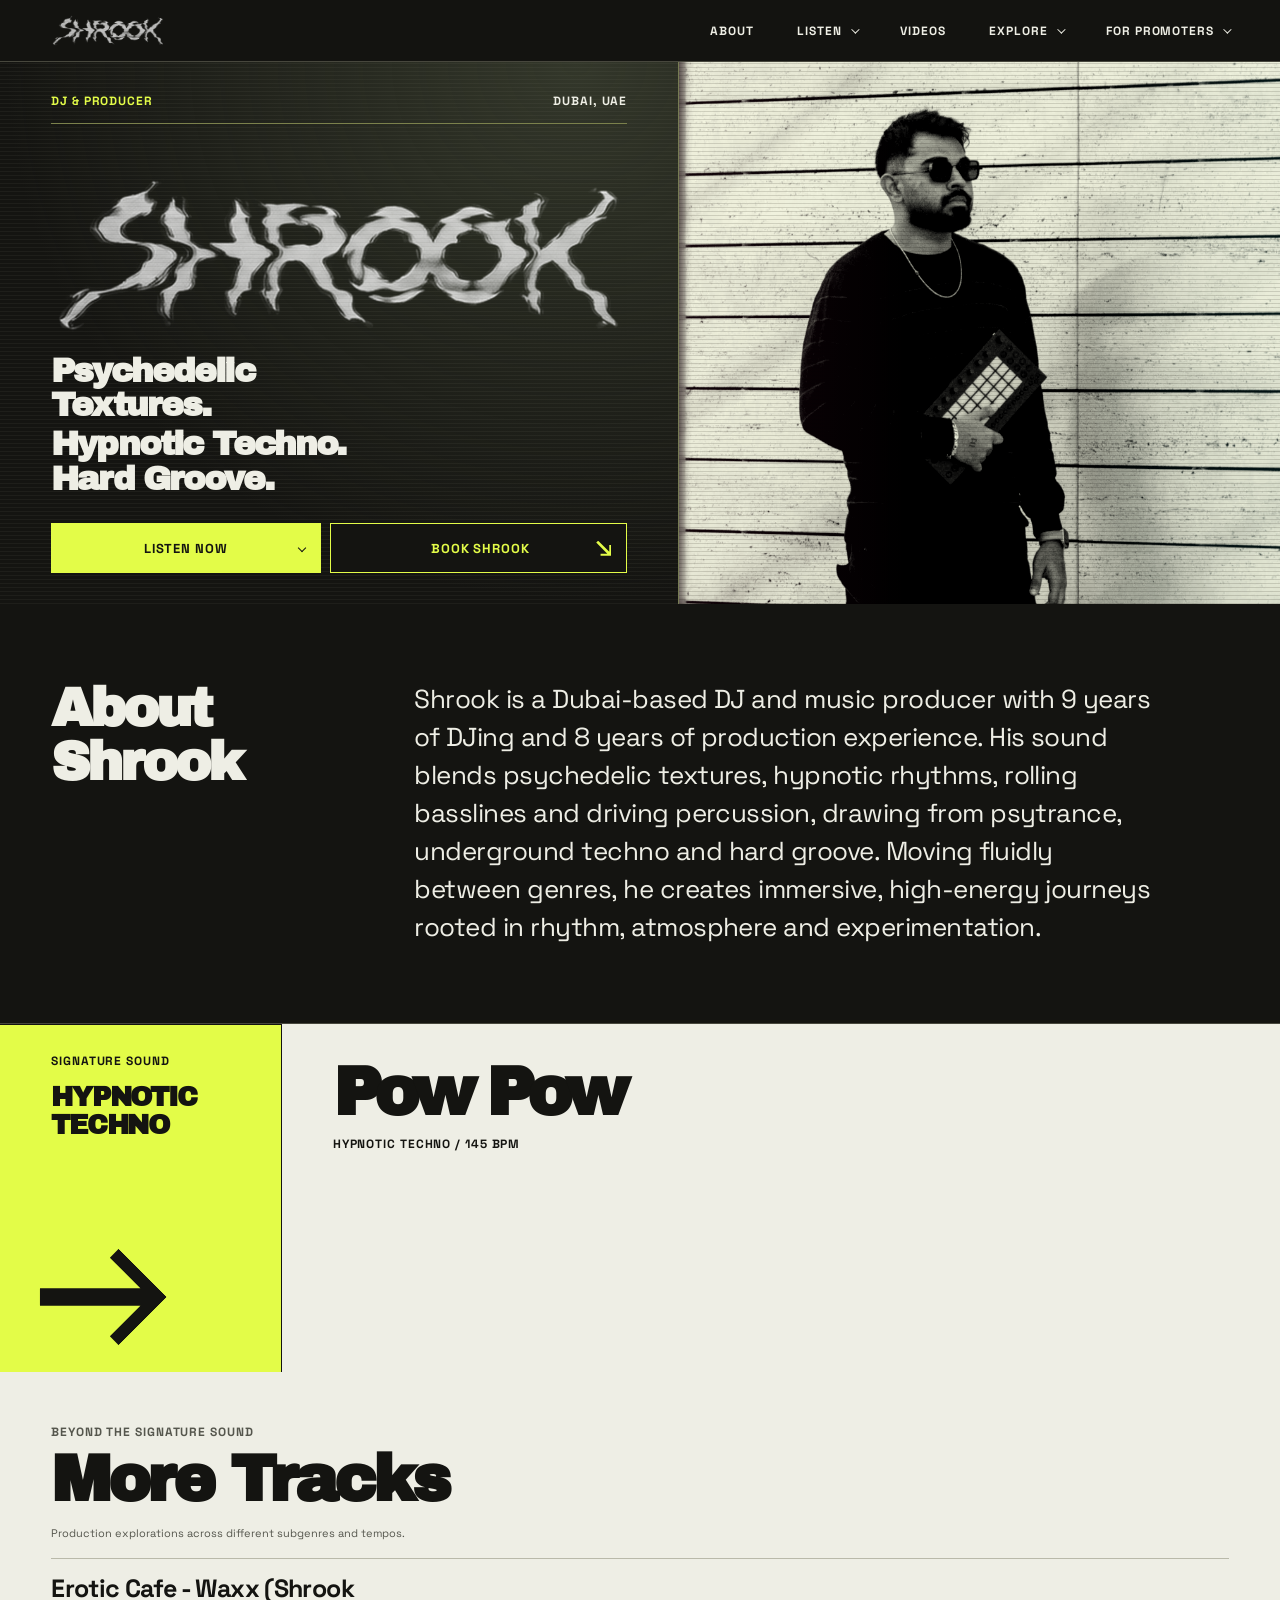
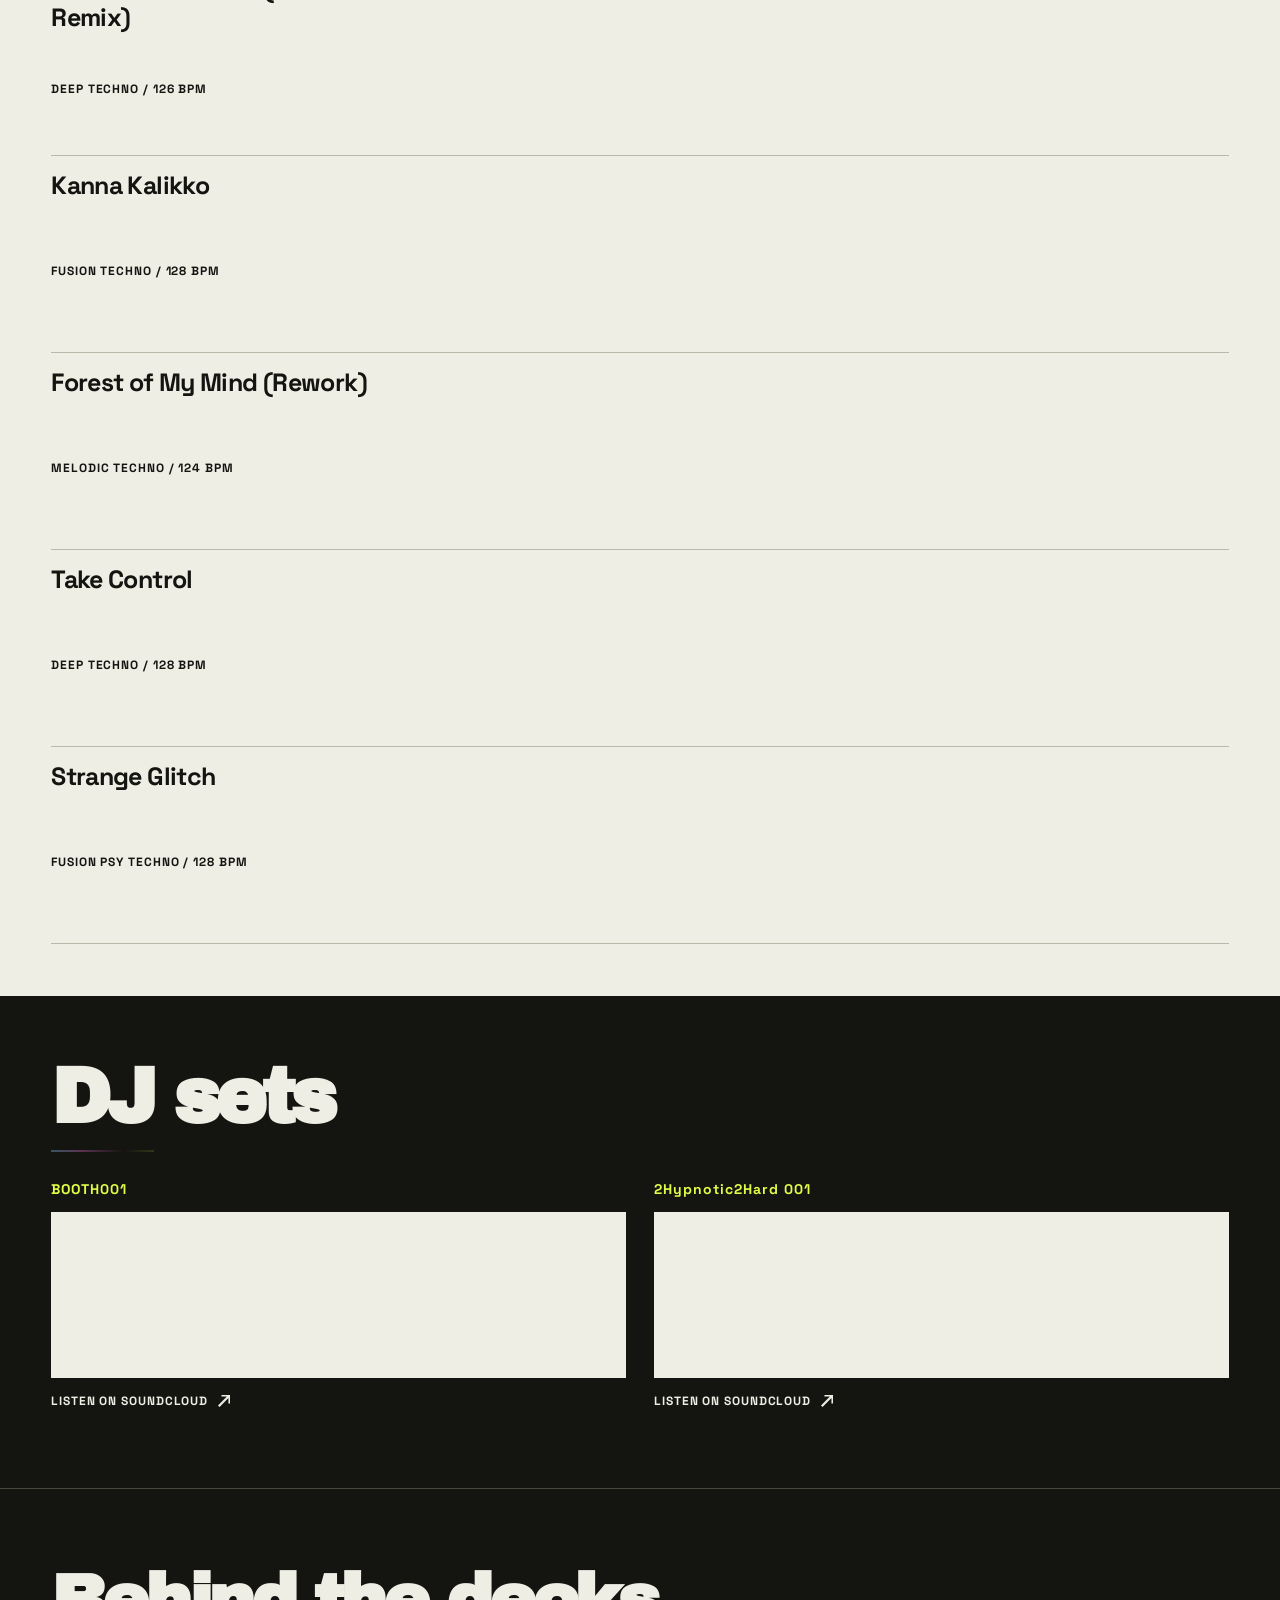
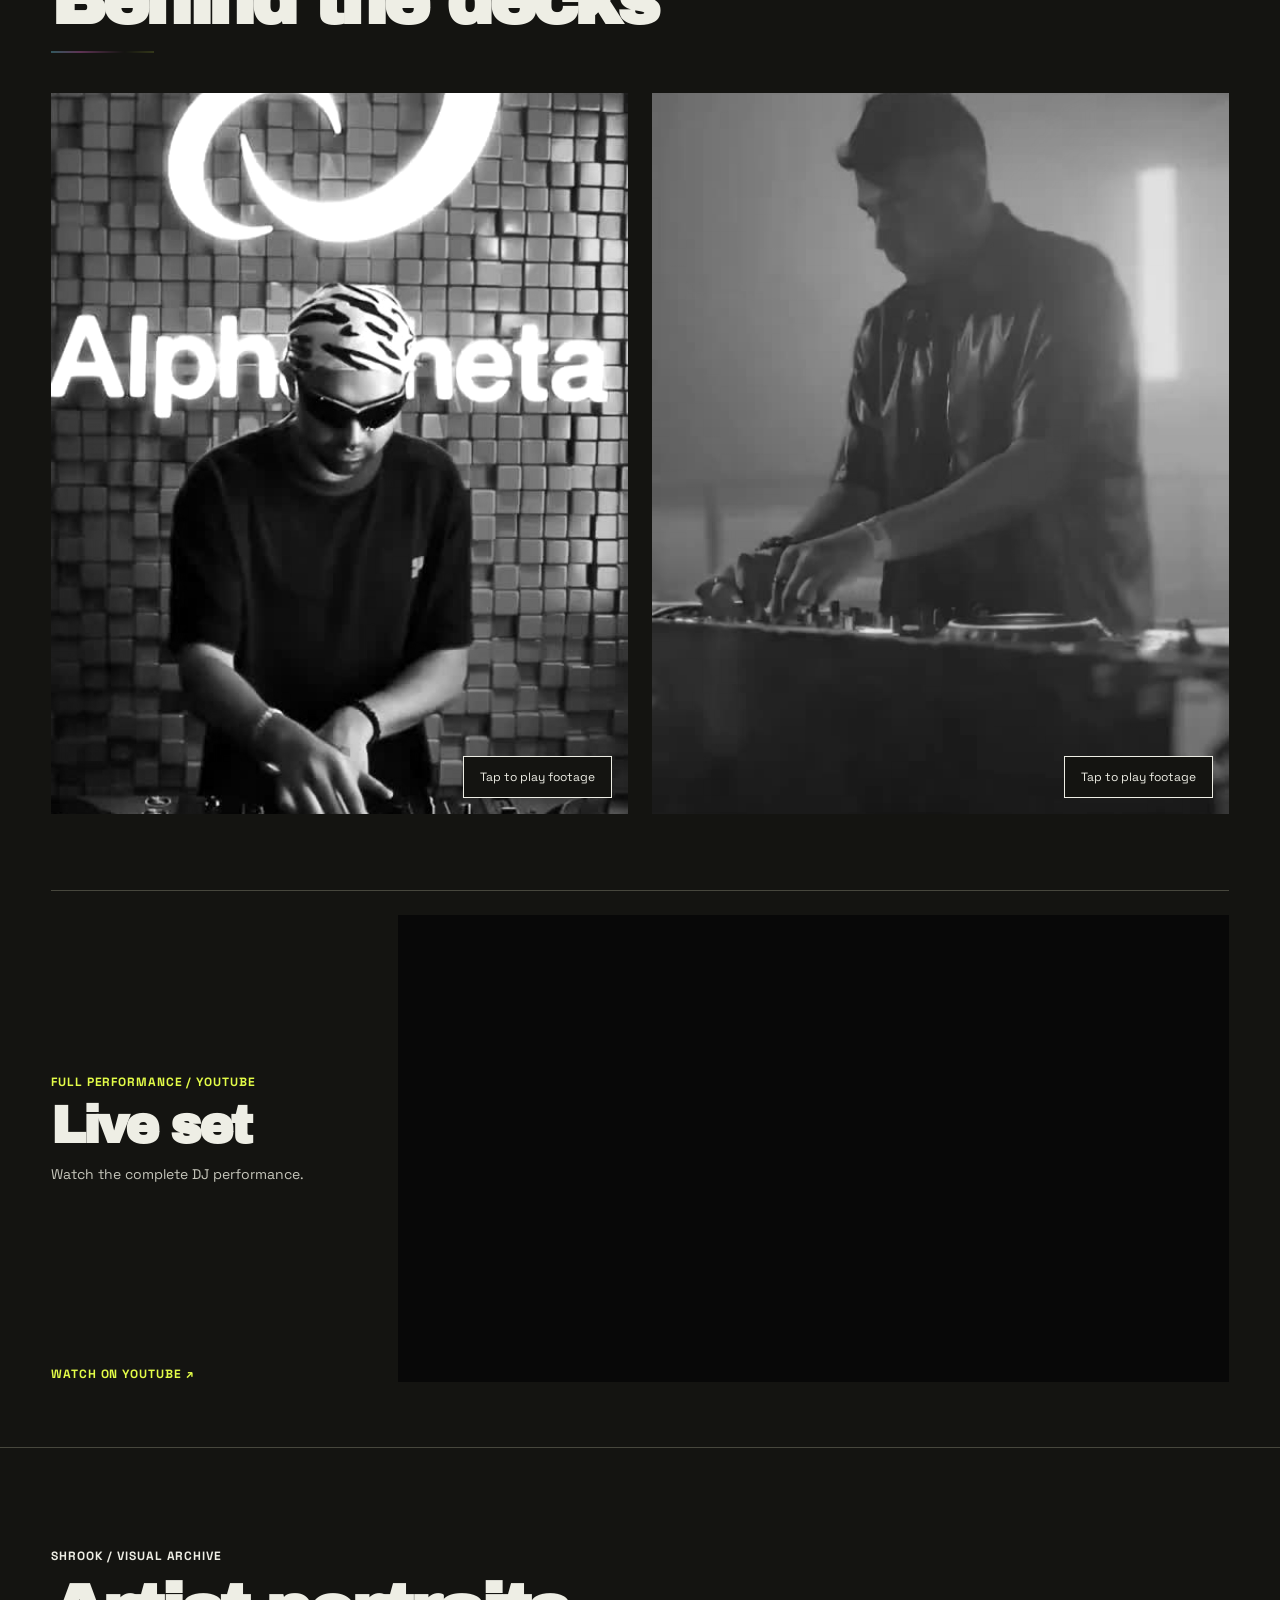
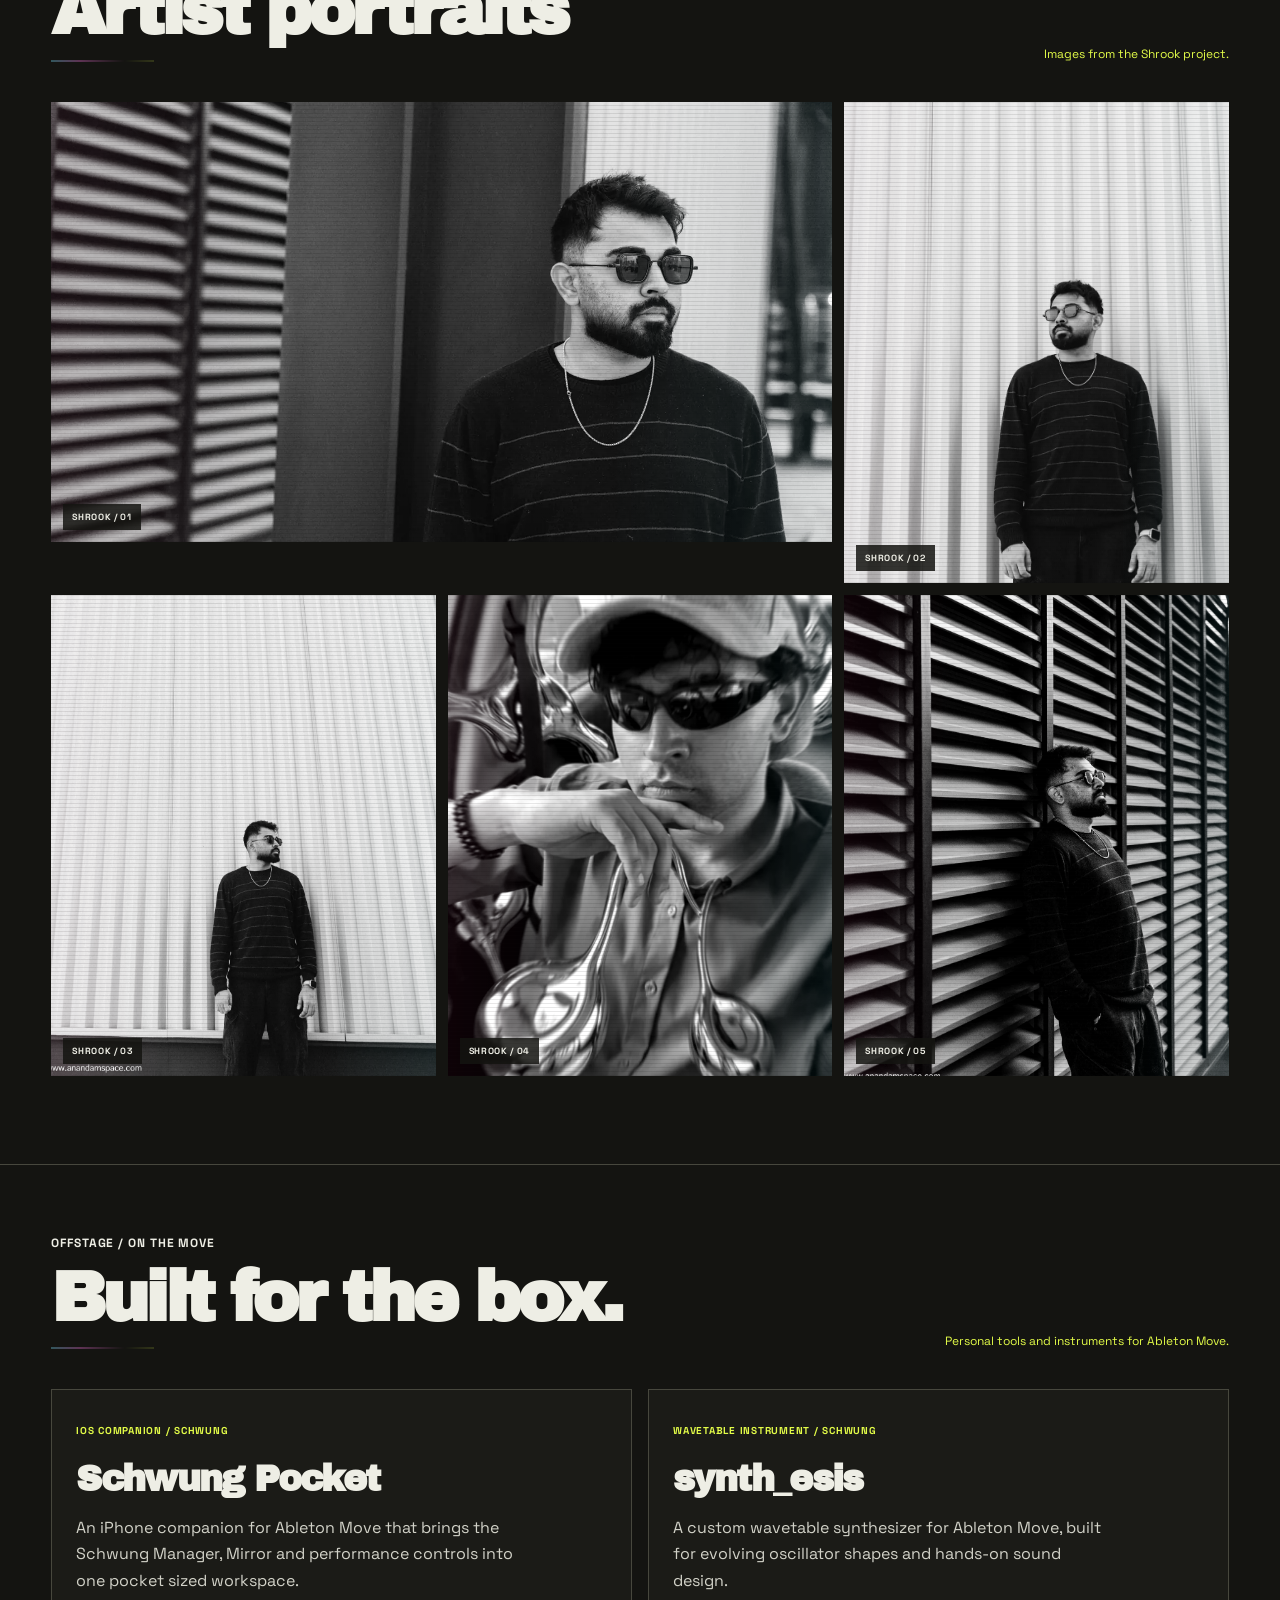
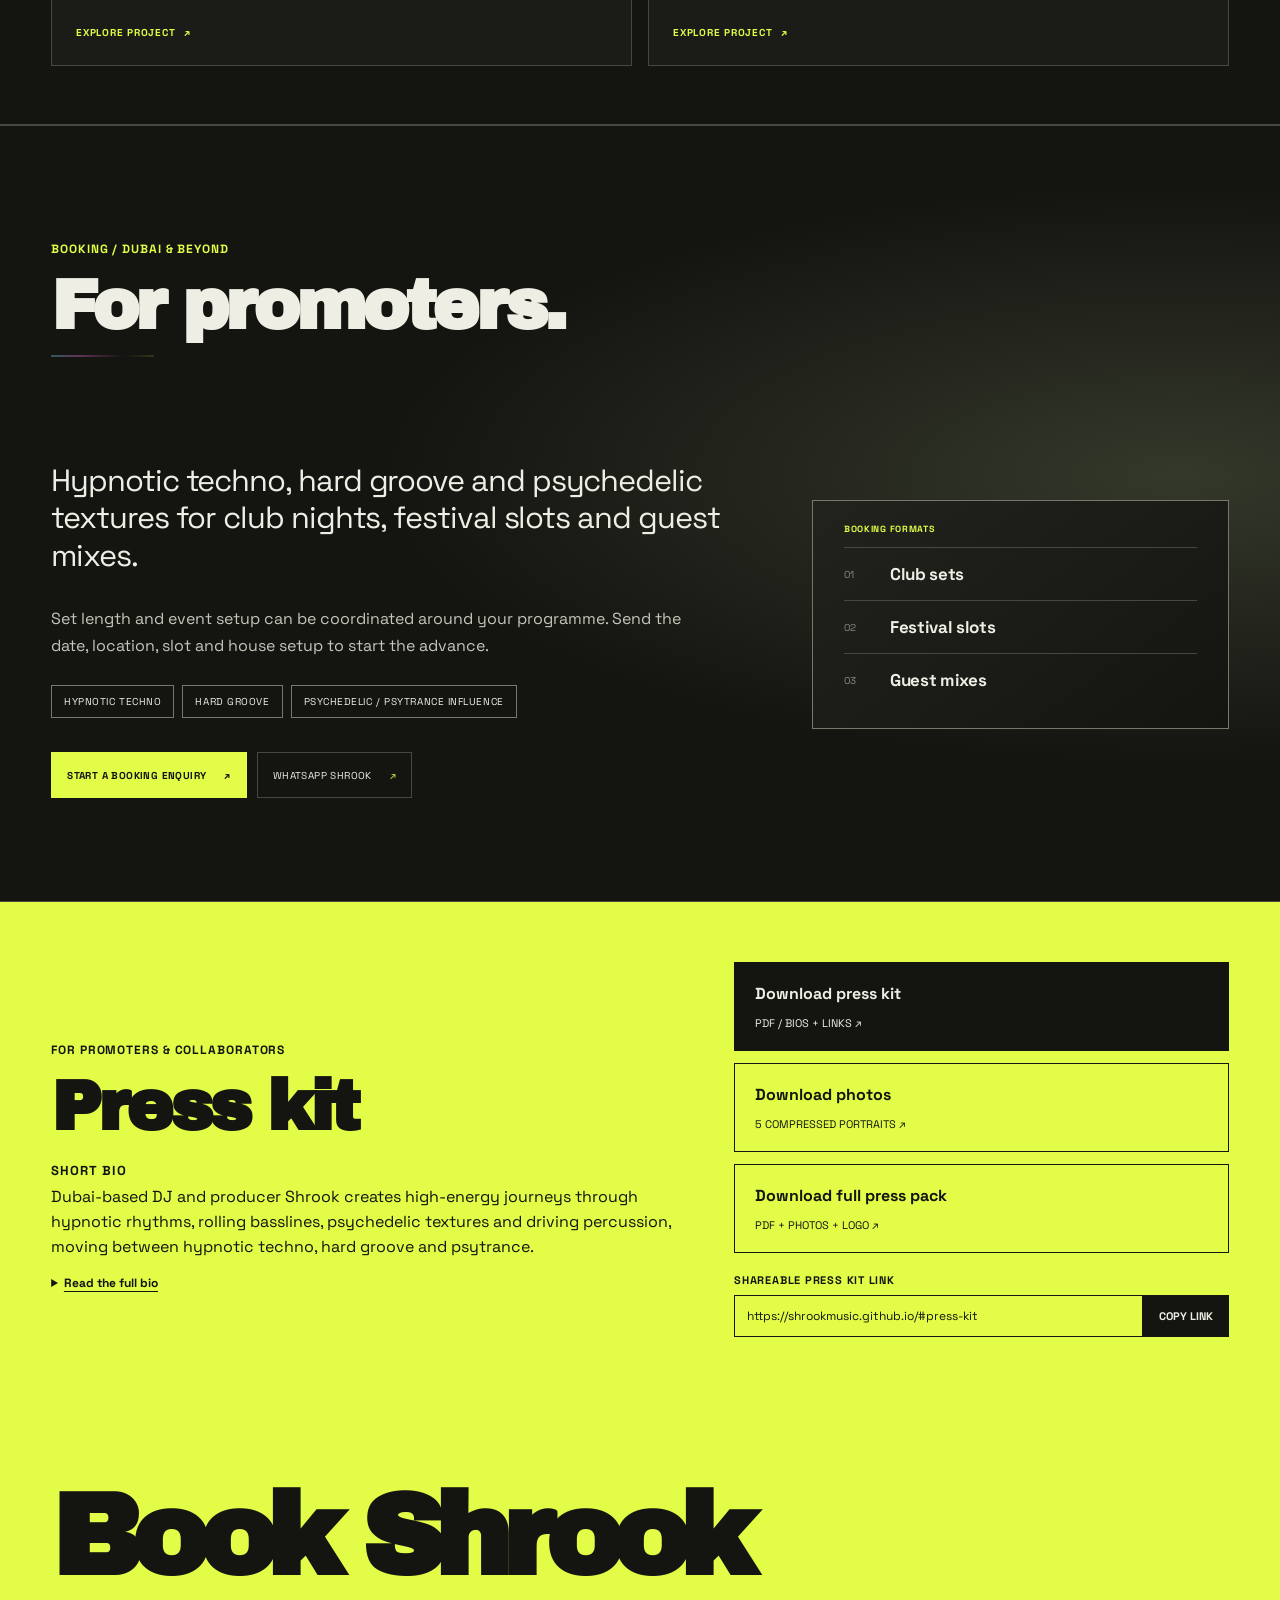
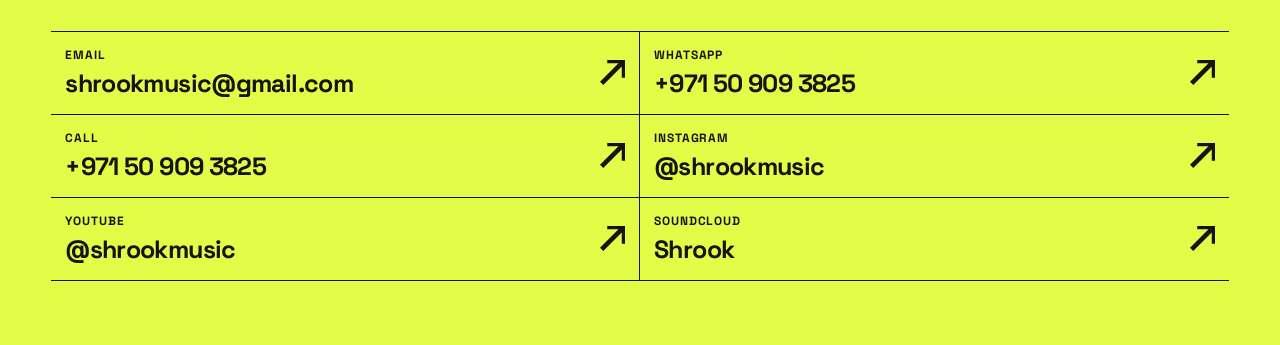
==== index.html @ 209be41d "Make hero tagline breaks explicit" ====
<!doctype html>
<html lang="en">
<head>
  <meta charset="utf-8">
  <meta name="viewport" content="width=device-width, initial-scale=1">
  <meta name="description" content="Shrook is a Dubai-based DJ and music producer creating hypnotic techno and hard groove journeys with psychedelic textures and driving percussion. Listen, watch and book.">
  <meta name="theme-color" content="#141411">
  <meta name="author" content="Shrook">
  <meta name="robots" content="index, follow, max-image-preview:large">
  <link rel="canonical" href="https://shrookmusic.github.io/">
  <link rel="icon" href="assets/favicon.ico" sizes="any">
  <link rel="icon" type="image/png" sizes="16x16" href="assets/shrook-favicon-16.png">
  <link rel="icon" type="image/png" sizes="32x32" href="assets/shrook-favicon-32.png">
  <link rel="apple-touch-icon" href="assets/shrook-apple-touch-icon.png">
  <meta property="og:type" content="website">
  <meta property="og:site_name" content="Shrook">
  <meta property="og:title" content="Shrook — Dubai DJ &amp; Music Producer">
  <meta property="og:description" content="Hypnotic techno, hard groove and psychedelic textures. Listen to tracks and DJ sets, watch performances, and book Shrook.">
  <meta property="og:url" content="https://shrookmusic.github.io/">
  <meta property="og:image" content="https://shrookmusic.github.io/assets/shrook-social-preview.jpg">
  <meta property="og:image:width" content="1200">
  <meta property="og:image:height" content="630">
  <meta property="og:image:alt" content="Shrook — Dubai DJ and producer, with chrome wordmark and monochrome portrait">
  <meta name="twitter:card" content="summary_large_image">
  <meta name="twitter:title" content="Shrook — Dubai DJ &amp; Music Producer">
  <meta name="twitter:description" content="Hypnotic techno, hard groove and psychedelic textures. Listen, watch and book Shrook.">
  <meta name="twitter:image" content="https://shrookmusic.github.io/assets/shrook-social-preview.jpg">
  <title>Shrook — Dubai DJ &amp; Music Producer | Hypnotic Techno</title>
  <script type="application/ld+json">
  {
    "@context": "https://schema.org",
    "@type": "Person",
    "name": "Shrook",
    "jobTitle": "DJ and music producer",
    "url": "https://shrookmusic.github.io/",
    "image": "https://shrookmusic.github.io/assets/shrook-portrait.webp",
    "email": "shrookmusic@gmail.com",
    "telephone": "+971509093825",
    "address": {"@type": "PostalAddress", "addressLocality": "Dubai", "addressCountry": "AE"},
    "sameAs": [
      "https://www.instagram.com/shrookmusic/",
      "https://www.youtube.com/@shrookmusic",
      "https://soundcloud.com/shrookie"
    ],
    "knowsAbout": ["Hypnotic techno", "Hard groove", "Psytrance", "DJing", "Music production"]
  }
  </script>
  <link rel="preconnect" href="https://fonts.googleapis.com">
  <link rel="preconnect" href="https://fonts.gstatic.com" crossorigin>
  <link href="https://fonts.googleapis.com/css2?family=Archivo+Black&family=Space+Grotesk:wght@400;500;600;700&display=swap" rel="stylesheet">
  <link rel="stylesheet" href="style.css?v=hero-tagline-wrap-20261115b">
  <link rel="preload" href="assets/shrook-portrait.webp" as="image">
  <script defer src="waveform.js"></script>
  <script defer src="player.js"></script>
  <script defer src="navigation.js"></script>
  <script defer src="experience.js?v=controls-polish-20261115"></script>
  <script defer src="booking.js"></script>
</head>
<body>
  <a class="skip" href="#main">Skip to content</a>
  <header class="site-header" id="top">
    <div class="shell header-inner">
      <a class="header-logo wordmark" href="#top" aria-label="Shrook home"><img src="assets/shrook-wordmark.webp" alt=""></a>
      <nav aria-label="Main navigation">
        <a href="#about">About</a>
        <details class="listen-menu">
          <summary>Listen</summary>
          <div class="listen-options">
            <a href="#listen">Tracks</a>
            <a href="#mixes">DJ sets</a>
          </div>
        </details>
        <a href="#performance">Videos</a>
        <details class="listen-menu">
          <summary>Explore</summary>
          <div class="listen-options">
            <a class="mobile-video-link" href="#performance">Videos</a>
            <a href="#visuals">Portraits</a>
            <a href="#projects">Built for the box</a>
          </div>
        </details>
        <details class="listen-menu booking-menu">
          <summary>For promoters</summary>
          <div class="listen-options">
            <a href="#promoters">For promoters</a>
            <a href="#press-kit">Press kit</a>
            <a href="#contact">Contact</a>
          </div>
        </details>
      </nav>
    </div>
  </header>
  <main id="main">
    <section class="hero" aria-labelledby="hero-title">
      <div class="hero-copy">
        <p class="label hero-location">DJ &amp; producer <span>Dubai, UAE</span></p>
        <h1 id="hero-title" class="hero-title wordmark"><img src="assets/shrook-wordmark.webp" alt="Shrook"></h1>
        <p class="hero-genre"><span class="hero-genre-phrase" style="display:block;width:100%">Psychedelic<br>Textures.</span><span class="hero-genre-phrase" style="display:block;width:100%">Hypnotic Techno.<br>Hard Groove.</span></p>
        <div class="hero-actions">
          <details class="listen-menu hero-listen-menu">
            <summary class="hero-link">Listen now</summary>
            <div class="listen-options">
              <a href="#listen">Tracks</a>
              <a href="#mixes">DJ sets</a>
            </div>
          </details>
          <a class="hero-link hero-link-secondary" href="#contact">Book Shrook <span class="arrow" aria-hidden="true"></span></a>
        </div>
      </div>
      <div class="hero-portrait">
        <img src="assets/shrook-portrait.webp" alt="Shrook wearing sunglasses and holding a music controller" fetchpriority="high" width="1414" height="2000">
      </div>
    </section>
    <section class="about shell" id="about" aria-labelledby="about-title">
      <div class="about-heading"><h2 id="about-title">About Shrook</h2></div>
      <p>Shrook is a Dubai-based DJ and music producer with 9 years of DJing and 8 years of production experience. His sound blends psychedelic textures, hypnotic rhythms, rolling basslines and driving percussion, drawing from psytrance, underground techno and hard groove. Moving fluidly between genres, he creates immersive, high-energy journeys rooted in rhythm, atmosphere and experimentation.</p>
    </section>
    <section class="listening" id="listen" aria-labelledby="title-pow-pow">
      <div class="listening-banner"><span>Signature sound<br><strong>Hypnotic techno</strong></span><span class="arrow" aria-hidden="true"></span></div>
      <article class="track featured-track" data-track="pow-pow" aria-labelledby="title-pow-pow">
        <div class="track-content">
          <h2 id="title-pow-pow">Pow Pow</h2>
          <p class="track-meta label">Hypnotic techno / 145 BPM</p>
          <div class="track-stream"><iframe title="Pow Pow on SoundCloud" src="https://w.soundcloud.com/player/?url=https%3A//soundcloud.com/shrookie/shrook-pow-pow-v1&amp;color=%23e3fc48&amp;auto_play=false&amp;hide_related=true&amp;show_comments=false&amp;show_user=false&amp;show_reposts=false&amp;visual=false" width="100%" height="166" loading="lazy" allow="autoplay"></iframe></div>
          <div class="player" hidden>
            <button class="play" type="button" aria-label="Play Pow Pow"><span aria-hidden="true"></span></button>
            <div class="timeline">
              <div class="seek">
                <div class="wave" aria-hidden="true"></div>
                <input type="range" min="0" max="322.296" value="0" step="0.1" aria-label="Seek through Pow Pow" aria-valuetext="0:00 of 5:22">
              </div>
              <div class="times label"><span class="elapsed">0:00</span><span class="duration">5:22</span></div>
            </div>
          </div>
          <p class="player-status" role="status" hidden></p>
        </div>
      </article>
    </section>
    <section class="catalog shell" aria-labelledby="catalog-title">
      <div class="catalog-heading"><div><p class="label">Beyond the signature sound</p><h2 id="catalog-title">More Tracks</h2></div><p>Production explorations across different subgenres and tempos.</p></div>
      <article class="track catalog-track" data-track="waxx" aria-labelledby="title-waxx">
        <div class="track-content">
          <h3 id="title-waxx">Erotic Cafe - Waxx (Shrook Remix)</h3>
          <p class="track-meta label">Deep techno / 126 BPM</p>
          <div class="track-stream"><iframe title="Erotic Cafe - Waxx (Shrook Remix) on SoundCloud" src="https://w.soundcloud.com/player/?url=https%3A//api.soundcloud.com/tracks/2434790166%3Fsecret_token%3Ds-AF9lnsOB8kl&amp;color=%23e3fc48&amp;auto_play=false&amp;hide_related=true&amp;show_comments=false&amp;show_user=false&amp;show_reposts=false&amp;visual=false" width="100%" height="166" loading="lazy" allow="autoplay"></iframe></div>
          <div class="player" hidden>
            <button class="play" type="button" aria-label="Play Erotic Cafe - Waxx (Shrook Remix)"><span aria-hidden="true"></span></button>
            <div class="timeline">
              <div class="seek">
                <div class="wave" aria-hidden="true"></div>
                <input type="range" min="0" max="236.225" value="0" step="0.1" aria-label="Seek through Erotic Cafe - Waxx (Shrook Remix)" aria-valuetext="0:00 of 3:56">
              </div>
              <div class="times label"><span class="elapsed">0:00</span><span class="duration">3:56</span></div>
            </div>
          </div>
          <p class="player-status" role="status" hidden></p>
        </div>
      </article>
      <article class="track catalog-track" data-track="kanna-kalikko" aria-labelledby="title-kanna-kalikko">
        <div class="track-content">
          <h3 id="title-kanna-kalikko">Kanna Kalikko</h3>
          <p class="track-meta label">Fusion techno / 128 BPM</p>
          <div class="track-stream"><iframe title="Kanna Kalikko on SoundCloud" src="https://w.soundcloud.com/player/?url=https%3A//api.soundcloud.com/tracks/2434790385%3Fsecret_token%3Ds-CPJvi0xFhHO&amp;color=%23e3fc48&amp;auto_play=false&amp;hide_related=true&amp;show_comments=false&amp;show_user=false&amp;show_reposts=false&amp;visual=false" width="100%" height="166" loading="lazy" allow="autoplay"></iframe></div>
          <div class="player" hidden>
            <button class="play" type="button" aria-label="Play Kanna Kalikko"><span aria-hidden="true"></span></button>
            <div class="timeline">
              <div class="seek">
                <div class="wave" aria-hidden="true"></div>
                <input type="range" min="0" max="259.056" value="0" step="0.1" aria-label="Seek through Kanna Kalikko" aria-valuetext="0:00 of 4:19">
              </div>
              <div class="times label"><span class="elapsed">0:00</span><span class="duration">4:19</span></div>
            </div>
          </div>
          <p class="player-status" role="status" hidden></p>
        </div>
      </article>
      <article class="track catalog-track" data-track="forest-of-my-mind" aria-labelledby="title-forest-of-my-mind">
        <div class="track-content">
          <h3 id="title-forest-of-my-mind">Forest of My Mind (Rework)</h3>
          <p class="track-meta label">Melodic techno / 124 BPM</p>
          <div class="track-stream"><iframe title="Forest of My Mind (Rework) on SoundCloud" src="https://w.soundcloud.com/player/?url=https%3A//api.soundcloud.com/tracks/2434789266%3Fsecret_token%3Ds-YbzOTZRITu2&amp;color=%23e3fc48&amp;auto_play=false&amp;hide_related=true&amp;show_comments=false&amp;show_user=false&amp;show_reposts=false&amp;visual=false" width="100%" height="166" loading="lazy" allow="autoplay"></iframe></div>
          <div class="player" hidden>
            <button class="play" type="button" aria-label="Play Forest of My Mind (Rework)"><span aria-hidden="true"></span></button>
            <div class="timeline">
              <div class="seek">
                <div class="wave" aria-hidden="true"></div>
                <input type="range" min="0" max="201.300" value="0" step="0.1" aria-label="Seek through Forest of My Mind (Rework)" aria-valuetext="0:00 of 3:21">
              </div>
              <div class="times label"><span class="elapsed">0:00</span><span class="duration">3:21</span></div>
            </div>
          </div>
          <p class="player-status" role="status" hidden></p>
        </div>
      </article>
      <article class="track catalog-track" data-track="take-control" aria-labelledby="title-take-control">
        <div class="track-content">
          <h3 id="title-take-control">Take Control</h3>
          <p class="track-meta label">Deep techno / 128 BPM</p>
          <div class="track-stream"><iframe title="Take Control on SoundCloud" src="https://w.soundcloud.com/player/?url=https%3A//api.soundcloud.com/tracks/2434790667%3Fsecret_token%3Ds-qFYYI7vj5gI&amp;color=%23e3fc48&amp;auto_play=false&amp;hide_related=true&amp;show_comments=false&amp;show_user=false&amp;show_reposts=false&amp;visual=false" width="100%" height="166" loading="lazy" allow="autoplay"></iframe></div>
          <div class="player" hidden>
            <button class="play" type="button" aria-label="Play Take Control"><span aria-hidden="true"></span></button>
            <div class="timeline">
              <div class="seek">
                <div class="wave" aria-hidden="true"></div>
                <input type="range" min="0" max="287.256" value="0" step="0.1" aria-label="Seek through Take Control" aria-valuetext="0:00 of 4:47">
              </div>
              <div class="times label"><span class="elapsed">0:00</span><span class="duration">4:47</span></div>
            </div>
          </div>
          <p class="player-status" role="status" hidden></p>
        </div>
      </article>
      <article class="track catalog-track" data-track="strange-glitch" aria-labelledby="title-strange-glitch">
        <div class="track-content">
          <h3 id="title-strange-glitch">Strange Glitch</h3>
          <p class="track-meta label">Fusion psy techno / 128 BPM</p>
          <div class="track-stream"><iframe title="Strange Glitch on SoundCloud" src="https://w.soundcloud.com/player/?url=https%3A//soundcloud.com/shrookie/strange-glitch&amp;color=%23e3fc48&amp;auto_play=false&amp;hide_related=true&amp;show_comments=false&amp;show_user=false&amp;show_reposts=false&amp;visual=false" width="100%" height="166" loading="lazy" allow="autoplay"></iframe></div>
          <div class="player" hidden>
            <button class="play" type="button" aria-label="Play Strange Glitch"><span aria-hidden="true"></span></button>
            <div class="timeline">
              <div class="seek">
                <div class="wave" aria-hidden="true"></div>
                <input type="range" min="0" max="420.049" value="0" step="0.1" aria-label="Seek through Strange Glitch" aria-valuetext="0:00 of 7:00">
              </div>
              <div class="times label"><span class="elapsed">0:00</span><span class="duration">7:00</span></div>
            </div>
          </div>
          <p class="player-status" role="status" hidden></p>
        </div>
      </article>
    </section>
    <section class="mixes shell" id="mixes" aria-labelledby="mixes-title">
      <h2 id="mixes-title">DJ sets</h2>
      <div class="mix-grid">
      <article class="mix">
        <h3>BOOTH001</h3>
        <iframe title="BOOTH001 on SoundCloud" src="https://w.soundcloud.com/player/?url=https%3A%2F%2Fsoundcloud.com%2Fshrookie%2Fbooth001&amp;color=%23e3fc48&amp;auto_play=false&amp;hide_related=true&amp;show_comments=false&amp;show_user=true&amp;show_reposts=false&amp;visual=false" width="100%" height="166" loading="lazy" allow="autoplay"></iframe>
        <a class="label mix-link" href="https://soundcloud.com/shrookie/booth001" target="_blank" rel="noopener noreferrer">Listen on SoundCloud <span class="arrow arrow-up" aria-hidden="true"></span></a>
      </article>
      <article class="mix">
        <h3>2Hypnotic2Hard 001</h3>
        <iframe title="2Hypnotic2Hard 001 on SoundCloud" src="https://w.soundcloud.com/player/?url=https%3A%2F%2Fsoundcloud.com%2Fshrookie%2F2hard1heart-001&amp;color=%23e3fc48&amp;auto_play=false&amp;hide_related=true&amp;show_comments=false&amp;show_user=true&amp;show_reposts=false&amp;visual=false" width="100%" height="166" loading="lazy" allow="autoplay"></iframe>
        <a class="label mix-link" href="https://soundcloud.com/shrookie/2hard1heart-001" target="_blank" rel="noopener noreferrer">Listen on SoundCloud <span class="arrow arrow-up" aria-hidden="true"></span></a>
      </article>
      </div>
    </section>
    <section class="performance shell" id="performance" aria-labelledby="performance-title">
      <div class="section-heading"><h2 id="performance-title">Behind the decks</h2></div>
      <div class="performance-grid">
        <figure><div class="video-frame"><video muted loop playsinline preload="none" poster="assets/performance-1.jpg" aria-label="Shrook performing at the decks, clip one"><source src="assets/performance-1.mp4" type="video/mp4"></video><button class="video-toggle" type="button">Play footage</button></div></figure>
        <figure><div class="video-frame"><video muted loop playsinline preload="none" poster="assets/performance-2.jpg" aria-label="Shrook DJing under club lighting, clip two"><source src="assets/performance-2.mp4" type="video/mp4"></video><button class="video-toggle" type="button">Play footage</button></div></figure>
      </div>
      <div class="featured-set" aria-labelledby="live-set-title">
        <div class="featured-set-heading"><p class="label">Full performance / YouTube</p><h3 id="live-set-title">Live set</h3><p>Watch the complete DJ performance.</p></div>
        <div class="youtube-frame"><iframe title="Shrook — full DJ performance set" src="https://www.youtube-nocookie.com/embed/69jUDDTimg0" loading="lazy" allow="accelerometer; autoplay; clipboard-write; encrypted-media; gyroscope; picture-in-picture; web-share" referrerpolicy="strict-origin-when-cross-origin" allowfullscreen></iframe></div>
        <a class="label live-set-link" href="https://youtu.be/69jUDDTimg0" target="_blank" rel="noopener noreferrer">Watch on YouTube <span aria-hidden="true">↗</span></a>
      </div>
    </section>
    <section class="visual-archive shell" id="visuals" aria-labelledby="visuals-title">
      <div class="section-heading"><div><p class="label">Shrook / visual archive</p><h2 id="visuals-title">Artist portraits</h2></div><p>Images from the Shrook project.</p></div>
      <div class="visual-gallery">
        <figure class="visual-card"><img src="assets/shrook-visual-01.webp" alt="Shrook in sunglasses, portrait in Dubai" width="1400" height="933" loading="lazy" decoding="async"><figcaption class="label">Shrook / 01</figcaption></figure>
        <figure class="visual-card"><img src="assets/shrook-visual-02.webp" alt="Full-length portrait of Shrook in a black sweater" width="933" height="1400" loading="lazy" decoding="async"><figcaption class="label">Shrook / 02</figcaption></figure>
        <figure class="visual-card"><img src="assets/shrook-visual-03.webp" alt="Shrook standing against a pale architectural wall" width="1153" height="1400" loading="lazy" decoding="async"><figcaption class="label">Shrook / 03</figcaption></figure>
        <figure class="visual-card"><img src="assets/shrook-visual-04.webp" alt="Shrook in a blue shirt and chrome accessories" width="783" height="1400" loading="lazy" decoding="async"><figcaption class="label">Shrook / 04</figcaption></figure>
        <figure class="visual-card"><img src="assets/shrook-visual-05.webp" alt="Black and white side portrait of Shrook" width="1081" height="1400" loading="lazy" decoding="async"><figcaption class="label">Shrook / 05</figcaption></figure>
      </div>
    </section>
    <section class="side-projects shell" id="projects" aria-labelledby="projects-title">
      <div class="section-heading"><div><p class="label">Offstage / on the Move</p><h2 id="projects-title">Built for the box.</h2></div><p>Personal tools and instruments for Ableton Move.</p></div>
      <div class="project-grid">
        <article class="project-card"><p class="label">iOS companion / Schwung</p><h3>Schwung Pocket</h3><p>An iPhone companion for Ableton Move that brings the Schwung Manager, Mirror and performance controls into one pocket sized workspace.</p><a class="label" href="https://github.com/chutneyrebel/schwung-pocket" target="_blank" rel="noopener noreferrer">Explore project <span aria-hidden="true">↗</span></a></article>
        <article class="project-card"><p class="label">Wavetable instrument / Schwung</p><h3>synth_esis</h3><p>A custom wavetable synthesizer for Ableton Move, built for evolving oscillator shapes and hands-on sound design.</p><a class="label" href="https://github.com/chutneyrebel/synth_esis" target="_blank" rel="noopener noreferrer">Explore project <span aria-hidden="true">↗</span></a></article>
      </div>
    </section>
    <section class="promoter-section shell" id="promoters" aria-labelledby="promoter-title">
      <div class="section-heading"><div><p class="label">Booking / Dubai &amp; beyond</p><h2 id="promoter-title">For promoters.</h2></div></div>
      <div class="promoter-grid">
        <div class="promoter-copy"><p class="promoter-intro">Hypnotic techno, hard groove and psychedelic textures for club nights, festival slots and guest mixes.</p><p>Set length and event setup can be coordinated around your programme. Send the date, location, slot and house setup to start the advance.</p>
          <div class="sound-tags"><span>Hypnotic techno</span><span>Hard groove</span><span>Psychedelic / psytrance influence</span></div>
          <div class="promoter-actions"><button class="promoter-primary" type="button" data-open-booking>Start a booking enquiry <span>↗</span></button><a href="https://wa.me/971509093825?text=Hi%20Shrook%2C%20I%E2%80%99d%20like%20to%20enquire%20about%20booking%20you." target="_blank" rel="noopener noreferrer">WhatsApp Shrook <span>↗</span></a></div>
        </div>
        <aside class="booking-formats" aria-label="Available booking formats"><p class="label">Booking formats</p><div><span>01</span><strong>Club sets</strong></div><div><span>02</span><strong>Festival slots</strong></div><div><span>03</span><strong>Guest mixes</strong></div></aside>
      </div>
    </section>
    <section class="press-kit shell" id="press-kit" aria-labelledby="press-title">
      <div class="press-intro">
        <p class="label">For promoters &amp; collaborators</p>
        <h2 id="press-title">Press kit</h2>
        <div class="press-bio">
          <h3>Short bio</h3>
          <p>Dubai-based DJ and producer Shrook creates high-energy journeys through hypnotic rhythms, rolling basslines, psychedelic textures and driving percussion, moving between hypnotic techno, hard groove and psytrance.</p>
          <details class="long-bio">
            <summary>Read the full bio</summary>
            <p>Shrook is a Dubai-based DJ and music producer with 9 years of DJing and 8 years of production experience. His sound blends psychedelic textures, hypnotic rhythms, rolling basslines and driving percussion, drawing from psytrance, underground techno and hard groove. Moving fluidly between genres, he creates immersive, high-energy journeys rooted in rhythm, atmosphere and experimentation.</p>
          </details>
        </div>
      </div>
      <div class="press-actions">
        <a href="assets/Shrook-Press-Kit.pdf" download>Download press kit <span>PDF / bios + links ↗</span></a>
        <a href="assets/Shrook-Press-Photos.zip" download>Download photos <span>5 compressed portraits ↗</span></a>
        <a href="assets/Shrook-Press-Assets.zip" download>Download full press pack <span>PDF + photos + logo ↗</span></a>
        <div class="press-share">
          <label for="press-share-link">Shareable press kit link</label>
          <div><input id="press-share-link" type="url" value="https://shrookmusic.github.io/#press-kit" readonly><button type="button" data-copy-press-link>Copy link</button></div>
          <p class="press-copy-status" role="status" aria-live="polite"></p>
        </div>
      </div>
    </section>
  </main>
  <footer class="bookings shell" id="contact" aria-labelledby="booking-title">
    <h2 id="booking-title">Book Shrook</h2>
    <div class="booking-links">
      <a href="mailto:shrookmusic@gmail.com"><span class="label">Email</span><span>shrookmusic@gmail.com</span><span class="arrow arrow-up" aria-hidden="true"></span></a>
      <a href="https://wa.me/971509093825"><span class="label">WhatsApp</span><span>+971 50 909 3825</span><span class="arrow arrow-up" aria-hidden="true"></span></a>
      <a href="tel:+971509093825"><span class="label">Call</span><span>+971 50 909 3825</span><span class="arrow arrow-up" aria-hidden="true"></span></a>
      <a href="https://www.instagram.com/shrookmusic/" target="_blank" rel="noopener noreferrer"><span class="label">Instagram</span><span>@shrookmusic</span><span class="arrow arrow-up" aria-hidden="true"></span></a>
      <a href="https://www.youtube.com/@shrookmusic" target="_blank" rel="noopener noreferrer"><span class="label">YouTube</span><span>@shrookmusic</span><span class="arrow arrow-up" aria-hidden="true"></span></a>
      <a href="https://soundcloud.com/shrookie" target="_blank" rel="noopener noreferrer"><span class="label">SoundCloud</span><span>Shrook</span><span class="arrow arrow-up" aria-hidden="true"></span></a>
    </div>
  </footer>
  <dialog class="booking-dialog" id="booking-dialog" aria-labelledby="booking-dialog-title">
    <div class="booking-dialog-inner">
      <button class="dialog-close" type="button" aria-label="Close booking enquiry">×</button>
      <p class="label">Booking / Shrook</p>
      <h2 id="booking-dialog-title">Start an enquiry</h2>
      <p class="dialog-hint">Edit the message below, then copy it or open it in your email app.</p>
      <label for="booking-message">Message template</label>
      <textarea id="booking-message" rows="12" spellcheck="true">Hi Shrook,&#10;&#10;I'd like to enquire about booking you.&#10;&#10;Event name:&#10;Date and time:&#10;City / venue:&#10;Event type (club / festival / guest mix):&#10;Requested set length:&#10;Available house setup:&#10;Budget (optional):&#10;Contact name and number:&#10;Event link / extra details:&#10;&#10;Thanks!</textarea>
      <div class="dialog-actions"><button class="copy-enquiry" type="button">Copy message</button><a class="email-enquiry" href="mailto:shrookmusic@gmail.com?subject=Shrook%20booking%20inquiry">Open email</a></div>
      <p class="copy-status" role="status" aria-live="polite"></p>
    </div>
  </dialog>
  <aside class="sticky-player" aria-label="Persistent music player" hidden>
    <a class="sticky-title" href="#listen"><span class="sticky-titleline"><strong><span class="sticky-track-name" data-text="Pow Pow">Pow Pow</span></strong><span class="sticky-bpm label">145 BPM</span></span><span class="sticky-subline"><span class="sticky-subtitle">Hypnotic techno</span></span></a>
    <div class="sticky-controls" aria-label="Playback controls">
      <button class="sticky-prev" type="button" aria-label="Previous track">⏮</button>
      <button class="sticky-play" type="button" aria-label="Play current DJ set" data-playing="false"><svg class="play-icon" viewBox="0 0 24 24" aria-hidden="true"><path d="M8 5v14l11-7z"/></svg><svg class="pause-icon" viewBox="0 0 24 24" aria-hidden="true"><path d="M7 5h4v14H7zM15 5h4v14h-4z"/></svg></button>
      <button class="sticky-next" type="button" aria-label="Next track">⏭</button>
      <span class="playing-signal" aria-hidden="true"><i></i><i></i><i></i><i></i><i></i></span>
    </div>
    <div class="sticky-native-audio" hidden></div>
    <div class="sticky-progress"><input type="range" min="0" max="1" value="0" step="0.1" aria-label="Seek in current DJ set"><span class="sticky-time">0:00 / 0:00</span></div>
    <button class="sticky-close" type="button" aria-label="Close player">×</button>
  </aside>
</body>
</html>
---- style.css ----
:root {
  color-scheme: dark;
  --ink: #141411;
  --paper: #eeeee5;
  --acid: #e3fc48;
  --line: #47473d;
  --gutter: clamp(18px, 4vw, 67px);
  --secondary: "Space Grotesk", system-ui, sans-serif;
  --primary: "Archivo Black", system-ui, sans-serif;
}
*, *::before, *::after { box-sizing: border-box; }
html { scroll-behavior: smooth; }
body { margin: 0; background: var(--ink); color: var(--paper); font-family: var(--secondary); }
a { color: inherit; text-decoration: none; }
button { font: inherit; }
[hidden] { display: none !important; }
:focus-visible { outline: 2px solid currentColor; outline-offset: 5px; }
.shell { padding-inline: var(--gutter); }
.label, nav, .listening-banner, .hero-link, footer a { font-family: var(--secondary); font-size: 12px; font-weight: 700; text-transform: uppercase; letter-spacing: .075em; }
.skip { position: fixed; z-index: 5; inset: 12px auto auto 12px; transform: translateY(-160%); padding: 10px; background: var(--acid); color: var(--ink); }
.skip:focus { transform: none; }
.site-header a[id],main section[id],footer[id] { scroll-margin-top:76px; }
.site-header { position:sticky; top:0; z-index:100; border-bottom:1px solid var(--line); background:#141411ed; backdrop-filter:blur(14px); }
.header-inner { min-height: 61px; display: flex; align-items: center; justify-content: space-between; gap: 12px; }
.wordmark { position: relative; display: block; aspect-ratio: 3.61; overflow: hidden; }
.wordmark img { position:absolute; inset:0; width:100%; height:100%; object-fit:contain; filter:contrast(1.13) brightness(1.08); }
.header-logo { width: 114px; }
nav { display: flex; gap: clamp(16px, 3.4vw, 47px); }
nav a { padding-block: 10px; }
nav a:hover, footer a:hover { color: var(--acid); }

.hero { display: grid; position: relative; grid-template-columns: 53% 47%; min-height: clamp(440px, 37vw, 570px); }
.hero-copy {
  position: relative;
  isolation: isolate;
  min-width: 0;
  padding: 31px var(--gutter);
  display: flex;
  flex-direction: column;
  justify-content: center;
  align-items: flex-start;
  background: radial-gradient(ellipse at 85% 0%, #33372a, transparent 70%), #141411;
}
.hero-copy::before {
  content: "";
  position: absolute;
  inset: 0;
  z-index: -1;
  background: repeating-linear-gradient(0deg, #87877616 0 1px, transparent 1px 4px);
  pointer-events: none;
}
.hero-location { margin: 0; color: var(--acid); display: flex; justify-content: space-between; gap: 10px; width: 100%; padding-bottom: 14px; border-bottom: 1px solid #7b814c; }
.hero-location span { color: var(--paper); }
.hero-title { width: min(110%, 760px); margin: clamp(28px, 4vw, 68px) 0 0 -1%; }
.hero-genre { margin: 19px 0 0; font-family: var(--primary); font-size: clamp(21px, 2.65vw, 42px); line-height: 1.02; font-weight: 900; letter-spacing: -.055em; }
.hero-link {
  display: inline-flex;
  align-items: center;
  justify-content: space-between;
  min-width: 178px;
  gap: 24px;
  padding: 8px 11px 8px 15px;
  background: var(--acid);
  color: var(--ink);
  border: 1px solid var(--acid);
}
.arrow {
  display: inline-block;
  width: 1em;
  height: 1em;
  color: inherit;
  background: currentColor;
  clip-path: polygon(13% 0, 87% 74%, 87% 29%, 100% 29%, 100% 100%, 29% 100%, 29% 87%, 74% 87%, 0 13%);
}
.arrow-up { transform: rotate(-90deg); }
.hero-link .arrow { font-size: 15px; }
.hero-actions { display: flex; flex-wrap: wrap; gap: 9px; margin-top: 27px; }
.hero-link-secondary { background: var(--ink); color: var(--acid); }
.hero-link:hover { background: var(--ink); color: var(--acid); }
.hero-link-secondary:hover { background: var(--acid); color: var(--ink); }
.hero-portrait { position: relative; overflow: hidden; min-height: 100%; border-left: 1px solid #777c53; background: #47483d; }
.hero-portrait img { position: absolute; right: 0; width: 166%; height: 100%; object-fit: cover; object-position: right 42%; filter: grayscale(1) contrast(1.23); }
.hero-portrait::after {
  content: "";
  position: absolute;
  inset: 0;
  pointer-events: none;
  background: repeating-linear-gradient(0deg, #12150925 0 1px, transparent 1px 4px), #e0ec5222;
  mix-blend-mode: multiply;
}

.listening { display: grid; grid-template-columns: minmax(150px, 22%) minmax(0, 1fr); background: var(--paper); color: var(--ink); }
.listening-banner { display: flex; flex-direction: column; justify-content: space-between; align-items: flex-start; padding: 27px var(--gutter); border-top: 1px solid var(--ink); border-right: 1px solid var(--ink); background: var(--acid); }
.listening-banner > span:last-child { font-size: clamp(53px, 7.5vw, 113px); transform:rotate(-45deg); }
.listening-banner > span:first-child { line-height:1.55; }
.listening-banner strong { display:block; margin-top:12px; font:900 clamp(18px,2.1vw,29px)/1.05 var(--primary); letter-spacing:-.045em; }
.featured-track { padding: clamp(20px, 3.1vw, 46px) var(--gutter); }
.catalog { padding-block: clamp(25px, 4vw, 55px); background: var(--paper); color: var(--ink); }
.catalog-heading { display:block; margin-bottom:18px; }
.catalog-heading .label { margin:0 0 8px; color:#55564d; }
.catalog-heading h2 { margin:0 0 14px; font:900 clamp(34px,5vw,64px)/1 var(--primary); letter-spacing:-.055em; }
.catalog-heading > p { margin:0 0 16px; line-height:1.35; color:#55564d; font-family:var(--secondary); font-size:clamp(8px,2.6vw,11px); letter-spacing:0; white-space:nowrap; }
.catalog-track { border-top: 1px solid #b9b9aa; padding-block: 15px; }
.catalog-track:last-child { border-bottom: 1px solid #b9b9aa; }
.catalog-track .track-content { display: grid; grid-template-columns: minmax(0, 1fr) minmax(160px, 2fr); column-gap: 22px; }
.catalog-track h3 { grid-column: 1; margin: 0; font-size: clamp(17px, 2vw, 25px); line-height: 1.15; letter-spacing: -.025em; }
.catalog-track .track-meta { grid-column: 1; margin: 5px 0 0; }
.catalog-track .player, .catalog-track audio, .catalog-track .track-stream { grid-area: 1 / 2 / span 2; width: 100%; max-width: none; }
.track-stream { min-width: 0; }
.track-stream iframe { display: block; width: 100%; border: 0; }
.catalog-track .player-status { grid-column: 2; }
.track-content { min-width: 0; }
.track-content h2 { font-family: var(--primary); font-size: clamp(35px, 5.3vw, 84px); font-weight: 950; letter-spacing: -.09em; line-height: .85; margin: 0; }
.track-meta { margin: 14px 0 15px; }
audio { display: block; max-width: 100%; }
.player { display: flex; gap: 13px; align-items: flex-start; max-width: 610px; }
.play { display: grid; place-items: center; flex: 0 0 44px; height: 44px; border: 1px solid var(--ink); background: var(--ink); color: var(--acid); cursor: pointer; }
.play:focus-visible { outline-color: var(--ink); }
.play:hover { background: var(--acid); color: var(--ink); }
.play span { width: 0; height: 0; border-block: 6px solid transparent; border-left: 9px solid currentColor; transform: translateX(1px); }
.play[data-playing="true"] span { width: 10px; height: 12px; border: solid currentColor; border-width: 0 3px; transform: none; }
.timeline { flex: 1; min-width: 0; }
.seek { position: relative; height: 44px; }
.wave { position: absolute; inset: 0; display: flex; align-items: center; gap: 2px; }
.wave i { flex: 1 1 0; min-width: 0; height: var(--level); background: #888a77; }
.wave i.played { background: var(--ink); }
.seek input { position: absolute; inset: 0; width: 100%; height: 100%; margin: 0; opacity: 0; cursor: pointer; }
.seek:focus-within { outline: 2px solid currentColor; outline-offset: 4px; }
.times { display: flex; justify-content: space-between; margin-top: 5px; font-size: 10px; }
.player-status { font-size: 13px; margin: 12px 0 0; }

.about { padding-block: clamp(40px, 6vw, 80px); display: grid; grid-template-columns: 1fr minmax(0, 2.4fr); gap: 24px; align-items:start; border-bottom:1px solid var(--line); }
.about-heading { display:flex; flex-direction:column; align-items:flex-start; }
.about-heading h2 { margin:0; font:900 clamp(30px,4.5vw,54px)/1 var(--primary); letter-spacing:-.055em; }
.about p { max-width: 750px; font-size: clamp(17px, 2.25vw, 26px); letter-spacing: -.02em; line-height: 1.46; margin: 0; }
.about-since { color:var(--paper); }
.bookings { padding-block: clamp(27px, 5vw, 68px); background: var(--acid); color: var(--ink); }
.bookings h2 { font: 900 clamp(44px, 9vw, 130px)/.96 var(--primary); letter-spacing: -.085em; margin: 0 0 clamp(21px, 3vw, 39px); }
.booking-links { display: grid; grid-template-columns: repeat(2, minmax(0, 1fr)); border-top: 1px solid currentColor; }
.booking-links a { display: grid; grid-template-columns: minmax(0, 1fr) auto; align-items: center; gap: 4px 12px; padding: 15px 14px; border-bottom: 1px solid currentColor; font-family: var(--secondary); font-size: clamp(15px, 2.1vw, 25px); letter-spacing: -.025em; text-transform: none; }
.booking-links a:nth-child(odd) { border-right: 1px solid currentColor; }
.booking-links a:hover, .booking-links a:focus-visible { color: var(--acid); background: var(--ink); }
.booking-links .label { grid-column: 1; }
.booking-links a span:nth-child(2) { overflow-wrap: anywhere; }
.booking-links .arrow { grid-area: 1 / 2 / span 2; }
@media (max-width: 730px) {
  .header-inner { min-height: 54px; }
  .header-logo { width: 89px; }
  nav { gap: clamp(12px, 3.4vw, 25px); }
  .hero { grid-template-columns: minmax(0, 1fr) minmax(0, .63fr); min-height: 345px; }
  .hero-copy { padding-block: 19px; padding-right: 11px; }
  .hero-location { font-size: 9px; flex-wrap: wrap; gap: 3px 7px; padding-bottom: 9px; }
  .hero-title { width: min(109%, 440px); margin-top: 26px; }
  .hero-genre { margin-top: 17px; font-size: clamp(20px, 4vw, 28px); }
  .hero-actions { margin-top: 21px; }
  .hero-link { min-width: 0; gap: 7px; padding-left: 9px; font-size: 11px; }
  .hero-link .arrow { font-size: 12px; }
  .hero-portrait img { width: 175%; object-position: 83% 43%; }
  .listening { grid-template-columns: 1fr; }
  .listening-banner { flex-direction: row; align-items: center; padding-block: 9px; border-right: 0; }
  .listening-banner > span:last-child { font-size: 15px; transform:rotate(45deg); }
  .catalog-track .track-content { display: block; }
  .catalog-track .track-meta { margin: 5px 0 8px; }
  .booking-links { grid-template-columns: 1fr; }
  .booking-links a:nth-child(odd) { border-right: 0; }
  .track-content h2 { font-size: clamp(31px, 6.6vw, 49px); }
  .track-meta { margin: 9px 0 12px; }
  .wave i:nth-child(even) { display: none; }
  .about { display: block; }
  .about .label { margin: 0 0 13px; }
}
@media (prefers-reduced-motion: reduce) { html { scroll-behavior: auto; } }
@media (forced-colors: active) { .wave i { background: GrayText; forced-color-adjust: none; } .wave i.played { background: Highlight; } }

.mixes { padding-block: clamp(30px, 5vw, 65px); border-bottom: 1px solid var(--line); }
.mixes > h2 { margin: 0 0 28px; font: 900 clamp(37px, 6vw, 80px)/1 var(--primary); letter-spacing: -.065em; }
.mix-grid { display: grid; grid-template-columns: repeat(2, minmax(0, 1fr)); gap: 28px; }
.mix { min-width: 0; }
.mix h3 { color: var(--acid); font: 700 14px var(--secondary); letter-spacing: .07em; margin: 0 0 14px; }
.mix iframe { display: block; border: 0; background: var(--paper); }
.mix-link { display: inline-flex; align-items: center; gap: 10px; padding-block: 15px; }
.mix-link:hover { color: var(--acid); }
@media (max-width: 730px) {
  .mix-grid { grid-template-columns: 1fr; }
  .header-logo { flex-shrink: 0; width: 75px; }
  nav { font-size: 10px; gap: 10px; }
}

nav { align-items: center; }
.listen-menu { position: relative; z-index: 10; }
.listen-menu summary { display: flex; align-items: center; gap: 9px; padding-block: 10px; cursor: pointer; list-style: none; }
.listen-menu summary::-webkit-details-marker { display: none; }
.listen-menu summary::after { content: ""; width: 6px; height: 6px; border-right: 1px solid currentColor; border-bottom: 1px solid currentColor; transform: rotate(45deg) translateY(-2px); }
.listen-menu[open] summary { color: var(--acid); }
.listen-menu[open] summary::after { transform: rotate(225deg) translate(-2px, -1px); }
.listen-options { position: absolute; top: calc(100% + 8px); left: -16px; min-width: 150px; padding: 6px; background: var(--ink); border: 1px solid var(--acid); box-shadow: 5px 5px 0 #0005; }
.listen-options a { display: block; padding: 13px 12px; }
.listen-options a:hover, .listen-options a:focus-visible { color: var(--ink); background: var(--acid); }

.featured-track { display: block; }
.catalog-track { display: block; }
.hero-title img { animation: chrome-arrive 1.8s ease-out both; }
@keyframes chrome-arrive {
  from { filter: contrast(1.13) brightness(.75); transform: translateY(3px); }
  to { filter: contrast(1.13) brightness(1.08); transform: translateY(0); }
}
@media (max-width: 730px) {
}
@media (prefers-reduced-motion: reduce) {
  .hero-title img, .hero-title:hover img, .header-logo:hover img { animation: none; }
}

.hero-title { width: 100%; max-width: 670px; margin-left: 0; margin-right: 0; align-self: center; }
.hero { overflow: visible; }
.hero-copy { z-index: 2; }
.hero-listen-menu { font-family: var(--secondary); font-size: 12px; font-weight: 700; text-transform: uppercase; letter-spacing: .075em; }
.hero-listen-menu summary { padding: 12px 15px; }
.hero-listen-menu[open] summary { color: var(--ink); background: var(--acid); }
.hero-listen-menu .listen-options { left: 0; min-width: 100%; }
.hero-listen-menu .listen-options a { white-space: nowrap; }
@media (max-width: 730px) {
  .hero-title { width: 100%; }
  .hero-listen-menu { font-size: 11px; }
}

.performance { padding-block: 65px; border-bottom: 1px solid var(--line); }
.section-heading { display:flex; justify-content:space-between; align-items:end; gap:24px; margin-bottom:28px; }
.section-heading h2,.press-kit h2 { font:900 clamp(34px,5.5vw,72px)/1 var(--primary); letter-spacing:-.055em; margin:12px 0; }
.section-heading > p { font:12px var(--secondary); color:var(--acid); }
.promoter-section { padding-block: clamp(54px, 8vw, 108px); border-block: 1px solid var(--line); background: radial-gradient(ellipse at 92% 45%, #34382a 0, transparent 48%); }
.promoter-section .section-heading { margin-bottom: clamp(28px, 5vw, 62px); }
.promoter-section .section-heading h2 { margin-top: 14px; }
.promoter-section .section-heading > div .label { color: var(--acid); }
.promoter-grid { display:grid; grid-template-columns:minmax(0,1fr) minmax(230px,.62fr); gap:clamp(28px,7vw,110px); align-items:center; }
.promoter-copy { max-width:900px; }
.promoter-copy > p { color:#c6c6bb; line-height:1.7; max-width:650px; }
.promoter-copy .promoter-intro { color:var(--paper); font-size:clamp(20px,2.4vw,31px); line-height:1.22; letter-spacing:-.035em; max-width:700px; }
.sound-tags { display:flex; flex-wrap:wrap; gap:8px; margin:26px 0 34px; }
.sound-tags span { border:1px solid #77786a; color:var(--paper); padding:9px 12px; font:10px var(--secondary); text-transform:uppercase; letter-spacing:.055em; }
.promoter-actions { display:flex; flex-wrap:wrap; gap:10px; align-items:center; }
.promoter-actions a,.promoter-actions button { min-height:46px; display:inline-flex; align-items:center; gap:18px; border:1px solid var(--line); padding:12px 15px; font:10px var(--secondary); text-transform:uppercase; letter-spacing:.04em; transition:background .18s,color .18s,border-color .18s; cursor:pointer; }
.promoter-actions a:hover { color:var(--ink); background:var(--acid); border-color:var(--acid); }
.promoter-actions button:hover { color:var(--acid); background:transparent; border-color:var(--acid); }
.promoter-actions .promoter-primary { color:var(--ink); background:var(--acid); border-color:var(--acid); }
.promoter-actions .promoter-primary:hover { color:var(--acid); background:transparent; }
.promoter-actions a span { color:var(--acid); white-space:nowrap; }
.promoter-actions .promoter-primary span { color:var(--ink); }
.promoter-actions button.promoter-primary { font-weight:700; }
.booking-formats { border:1px solid #77786a; padding:22px clamp(18px,2.4vw,32px); background:linear-gradient(145deg,#22231d,#141411); }
.booking-formats > .label { margin:0 0 12px; color:var(--acid); font-size:9px; }
.booking-formats > div { display:grid; grid-template-columns:34px 1fr; gap:12px; align-items:center; padding:15px 0; border-top:1px solid var(--line); }
.booking-formats > div span { color:#898a7f; font:10px var(--secondary); }
.booking-formats > div strong { font:700 17px var(--secondary); letter-spacing:-.02em; }
.show-proof { position:relative; min-height:290px; padding:clamp(22px,3vw,38px); border:1px solid #77786a; background:linear-gradient(145deg,#25261f 0%,#141411 68%); display:flex; flex-direction:column; align-items:flex-start; justify-content:flex-end; overflow:hidden; }
.show-proof::before { content:""; position:absolute; width:260px; height:260px; right:-75px; top:-95px; border:1px solid #e3fc4880; border-radius:50%; box-shadow:0 0 0 22px #e3fc4810,0 0 0 48px #e3fc4809; }
.show-proof::after { content:"SHROOK / DUBAI"; position:absolute; top:22px; left:clamp(22px,3vw,38px); color:var(--acid); font:10px var(--secondary); letter-spacing:.16em; }
.show-proof .label { color:#b0b0a4; font-size:9px; }
.show-proof h3 { position:relative; margin:12px 0; font:900 clamp(27px,3.1vw,43px)/.98 var(--primary); letter-spacing:-.05em; }
.show-proof > p:not(.label) { margin:2px 0 20px; color:#c6c6bb; font:11px var(--secondary); }
.show-proof > a { color:var(--acid); font:11px var(--secondary); text-transform:uppercase; letter-spacing:.06em; }
.show-proof > a span { margin-left:8px; }
.performance-grid { display:grid; grid-template-columns:1fr 1fr; gap:24px; }
.performance figure { margin:0; min-width:0; }
.video-frame { position:relative; background:#080808; overflow:hidden; aspect-ratio:4/5; }
.video-frame video { width:100%; height:100%; object-fit:cover; filter:grayscale(1) contrast(1.08); }
.video-toggle { position:absolute; bottom:16px; right:16px; background:var(--ink); color:var(--paper); border:1px solid var(--paper); padding:12px 16px; font:12px var(--secondary); cursor:pointer; }
.performance figcaption { padding-top:15px; }
.press-kit { display:grid; grid-template-columns:1.3fr 1fr; align-items:center; gap:40px; padding-block:60px; background:var(--acid); color:var(--ink); }
.press-kit p { max-width:480px; line-height:1.6; }
.press-actions { display:grid; gap:12px; }
.press-actions a { display:flex; flex-direction:column; gap:12px; padding:20px; border:1px solid var(--ink); font-weight:700; }
.press-actions a:first-child { color:var(--paper); background:var(--ink); }
.press-actions span { font:11px var(--secondary); text-transform:uppercase; }
.press-bio { max-width:720px; }
.press-bio h3 { margin:20px 0 6px; font:700 13px var(--secondary); text-transform:uppercase; letter-spacing:.08em; }
.press-kit .press-bio p { max-width:62ch; margin:0; font-size:16px; line-height:1.55; }
.long-bio { margin-top:15px; }
.long-bio summary { width:max-content; max-width:100%; cursor:pointer; font:700 12px var(--secondary); text-decoration:underline; text-underline-offset:4px; }
.long-bio p { padding-top:12px; }
.press-share { margin-top:8px; }
.press-share label { display:block; margin-bottom:8px; font:700 11px var(--secondary); text-transform:uppercase; letter-spacing:.07em; }
.press-share > div { display:flex; min-width:0; }
.press-share input { min-width:0; flex:1; padding:12px; border:1px solid var(--ink); background:transparent; color:var(--ink); font:12px var(--secondary); }
.press-share button { flex:0 0 auto; padding:0 15px; border:1px solid var(--ink); background:var(--ink); color:var(--paper); font:700 11px var(--secondary); text-transform:uppercase; cursor:pointer; }
.press-copy-status { min-height:1.4em; margin:6px 0 0; font:11px var(--secondary); }
.sticky-player { position:fixed; bottom:14px; left:50%; transform:translateX(-50%); width:calc(100% - 28px); max-width:1050px; z-index:50; background:#141411f5; border:1px solid var(--acid); box-shadow:0 8px 35px #0008; padding:12px 16px; display:grid; grid-template-columns:minmax(150px,1fr) auto minmax(220px,1.5fr) auto; align-items:center; gap:14px; color:var(--paper); }
.sticky-player[hidden] { display:none; }
body.has-player { padding-bottom:110px; }
.sticky-title { min-width:0; }
.sticky-title .label { display:block; color:var(--acid); font-size:9px; margin-bottom:6px; }
.sticky-title strong { display:block; min-width:0; overflow:hidden; text-overflow:ellipsis; white-space:nowrap; font-size:16px; }
.sticky-play { background:var(--acid); color:var(--ink); border:0; padding:13px 17px; font:700 12px var(--secondary); cursor:pointer; min-width:75px; }
.sticky-progress input { width:100%; accent-color:var(--acid); cursor:pointer; }
.sticky-time { display:block; font:10px var(--secondary); margin-top:3px; }
.sticky-close { border:0; color:var(--paper); background:transparent; font-size:25px; cursor:pointer; width:30px; height:40px; }
@media(max-width:650px){
 .section-heading{display:block}.performance{padding-block:35px}.performance-grid{gap:12px}.video-toggle{bottom:8px;right:8px;padding:9px;font-size:10px}.performance figcaption{font-size:9px}
 .promoter-grid{grid-template-columns:1fr;gap:28px}.promoter-section .section-heading{margin-bottom:25px}.promoter-actions{align-items:stretch;flex-direction:column}.promoter-actions a,.promoter-actions button{justify-content:space-between;width:100%}.show-proof{min-height:260px}
 .press-kit{grid-template-columns:1fr;gap:15px;padding-block:35px}
 .press-kit .press-bio p { font-size:14px; }
 .press-actions a { padding:15px; }
 .sticky-player{gap:10px;padding:10px;grid-template-columns:minmax(0,1fr) auto auto;bottom:8px}.sticky-progress{grid-column:1/-1;grid-row:2;display:flex;align-items:center;gap:10px}.sticky-time{white-space:nowrap;margin:0}.sticky-title strong{font-size:14px}body.has-player{padding-bottom:125px}
}

/* Continuous chrome movement keeps the artist mark alive without hover. */
.hero-title img,.header-logo img { animation: chrome-glint 6s ease-in-out infinite; }
@keyframes chrome-glint {
  0%,100% { filter:contrast(1.13) brightness(1.04); transform:translateX(-1px); }
  50% { filter:contrast(1.2) brightness(1.24); transform:translateX(1px); }
}
.sticky-player { grid-template-columns:minmax(170px,1fr) auto minmax(220px,1.5fr) auto; gap:14px; }
.sticky-native-audio { min-width:0; }
.sticky-native-audio audio { width:100%; max-width:100%; height:40px; color-scheme:dark; }
.sticky-progress { min-width:0; }
.sticky-progress input { touch-action:pan-y; }
.sticky-play { min-width:56px; padding:9px 11px; }
.sticky-play[hidden] { display:none; }
.sticky-native-audio[hidden],.sticky-progress[hidden] { display:none; }
.sticky-player:not([hidden]) { position:fixed; }
.booking-dialog { width:min(650px,calc(100% - 28px)); max-height:min(90dvh,860px); padding:0; border:1px solid var(--acid); background:var(--paper); color:var(--ink); box-shadow:0 25px 90px #000b; }
.booking-dialog::backdrop { background:#080808c9; backdrop-filter:blur(5px); }
.booking-dialog-inner { position:relative; padding:clamp(22px,5vw,42px); }
.dialog-close { position:absolute; top:15px; right:16px; width:40px; height:40px; border:1px solid var(--ink); background:transparent; color:var(--ink); font-size:25px; cursor:pointer; }
.booking-dialog .label { color:#57584a; }
.booking-dialog h2 { margin:10px 45px 8px 0; font:900 clamp(31px,6vw,54px)/1 var(--primary); letter-spacing:-.06em; }
.dialog-hint { max-width:48ch; color:#4e4f47; line-height:1.5; }
.booking-dialog label { display:block; margin:24px 0 8px; font:11px var(--secondary); font-weight:700; text-transform:uppercase; }
.booking-dialog textarea { display:block; width:100%; resize:vertical; min-height:250px; padding:14px; border:1px solid #aaa99b; background:#fafaf5; color:var(--ink); font:13px/1.55 var(--secondary); }
.dialog-actions { display:flex; flex-wrap:wrap; gap:10px; margin-top:14px; }
.dialog-actions button,.dialog-actions a { min-height:46px; display:inline-flex; align-items:center; justify-content:center; padding:12px 17px; border:1px solid var(--ink); font:11px var(--secondary); text-transform:uppercase; cursor:pointer; }
.dialog-actions .copy-enquiry { color:var(--paper); background:var(--ink); }
.dialog-actions .email-enquiry { color:var(--ink); background:var(--acid); border-color:var(--acid); }
.copy-status { min-height:1.4em; margin:10px 0 0; font:11px var(--secondary); }
.sticky-title { display:flex; flex-direction:column; gap:4px; min-width:0; }
.sticky-titleline { display:flex; align-items:center; gap:11px; min-width:0; }
.sticky-title strong,.sticky-titleline .sticky-bpm { display:inline-flex; align-items:center; margin:0; font-family:var(--secondary); font-size:15px; font-weight:700; line-height:1; }
.sticky-subtitle { overflow:hidden; text-overflow:ellipsis; white-space:nowrap; color:#c3c3b7; font:10px var(--secondary); text-transform:uppercase; letter-spacing:.035em; }
.sticky-controls { display:flex; align-items:center; gap:7px; }
.sticky-prev,.sticky-next { background:transparent; color:var(--paper); border:1px solid var(--line); min-width:35px; height:38px; cursor:pointer; }
.sticky-titleline .sticky-bpm { color:var(--acid); white-space:nowrap; }
.sticky-close { border:1px solid var(--line); }
.sticky-progress input { touch-action:pan-y; }
.side-projects { padding-block:58px; border-bottom:1px solid var(--line); }
.project-grid { display:grid; grid-template-columns:repeat(2,minmax(0,1fr)); gap:16px; }
.project-card { padding:24px; border:1px solid var(--line); background:#1b1b17; }
.project-card > .label { color:var(--acid); font-size:10px; }
.project-card h3 { margin:24px 0 10px; font:900 clamp(23px,3vw,36px)/1.05 var(--primary); letter-spacing:-.045em; }
.project-card p:not(.label) { max-width:44ch; min-height:3.2em; line-height:1.65; color:#d2d2c8; }
.project-card a { display:inline-flex; align-items:center; gap:9px; margin-top:16px; color:var(--acid); }
@media(max-width:650px){
 .sticky-player { grid-template-columns:minmax(0,1fr) auto auto; gap:8px; }
 .sticky-controls { grid-column:2; grid-row:1; }
 .sticky-progress { grid-column:1/3; grid-row:2; }
 .sticky-close { grid-column:3; grid-row:1; }
 .project-grid { grid-template-columns:1fr; }
 .project-card { padding:18px; }
 .section-heading > p { margin-top:8px; }
 .catalog-heading { display:block; }
 .catalog-heading > p { margin:0 0 16px; }
 .about { display:grid; grid-template-columns:1fr; gap:16px; }
 .about-heading { flex-direction:row; align-items:center; justify-content:flex-start; }
 .sticky-native-audio { grid-column:1/3; grid-row:2; }
 .sticky-native-audio audio { height:38px; }
 .sticky-progress { grid-column:1/3; grid-row:2; }
 .booking-dialog textarea { min-height:220px; }
}
@media(max-width:430px){
 .header-inner { gap:8px; }
 .header-logo { width:58px; }
 nav { flex:1; min-width:0; justify-content:space-between; gap:4px; font-size:9px; letter-spacing:.015em; }
 nav > a[href="#performance"] { display:none; }
 .header-logo { flex-shrink:0; }
 .listen-menu summary { gap:5px; }
 .listen-menu summary::after { width:5px; height:5px; flex:0 0 5px; }
 nav > a, .listen-menu summary { white-space:nowrap; }
 .press-share input { padding:10px 8px; font-size:10px; }
 .press-share button { padding-inline:10px; }
}
@media(max-width:360px){
 .header-logo { width:48px; }
 nav { font-size:8px; letter-spacing:0; gap:3px; }
 .listen-menu summary { gap:3px; }
}
@media(prefers-reduced-motion:reduce){.hero-title img,.header-logo img{animation:none;}}

.streaming-note { margin: 0.8rem 0 0; opacity: 0.68; }

/* Full set and compressed artist photo gallery. */
.featured-set { display:grid; grid-template-columns:minmax(210px,.55fr) minmax(0,1.45fr); gap:12px 32px; align-items:end; margin-top:clamp(38px,6vw,76px); padding-top:24px; border-top:1px solid var(--line); }
.featured-set-heading { grid-column:1; grid-row:1; align-self:end; padding-bottom:8px; }
.featured-set-heading .label { color:var(--acid); }
.featured-set-heading h3 { margin:12px 0; font:900 clamp(30px,4vw,54px)/.95 var(--primary); letter-spacing:-.05em; }
.featured-set-heading > p:last-child { color:#c6c6bb; font:14px/1.5 var(--secondary); }
.youtube-frame { grid-column:2; grid-row:1 / span 2; width:100%; aspect-ratio:16/9; background:#080808; }
.youtube-frame iframe { display:block; width:100%; height:100%; border:0; }
.live-set-link { grid-column:1; color:var(--acid); }
.visual-archive { padding-block:clamp(45px,7vw,88px); border-bottom:1px solid var(--line); }
.visual-gallery { display:grid; grid-template-columns:repeat(6,minmax(0,1fr)); gap:12px; }
.visual-card { position:relative; grid-column:span 2; margin:0; min-width:0; aspect-ratio:4/5; overflow:hidden; background:#171813; }
.visual-card:first-child { grid-column:span 4; aspect-ratio:16/9; }
.visual-card img { display:block; width:100%; height:100%; object-fit:cover; filter:grayscale(1) contrast(1.06); transition:transform .55s ease,filter .35s ease; }
.visual-card:first-child img { object-position:65% 42%; }
.visual-card:nth-child(4) img { filter:contrast(1.04) saturate(.86); }
.visual-card:hover img { transform:scale(1.025); filter:grayscale(.25) contrast(1.05); }
.visual-card:nth-child(4):hover img { filter:contrast(1.04) saturate(.95); }
.visual-card figcaption { position:absolute; left:12px; bottom:12px; padding:7px 9px; color:var(--paper); background:#141411d9; font-size:9px; }
@media(max-width:650px) {
 .featured-set { grid-template-columns:1fr; gap:12px; }
 .featured-set-heading,.youtube-frame,.live-set-link { grid-column:1; grid-row:auto; }
 .featured-set-heading h3 { margin:8px 0; }
 .visual-gallery { grid-template-columns:repeat(2,minmax(0,1fr)); gap:8px; }
 .visual-card,.visual-card:first-child { grid-column:span 1; aspect-ratio:4/5; }
 .visual-card:first-child { grid-column:span 2; aspect-ratio:16/10; }
 .visual-card figcaption { left:8px; bottom:8px; padding:6px 7px; }
}

/* Keep the last sticky-header menu aligned within the viewport. */
nav .booking-menu .listen-options { left:auto; right:0; }


/* Y2K signal treatment: quiet scanlines, with a brief glitch on interaction. */
.wordmark { isolation: isolate; }
.wordmark img { z-index: 0; }
.wordmark::before,
.wordmark::after { content: ""; position: absolute; inset: 0; pointer-events: none; }
.wordmark::before { z-index: 1; background: repeating-linear-gradient(0deg, rgba(20, 20, 17, .15) 0 1px, transparent 1px 4px); opacity: .3; }
.wordmark::after { z-index: 2; background: url("assets/shrook-wordmark.webp") center / contain no-repeat; filter: drop-shadow(-1px 0 rgba(255, 35, 130, .75)) drop-shadow(1px 0 rgba(60, 240, 255, .8)); opacity: 0; }
.hero-portrait img { z-index: 0; }
.hero-portrait::before { content: ""; position: absolute; z-index: 1; inset: 0; pointer-events: none; background: linear-gradient(90deg, rgba(255, 30, 120, .07), transparent 38%, transparent 67%, rgba(20, 220, 255, .09)); mix-blend-mode: screen; }
.hero-portrait::after { z-index: 2; }
.visual-card::before,
.visual-card::after { content: ""; position: absolute; inset: 0; pointer-events: none; }
.visual-card::before { z-index: 1; background: repeating-linear-gradient(0deg, rgba(10, 12, 10, .22) 0 1px, transparent 1px 4px); opacity: .45; }
.visual-card::after { z-index: 2; background: linear-gradient(90deg, rgba(255, 35, 125, .12), transparent 28%, transparent 72%, rgba(35, 225, 255, .12)); mix-blend-mode: screen; opacity: .42; }
.visual-card figcaption { z-index: 3; }
@keyframes wordmark-signal {
  0%, 100% { opacity: 0; transform: translateX(0); clip-path: inset(0); }
  18% { opacity: .9; transform: translateX(-2px); clip-path: inset(14% 0 68%); }
  38% { opacity: .72; transform: translateX(2px); clip-path: inset(43% 0 38%); }
  62% { opacity: .86; transform: translateX(-1px); clip-path: inset(72% 0 12%); }
}
@keyframes portrait-signal {
  0%, 100% { opacity: .42; transform: translateX(0); clip-path: inset(0); }
  25% { opacity: .9; transform: translateX(-3px); clip-path: inset(16% 0 67%); }
  50% { opacity: .7; transform: translateX(2px); clip-path: inset(48% 0 33%); }
  75% { opacity: .85; transform: translateX(-1px); clip-path: inset(76% 0 10%); }
}
@media (hover: hover) and (prefers-reduced-motion: no-preference) {
  .wordmark:hover::after, .wordmark:focus-visible::after { animation: wordmark-signal .42s steps(2, end) 1; }
  .visual-card:hover::after, .visual-card:focus-within::after { animation: portrait-signal .42s steps(2, end) 1; }
  .hero-portrait:hover::after { animation: portrait-signal .42s steps(2, end) 1; }
}
@media (prefers-reduced-motion: reduce) {
  .wordmark::after, .visual-card::after { animation: none !important; }
}


/* Periodic Y2K signal pulse: short, staggered glints every three seconds. */
@keyframes wordmark-cycle {
  0%, 83% { opacity: 0; transform: translateX(0); clip-path: inset(0); }
  86% { opacity: .9; transform: translateX(-2px); clip-path: inset(14% 0 68%); }
  90% { opacity: .72; transform: translateX(2px); clip-path: inset(43% 0 38%); }
  94% { opacity: .86; transform: translateX(-1px); clip-path: inset(72% 0 12%); }
  100% { opacity: 0; transform: translateX(0); clip-path: inset(0); }
}
@keyframes portrait-cycle {
  0%, 83% { opacity: .42; transform: translateX(0); clip-path: inset(0); }
  86% { opacity: .9; transform: translateX(-3px); clip-path: inset(16% 0 67%); }
  90% { opacity: .7; transform: translateX(2px); clip-path: inset(48% 0 33%); }
  94% { opacity: .85; transform: translateX(-1px); clip-path: inset(76% 0 10%); }
  100% { opacity: .42; transform: translateX(0); clip-path: inset(0); }
}
.wordmark::after { animation: wordmark-cycle 3s steps(2, end) infinite !important; }
.visual-card::after, .hero-portrait::after { animation: portrait-cycle 3s steps(2, end) infinite !important; }
.visual-card:nth-child(2)::after { animation-delay: .12s !important; }
.visual-card:nth-child(3)::after { animation-delay: .24s !important; }
.visual-card:nth-child(4)::after { animation-delay: .36s !important; }
.visual-card:nth-child(5)::after { animation-delay: .48s !important; }
@media (prefers-reduced-motion: reduce) {
  .wordmark::after, .visual-card::after, .hero-portrait::after { animation: none !important; }
}


/* A brief Y2K 3D swivel on the wordmark. */
.hero-title.wordmark, .header-logo.wordmark {
  transform-style: preserve-3d;
  transform-origin: center;
  backface-visibility: hidden;
}
.hero-title.wordmark { animation: logo-yaw 8s ease-in-out infinite; }
.header-logo.wordmark { animation: logo-yaw-small 8s ease-in-out infinite; }
@keyframes logo-yaw {
  0%, 72%, 100% { transform: perspective(900px) rotateY(0deg) scale(1); }
  77% { transform: perspective(900px) rotateY(-13deg) scale(1.035); }
  82% { transform: perspective(900px) rotateY(13deg) scale(1.035); }
  87% { transform: perspective(900px) rotateY(-5deg) scale(1.012); }
  92% { transform: perspective(900px) rotateY(0deg) scale(1); }
}
@keyframes logo-yaw-small {
  0%, 72%, 100% { transform: perspective(700px) rotateY(0deg) scale(1); }
  77% { transform: perspective(700px) rotateY(-4deg) scale(1.01); }
  82% { transform: perspective(700px) rotateY(4deg) scale(1.01); }
  87% { transform: perspective(700px) rotateY(-2deg) scale(1.005); }
  92% { transform: perspective(700px) rotateY(0deg) scale(1); }
}
@media (prefers-reduced-motion: reduce) {
  .hero-title.wordmark, .header-logo.wordmark { animation: none !important; }
}


/* Playback-reactive equalizer, chrome glints, and broadcast labels. */
.hero-title.wordmark, .header-logo.wordmark { animation-duration: 3s; }
.sticky-subline { display: flex; align-items: center; gap: 10px; min-width: 0; }
.sticky-subline .sticky-subtitle { flex: 1; }
.playing-signal { display: flex; align-items: center; justify-content: space-between; gap: 2px; flex: 0 0 19px; width: 19px; height: 14px; opacity: .45; }
.playing-signal i { display: block; width: 2px; height: 20%; background: var(--acid); transform-origin: center; }
.is-playing .playing-signal { opacity: 1; }
.is-playing .playing-signal i { height: var(--eq-height); animation: equalizer-pulse .62s steps(3, end) infinite alternate; }
.playing-signal i:nth-child(1) { --eq-height: 48%; animation-delay: -.16s; }
.playing-signal i:nth-child(2) { --eq-height: 90%; animation-delay: -.42s; }
.playing-signal i:nth-child(3) { --eq-height: 62%; animation-delay: -.28s; }
.playing-signal i:nth-child(4) { --eq-height: 100%; animation-delay: -.52s; }
.playing-signal i:nth-child(5) { --eq-height: 43%; animation-delay: -.08s; }
@keyframes equalizer-pulse { from { transform: scaleY(.28); } to { transform: scaleY(1); } }
.section-heading h2::after, .mixes > h2::after { content: ""; display: block; width: clamp(48px, 8vw, 110px); height: 2px; margin-top: 14px; background: linear-gradient(90deg, transparent, var(--acid) 28%, #f7f7ef 48%, #53e8f1 68%, #e66ccf 82%, transparent); background-size: 240% 100%; background-position: 120% 0; opacity: .35; animation: chrome-divider-glint 6s ease-in-out infinite; }
@keyframes chrome-divider-glint { 0%, 72%, 100% { background-position: 120% 0; opacity: .3; } 84% { background-position: 48% 0; opacity: .95; } 92% { background-position: -20% 0; opacity: .3; } }
@media (prefers-reduced-motion: reduce) { .hero-title.wordmark, .header-logo.wordmark, .section-heading h2::after, .mixes > h2::after { animation: none !important; } .is-playing .playing-signal i { animation: none; transform: scaleY(.65); } }


/* Slower swivel, playback breathing, and centered sticky player controls. */
.hero-title.wordmark { animation: logo-yaw 10s cubic-bezier(.65, 0, .35, 1) infinite; }
.header-logo.wordmark { animation: logo-yaw-small 10s cubic-bezier(.65, 0, .35, 1) infinite; }
@keyframes logo-yaw {
  0%, 38%, 100% { transform: perspective(900px) rotateY(0deg) scale(1); }
  46% { transform: perspective(900px) rotateY(-6deg) scale(1.012); }
  55% { transform: perspective(900px) rotateY(-15deg) scale(1.035); }
  64% { transform: perspective(900px) rotateY(12deg) scale(1.03); }
  73% { transform: perspective(900px) rotateY(4deg) scale(1.01); }
  82% { transform: perspective(900px) rotateY(0deg) scale(1); }
}
@keyframes logo-yaw-small {
  0%, 38%, 100% { transform: perspective(700px) rotateY(0deg) scale(1); }
  46% { transform: perspective(700px) rotateY(-2deg) scale(1.004); }
  55% { transform: perspective(700px) rotateY(-5deg) scale(1.01); }
  64% { transform: perspective(700px) rotateY(4deg) scale(1.01); }
  73% { transform: perspective(700px) rotateY(1deg) scale(1.003); }
  82% { transform: perspective(700px) rotateY(0deg) scale(1); }
}
@keyframes audio-breathe {
  0%, 100% { scale: 1; }
  50% { scale: 1.035; }
}
body.audio-active .hero-title img, body.audio-active .header-logo img { animation: chrome-glint 6s ease-in-out infinite, audio-breathe 2.6s ease-in-out infinite; }
body.audio-active .hero-portrait img { animation: audio-breathe 2.6s ease-in-out infinite; }
.sticky-progress { display: flex; align-items: center; gap: 12px; min-width: 0; }
.sticky-progress input { flex: 1 1 auto; min-width: 0; margin: 0; }
.sticky-time { order: -1; flex: 0 0 auto; align-self: center; margin: 0; line-height: 1; white-space: nowrap; }
.sticky-controls { align-items: center; }
.playing-signal { align-self: center; margin-left: 3px; }
@media (prefers-reduced-motion: reduce) {
  .hero-title.wordmark, .header-logo.wordmark { animation: none !important; }
  body.audio-active .hero-title img, body.audio-active .header-logo img, body.audio-active .hero-portrait img { animation: none !important; scale: 1 !important; }
}


/* Three-second, staggered swivel and beat-synced motion. */
.hero-title.wordmark { animation: logo-yaw 3s cubic-bezier(.65, 0, .35, 1) -.34s infinite; }
.header-logo.wordmark { animation: logo-yaw-small 3s cubic-bezier(.65, 0, .35, 1) -.59s infinite; }
@keyframes logo-yaw {
  0%, 32%, 100% { transform: perspective(900px) rotateY(0deg) scale(1); }
  40% { transform: perspective(900px) rotateY(-5deg) scale(1.012); }
  49% { transform: perspective(900px) rotateY(-15deg) scale(1.035); }
  61% { transform: perspective(900px) rotateY(12deg) scale(1.03); }
  73% { transform: perspective(900px) rotateY(4deg) scale(1.01); }
  85% { transform: perspective(900px) rotateY(0deg) scale(1); }
}
@keyframes logo-yaw-small {
  0%, 32%, 100% { transform: perspective(700px) rotateY(0deg) scale(1); }
  40% { transform: perspective(700px) rotateY(-2deg) scale(1.004); }
  49% { transform: perspective(700px) rotateY(-5deg) scale(1.01); }
  61% { transform: perspective(700px) rotateY(4deg) scale(1.01); }
  73% { transform: perspective(700px) rotateY(1deg) scale(1.003); }
  85% { transform: perspective(700px) rotateY(0deg) scale(1); }
}
@keyframes beat-pulse { 0%, 100% { scale: 1; } 12% { scale: 1.035; } 48% { scale: 1; } }
body.audio-active .hero-title img, body.audio-active .header-logo img { animation: chrome-glint 6s ease-in-out infinite, beat-pulse var(--beat-duration, .5s) ease-out infinite; animation-delay: 0s, var(--beat-phase, 0s); }
body.audio-active .hero-portrait img, body.audio-active .visual-card img, body.audio-active .video-frame video { animation: beat-pulse var(--beat-duration, .5s) ease-out infinite; animation-delay: var(--beat-phase, 0s); }
.sticky-titleline { align-items: center; }
.sticky-titleline strong { display: block; flex: 1 1 auto; min-width: 0; overflow: hidden; margin: 0; font-family: var(--secondary); font-size: 15px; font-weight: 700; line-height: 1; white-space: nowrap; }
.sticky-titleline .sticky-bpm { display: inline-flex; flex: 0 0 auto; align-self: center; align-items: center; margin: 0; line-height: 1; }
.sticky-track-name { display: inline-block; white-space: nowrap; }
.sticky-track-name.is-marquee { animation: sticky-title-marquee var(--marquee-duration, 8s) linear infinite; }
.sticky-track-name.is-marquee::after { content: attr(data-text); padding-left: 2.25rem; }
@keyframes sticky-title-marquee { 0%, 10% { transform: translateX(0); } 90%, 100% { transform: translateX(-50%); } }
.sticky-controls button, .sticky-close { display: grid; place-items: center; width: 40px; height: 40px; min-width: 40px; padding: 0; border: 1px solid var(--acid); border-radius: 50%; background: var(--acid); color: var(--ink); font-size: 13px; line-height: 1; }
.sticky-close { font-size: 22px; }
.sticky-controls button:hover, .sticky-close:hover { background: var(--ink); color: var(--acid); }
.sticky-controls button:focus-visible, .sticky-close:focus-visible { outline-color: var(--acid); }
@media (prefers-reduced-motion: reduce) {
  .hero-title.wordmark, .header-logo.wordmark { animation: none !important; }
  body.audio-active .hero-title img, body.audio-active .header-logo img, body.audio-active .hero-portrait img, body.audio-active .visual-card img, body.audio-active .video-frame video { animation: none !important; scale: 1 !important; }
  .sticky-track-name.is-marquee { animation: none !important; }
}


/* A slow, bubbly left-to-right swivel; header and hero stay staggered. */
.hero-title.wordmark { animation: logo-yaw 3s cubic-bezier(.58, 0, .42, 1) -.34s infinite; }
.header-logo.wordmark { animation: logo-yaw-small 3s cubic-bezier(.58, 0, .42, 1) -.59s infinite; }
@keyframes logo-yaw {
  0%, 100% { transform: perspective(900px) rotateY(0deg) scale(1); }
  25% { transform: perspective(900px) rotateY(-18deg) scale(1.035, .975); }
  50% { transform: perspective(900px) rotateY(0deg) scale(1.015, 1.015); }
  75% { transform: perspective(900px) rotateY(18deg) scale(1.035, .975); }
}
@keyframes logo-yaw-small {
  0%, 100% { transform: perspective(700px) rotateY(0deg) scale(1); }
  25% { transform: perspective(700px) rotateY(-6deg) scale(1.015, .99); }
  50% { transform: perspective(700px) rotateY(0deg) scale(1.008, 1.008); }
  75% { transform: perspective(700px) rotateY(6deg) scale(1.015, .99); }
}
.sticky-title { position: relative; padding-right: 78px; }
.sticky-titleline { align-items: center; min-height: 18px; }
.sticky-titleline .sticky-bpm { position: absolute; top: 50%; right: 0; transform: translateY(-50%); align-self: auto; }
.sticky-time { font-size: 15px; }
.sticky-controls button, .sticky-close { width: 34px; height: 34px; min-width: 34px; }
.sticky-play svg { display: block; width: 14px; height: 14px; fill: currentColor; }
.sticky-play .pause-icon, .sticky-play[data-playing="true"] .play-icon { display: none; }
.sticky-play[data-playing="true"] .pause-icon { display: block; }
.sticky-close { font-size: 20px; }
@media (prefers-reduced-motion: reduce) { .hero-title.wordmark, .header-logo.wordmark { animation: none !important; } }


/* Hero calls to action align with the wordmark while preserving the page gutter. */
.hero-actions { width: 100%; max-width: 607px; }
.hero-actions .hero-link { flex: 1 1 0; min-width: 0; min-height: 50px; justify-content: space-between; font-size: 13px; }
.hero-genre { width: 100%; max-width: 607px; }
@media (max-width: 730px) {
  .hero-actions { width: 100%; }
  .hero-actions .hero-link { min-height: 44px; padding-inline: 9px; gap: 7px; font-size: 10px; }
  .hero-genre { width: 100%; }
}

/* Let the Listen Now menu wrapper share the expanded hero row evenly. */
.hero-actions > .hero-listen-menu { flex: 1 1 0; min-width: 0; }
.hero-listen-menu > .hero-link { width: 100%; box-sizing: border-box; }


/* Center hero button labels while keeping icons at the right edge. */
.hero-actions .hero-link { position: relative; justify-content: center; }
.hero-actions .hero-link-secondary .arrow { position: absolute; right: 15px; }
.hero-listen-menu > summary::after { position: absolute; top: 50%; right: 15px; transform: translateY(-50%) rotate(45deg); }
.hero-listen-menu[open] > summary::after { transform: translateY(-50%) rotate(225deg); }

/* Keep portrait 04 grayscale, including hover. */
.visual-card:nth-child(4) img, .visual-card:nth-child(4):hover img { filter: grayscale(1) contrast(1.04); }


/* Stack both hero taglines within the same full-width block as the CTA row. */
.hero-genre { display:flex; flex-direction:column; align-items:flex-start; gap:.12em; width:100%; max-width:607px; }
.hero-genre-phrase { display:block; width:100%; }
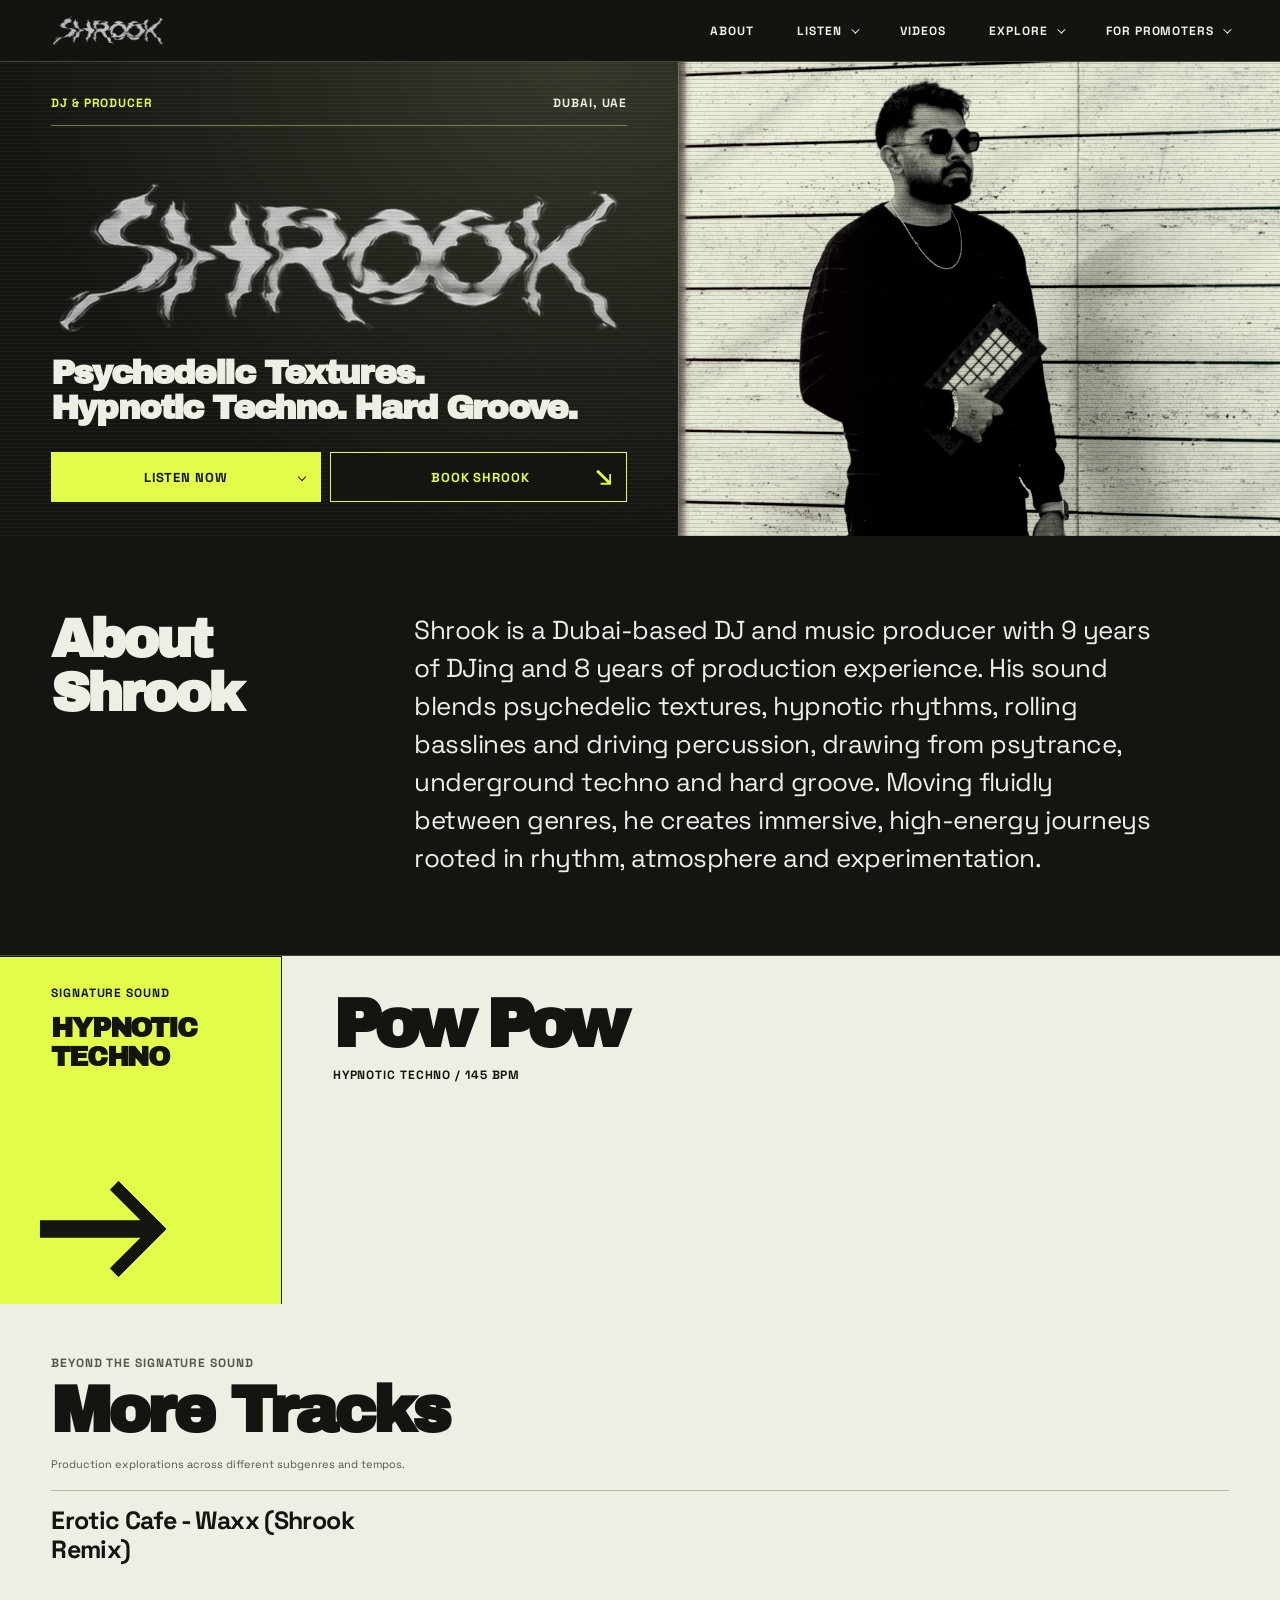
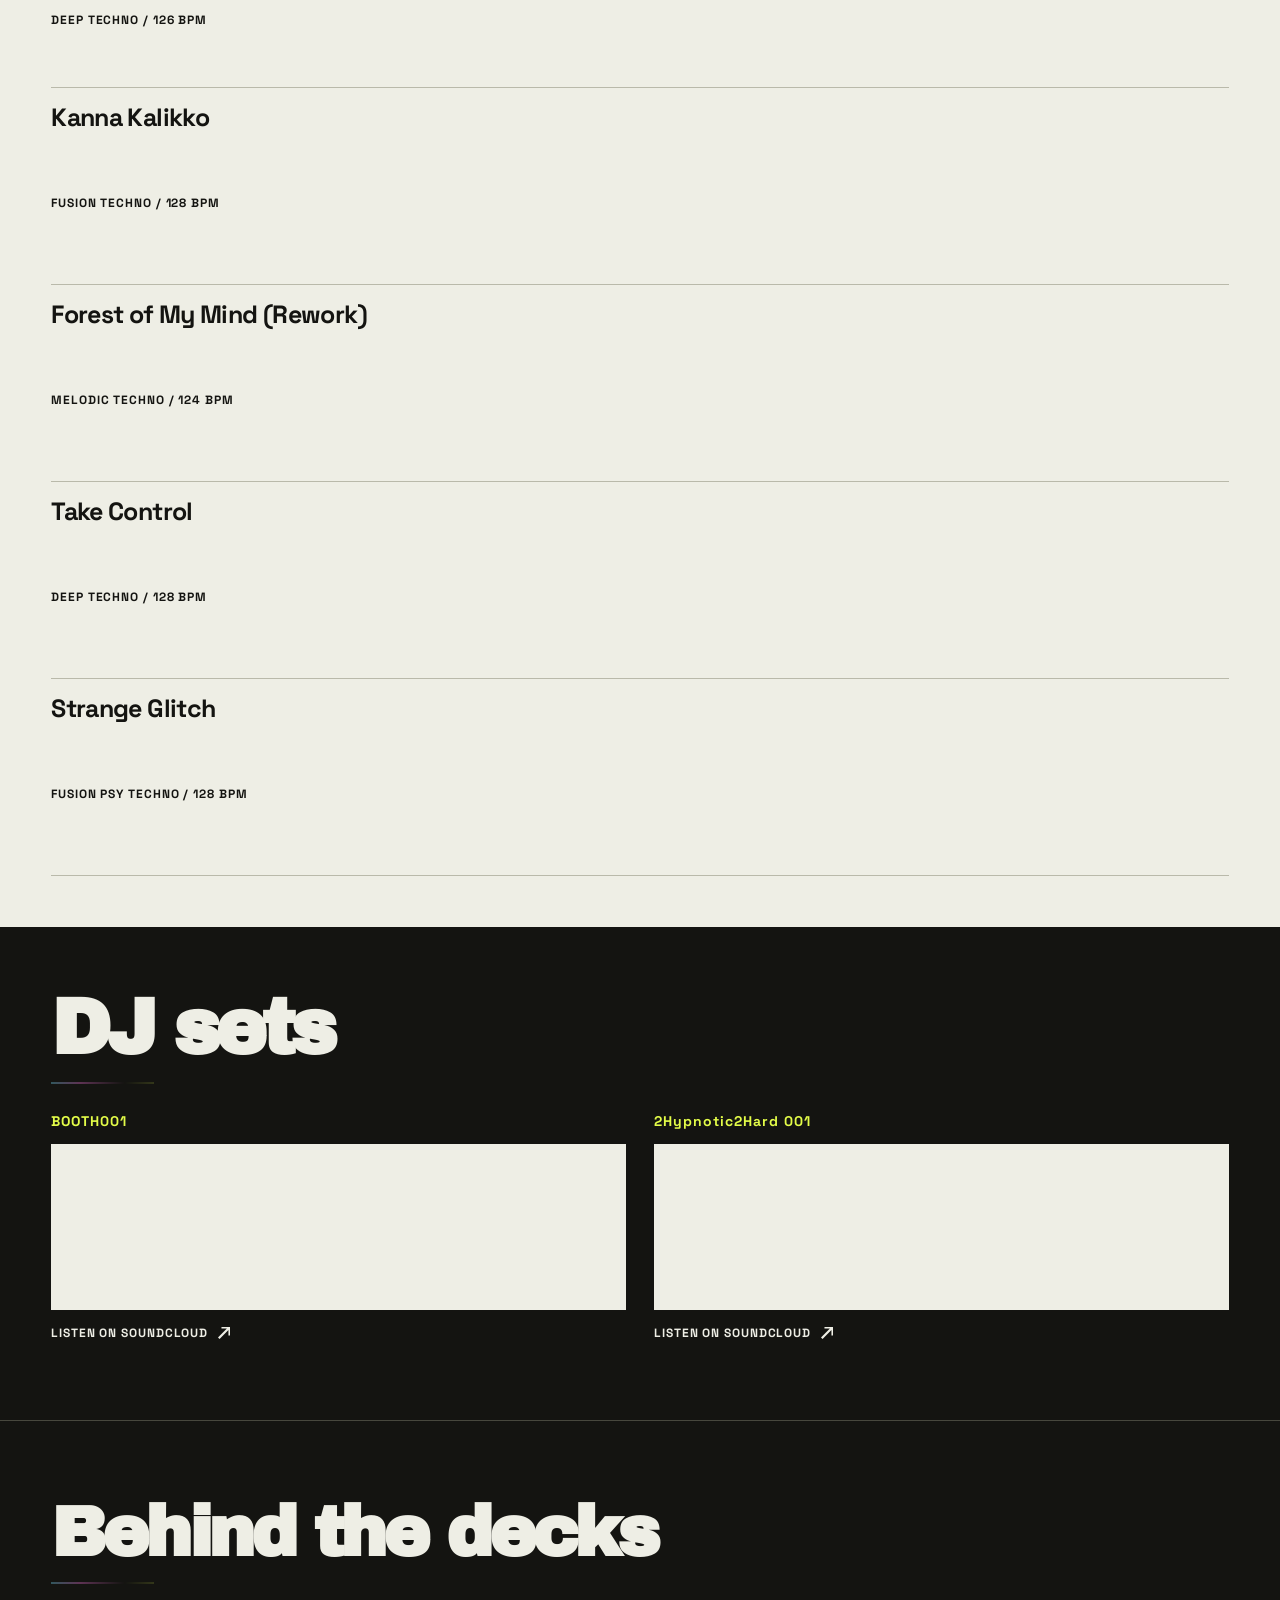
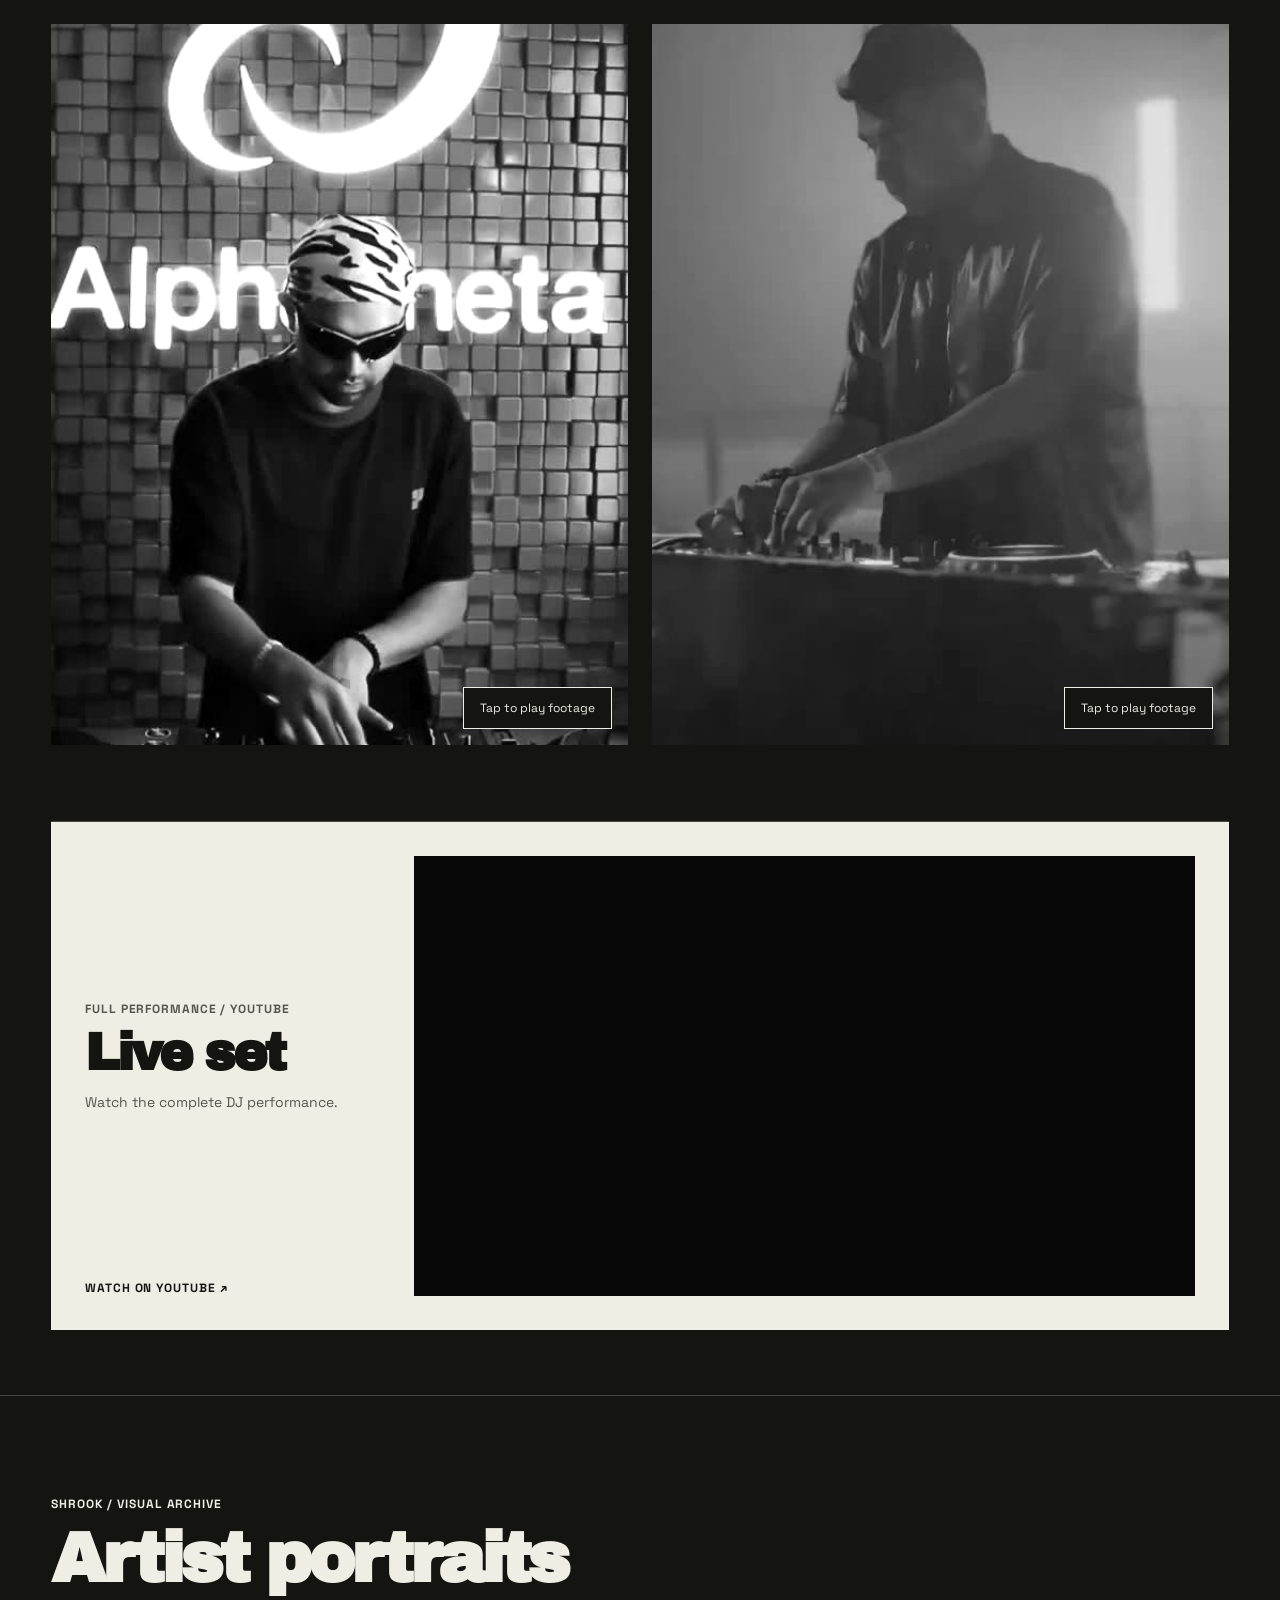
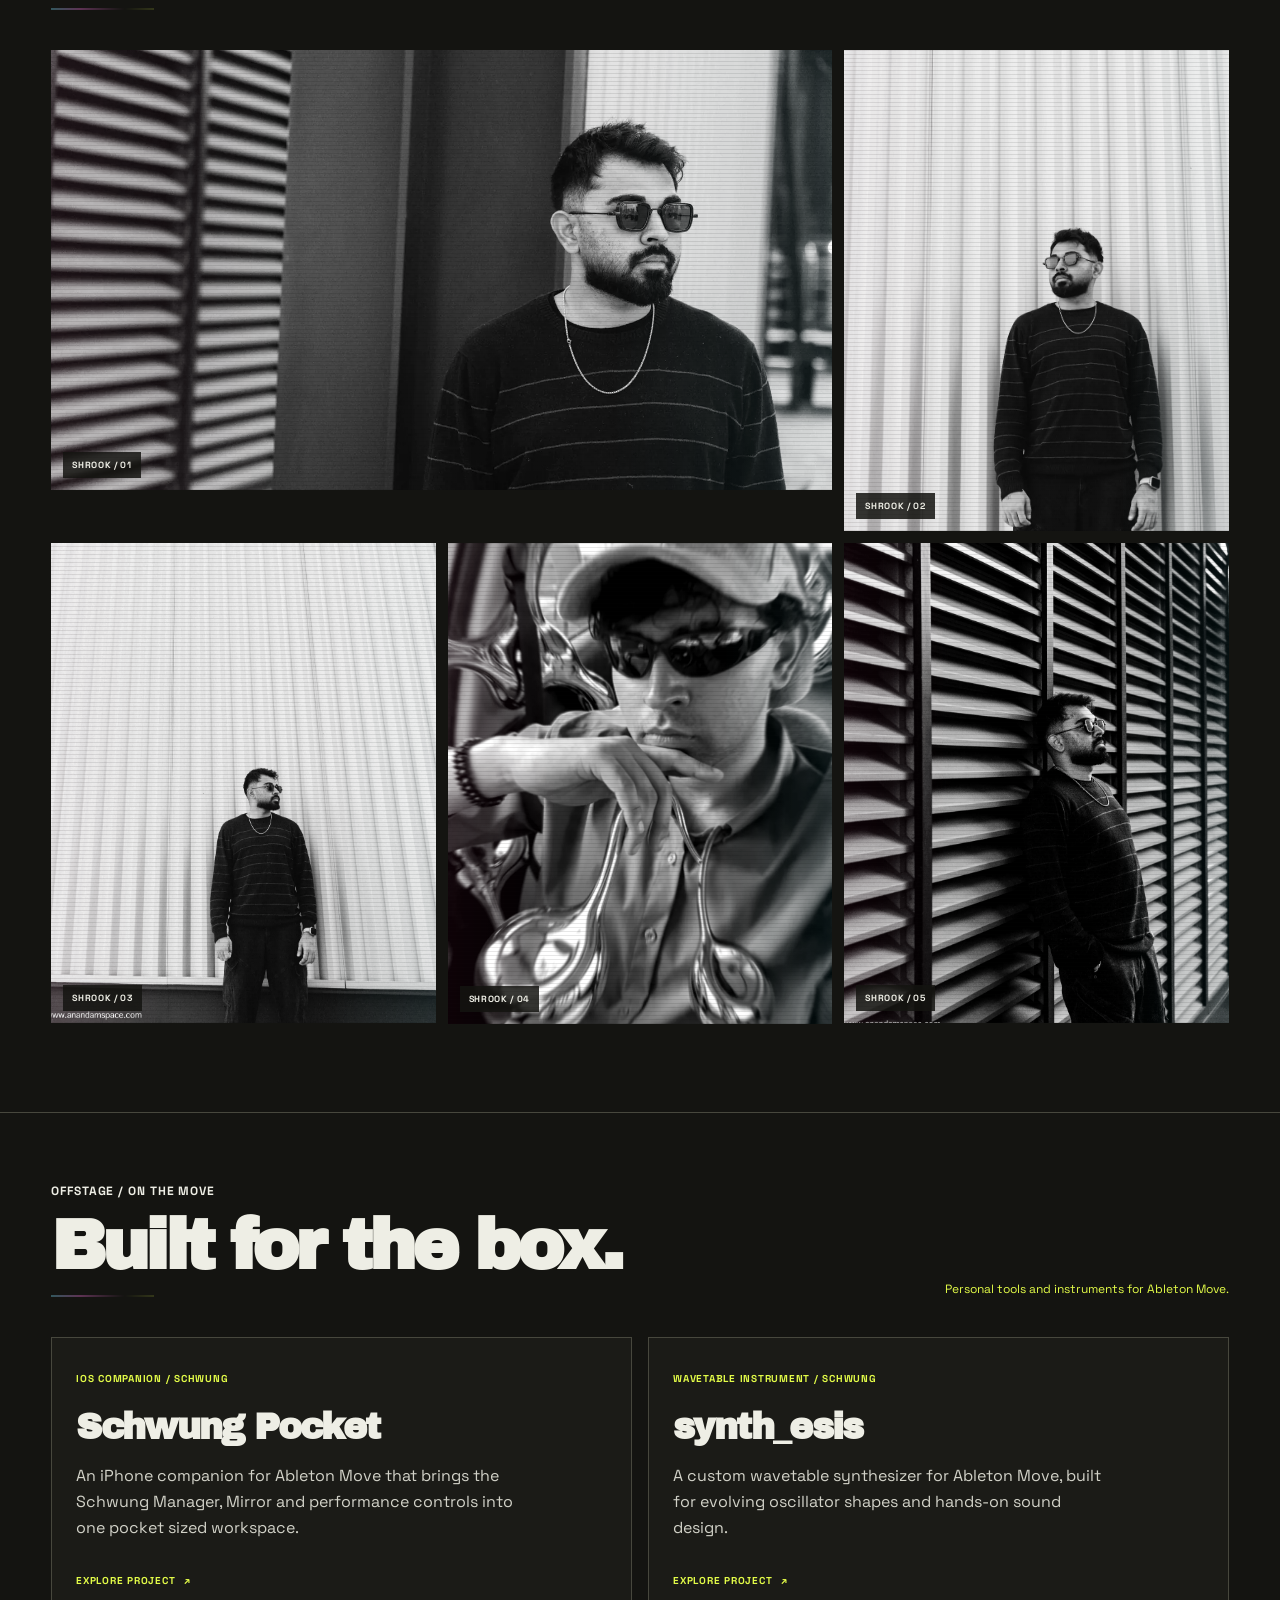
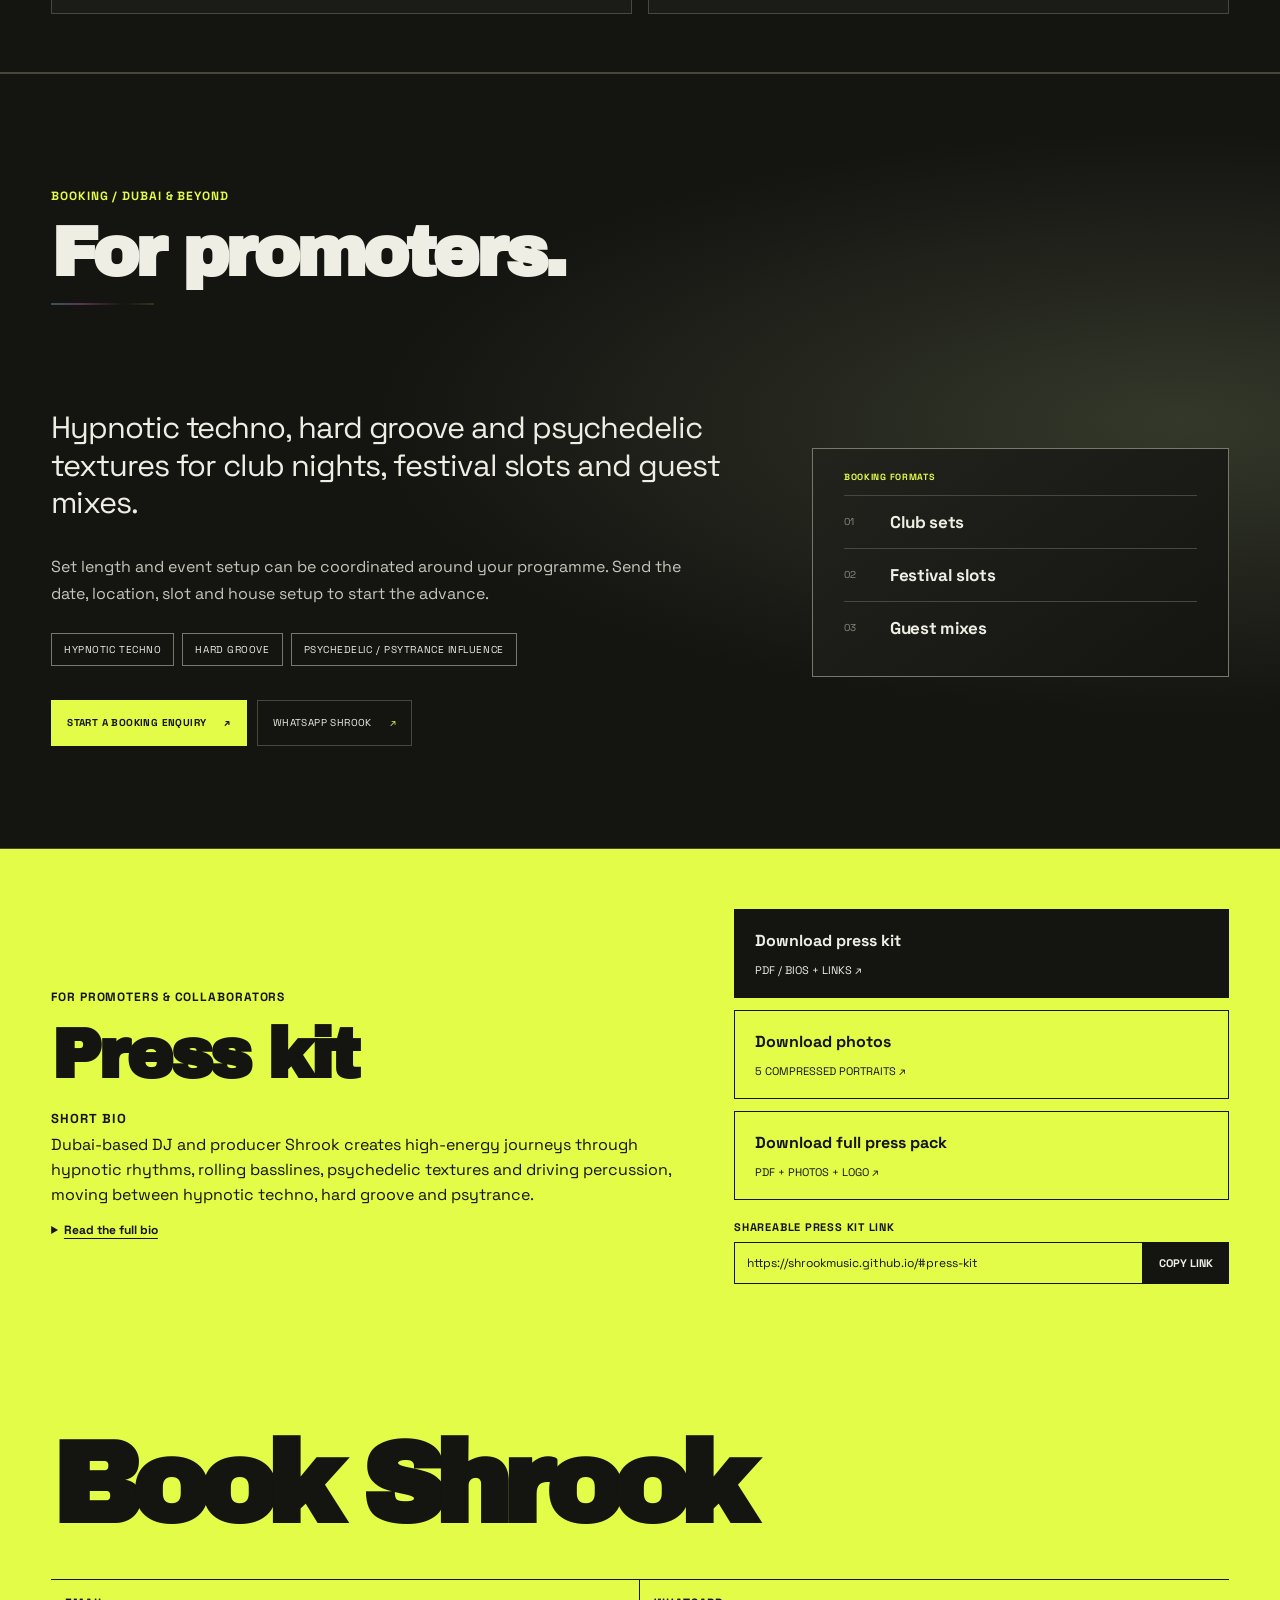
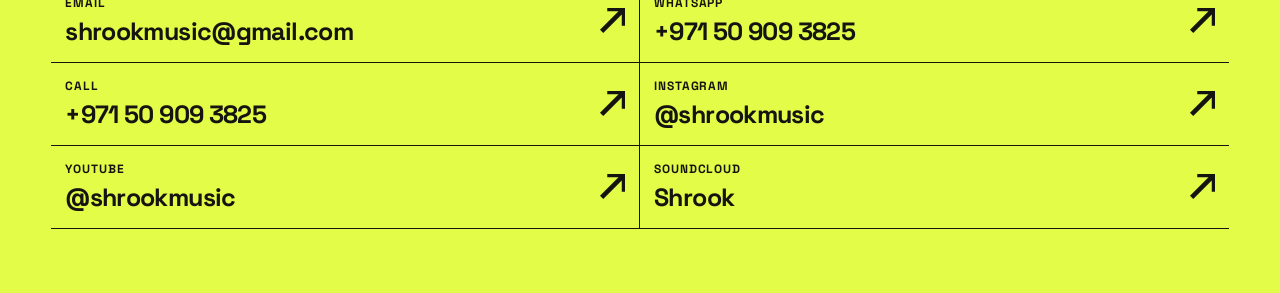
==== commit db40e505: "Restore tagline layout and remove archive subtitle" ====
--- a/index.html
+++ b/index.html
@@ -48,7 +48,7 @@
   <link rel="preconnect" href="https://fonts.googleapis.com">
   <link rel="preconnect" href="https://fonts.gstatic.com" crossorigin>
   <link href="https://fonts.googleapis.com/css2?family=Archivo+Black&family=Space+Grotesk:wght@400;500;600;700&display=swap" rel="stylesheet">
-  <link rel="stylesheet" href="style.css?v=hero-tagline-wrap-20261115b">
+  <link rel="stylesheet" href="style.css?v=live-set-light-bg-20261115">
   <link rel="preload" href="assets/shrook-portrait.webp" as="image">
   <script defer src="waveform.js"></script>
   <script defer src="player.js"></script>
@@ -95,7 +95,7 @@
       <div class="hero-copy">
         <p class="label hero-location">DJ &amp; producer <span>Dubai, UAE</span></p>
         <h1 id="hero-title" class="hero-title wordmark"><img src="assets/shrook-wordmark.webp" alt="Shrook"></h1>
-        <p class="hero-genre"><span class="hero-genre-phrase" style="display:block;width:100%">Psychedelic<br>Textures.</span><span class="hero-genre-phrase" style="display:block;width:100%">Hypnotic Techno.<br>Hard Groove.</span></p>
+        <p class="hero-genre">Psychedelic Textures.<br>Hypnotic Techno. Hard Groove.</p>
         <div class="hero-actions">
           <details class="listen-menu hero-listen-menu">
             <summary class="hero-link">Listen now</summary>
@@ -257,7 +257,7 @@
       </div>
     </section>
     <section class="visual-archive shell" id="visuals" aria-labelledby="visuals-title">
-      <div class="section-heading"><div><p class="label">Shrook / visual archive</p><h2 id="visuals-title">Artist portraits</h2></div><p>Images from the Shrook project.</p></div>
+      <div class="section-heading"><div><p class="label">Shrook / visual archive</p><h2 id="visuals-title">Artist portraits</h2></div></div>
       <div class="visual-gallery">
         <figure class="visual-card"><img src="assets/shrook-visual-01.webp" alt="Shrook in sunglasses, portrait in Dubai" width="1400" height="933" loading="lazy" decoding="async"><figcaption class="label">Shrook / 01</figcaption></figure>
         <figure class="visual-card"><img src="assets/shrook-visual-02.webp" alt="Full-length portrait of Shrook in a black sweater" width="933" height="1400" loading="lazy" decoding="async"><figcaption class="label">Shrook / 02</figcaption></figure>
--- a/style.css
+++ b/style.css
@@ -655,6 +655,8 @@
 .visual-card:nth-child(4) img, .visual-card:nth-child(4):hover img { filter: grayscale(1) contrast(1.04); }
 
 
-/* Stack both hero taglines within the same full-width block as the CTA row. */
-.hero-genre { display:flex; flex-direction:column; align-items:flex-start; gap:.12em; width:100%; max-width:607px; }
-.hero-genre-phrase { display:block; width:100%; }
+/* Give the complete live-set feature the same light surface as the tracks. */
+.featured-set { padding:clamp(18px,3vw,34px); background:var(--paper); color:var(--ink); }
+.featured-set-heading .label { color:#55564d; }
+.featured-set-heading > p:last-child { color:#55564d; }
+.live-set-link { color:var(--ink); }
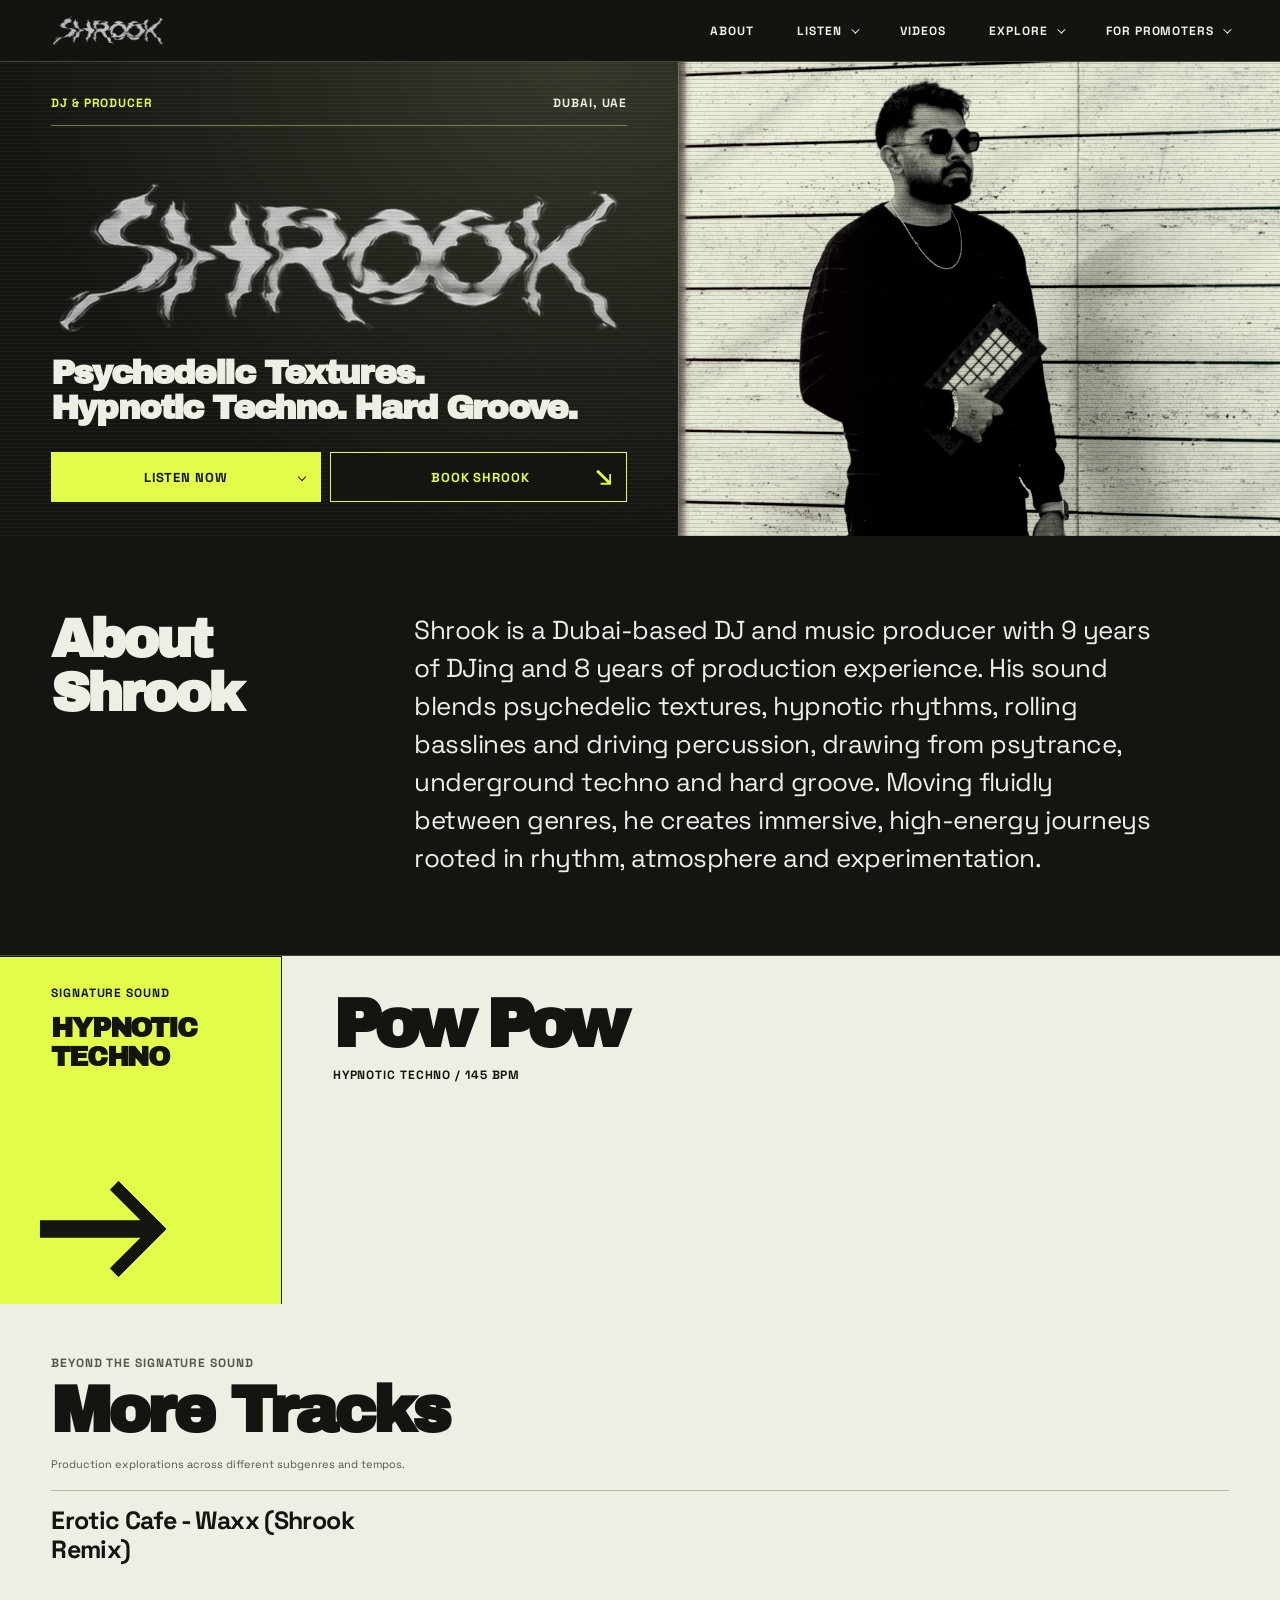
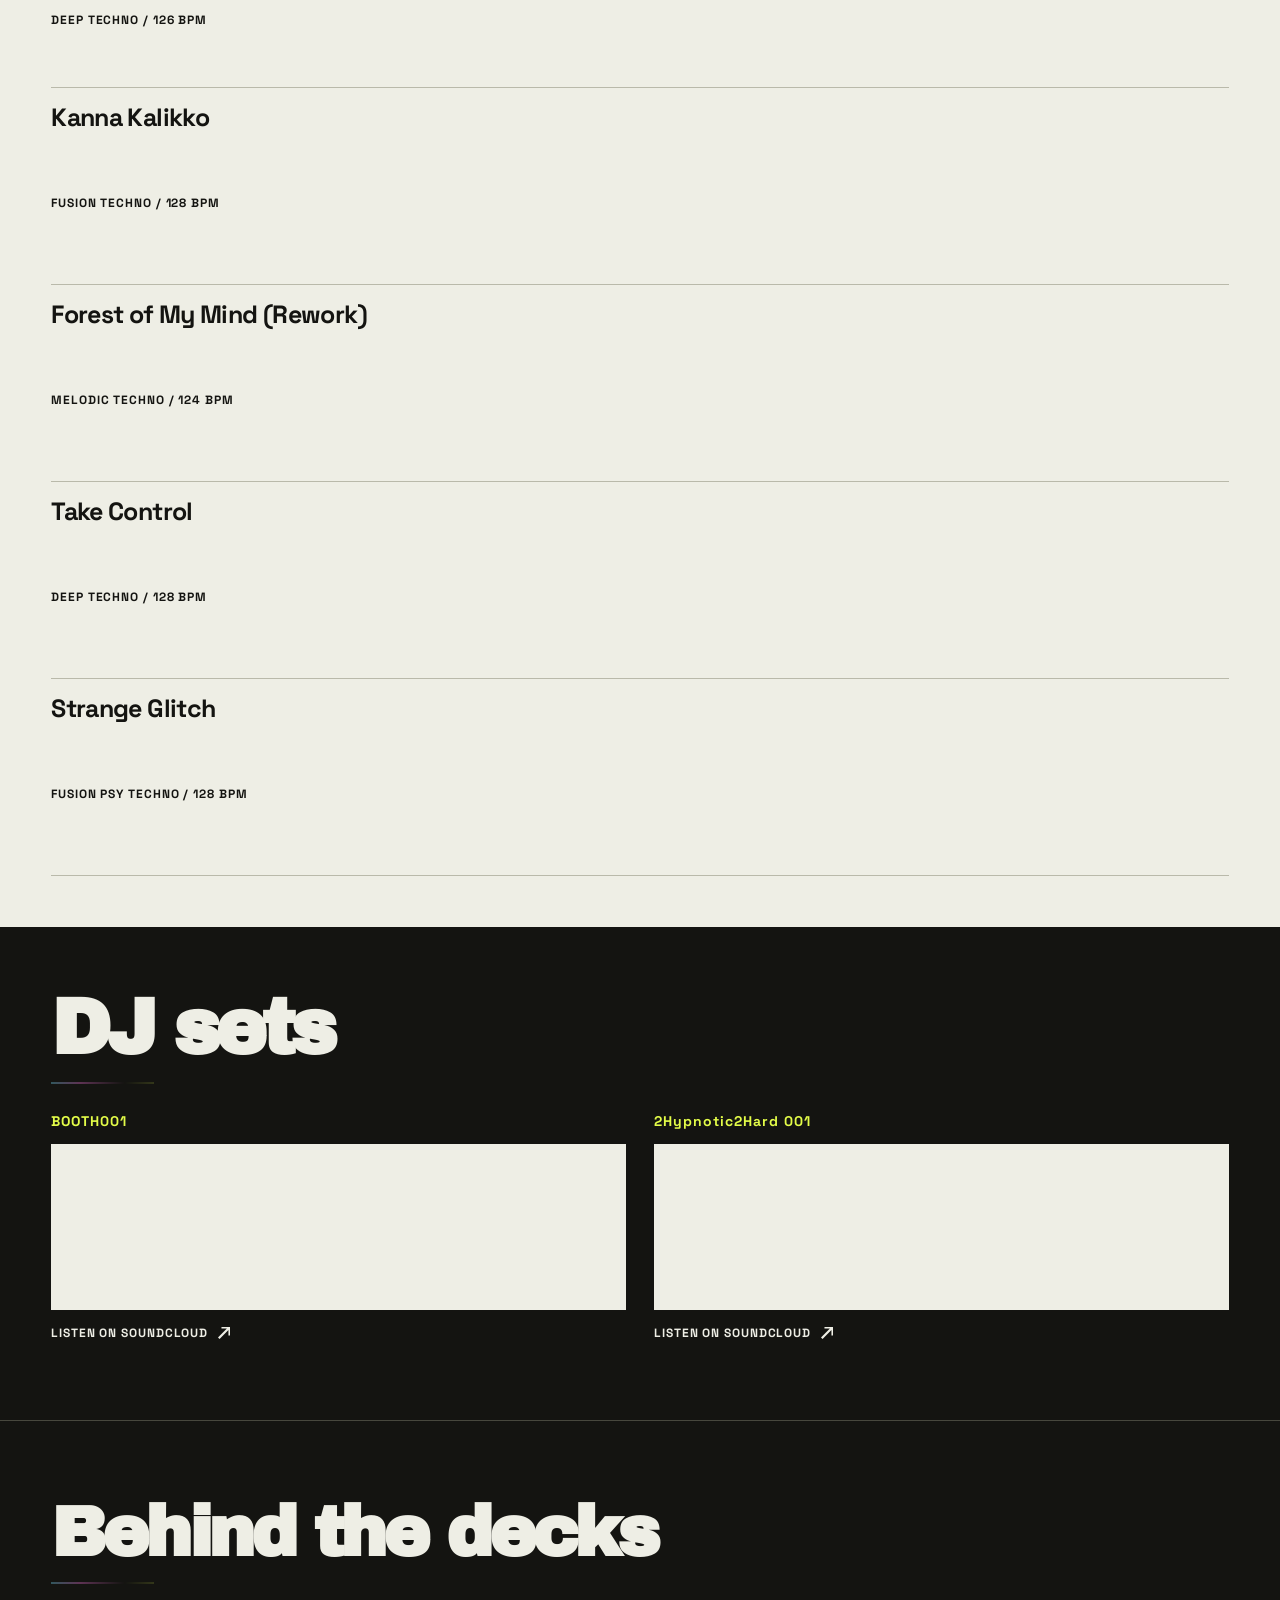
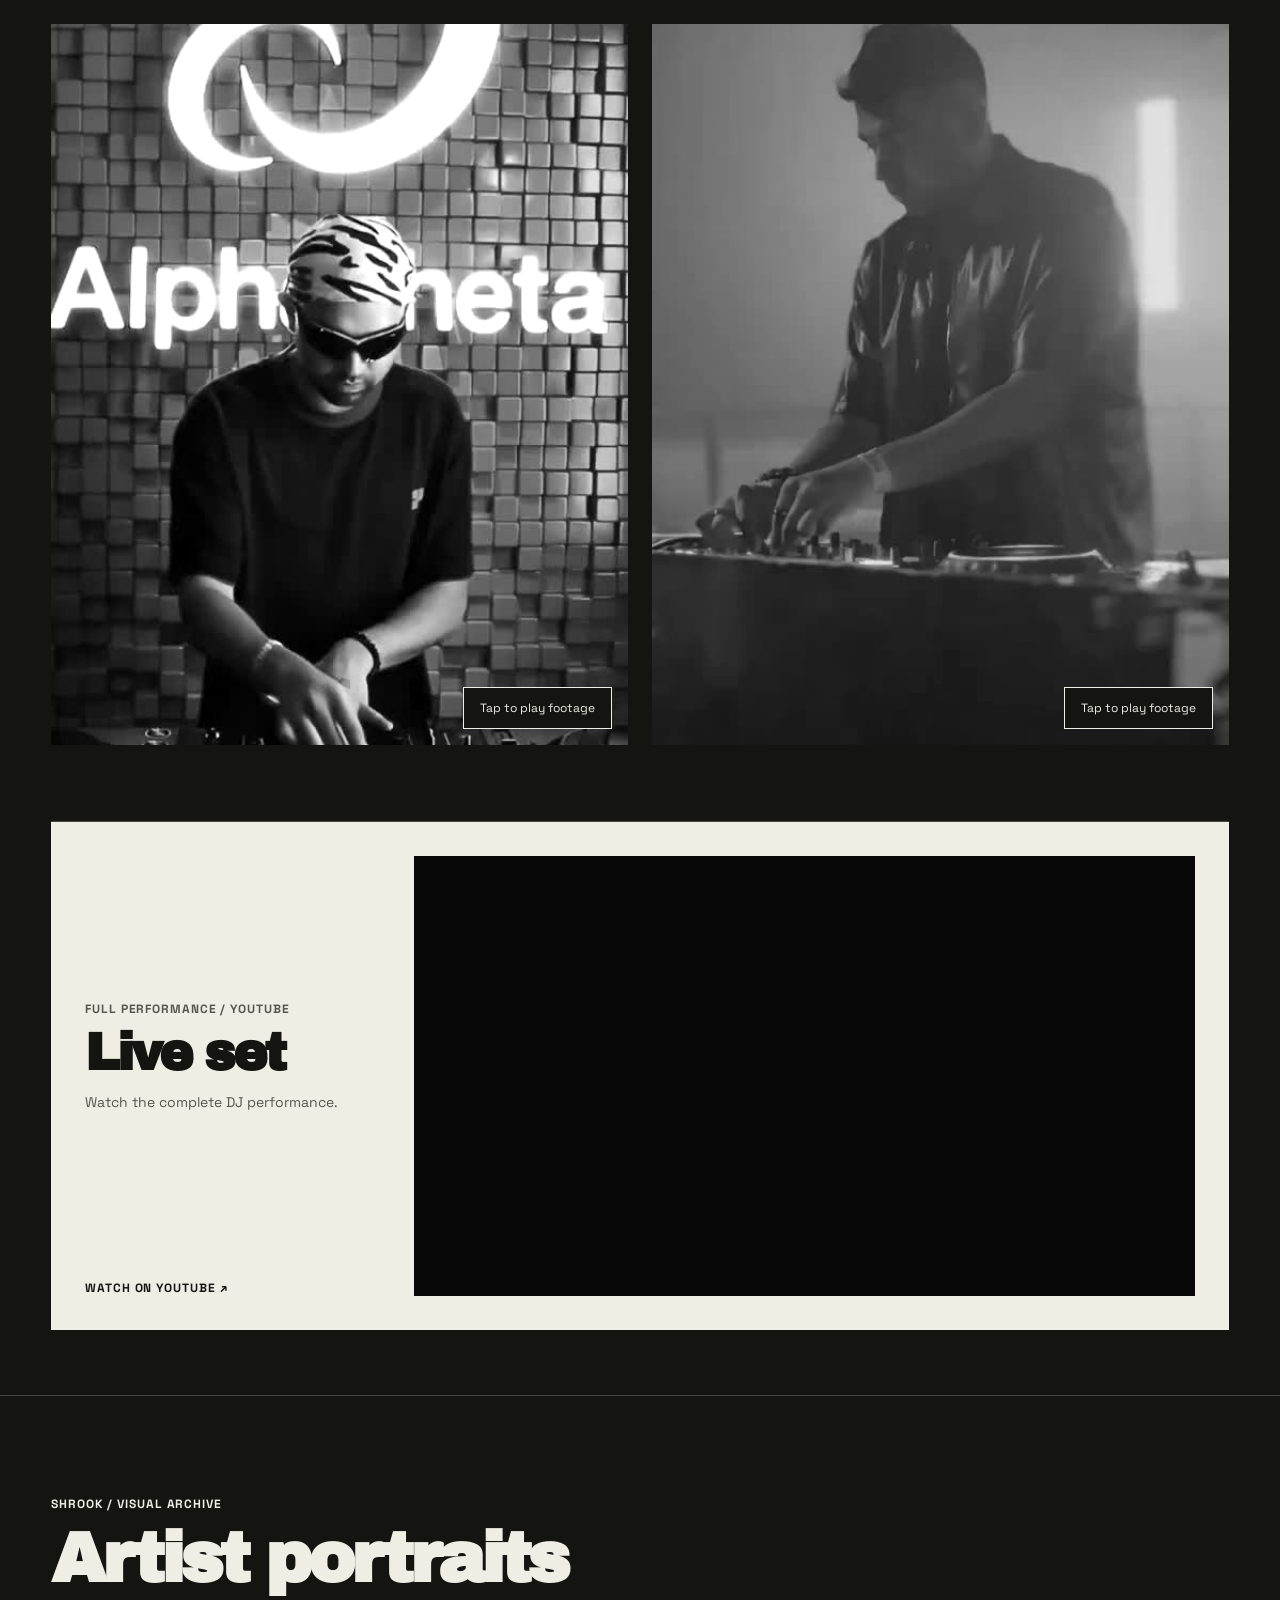
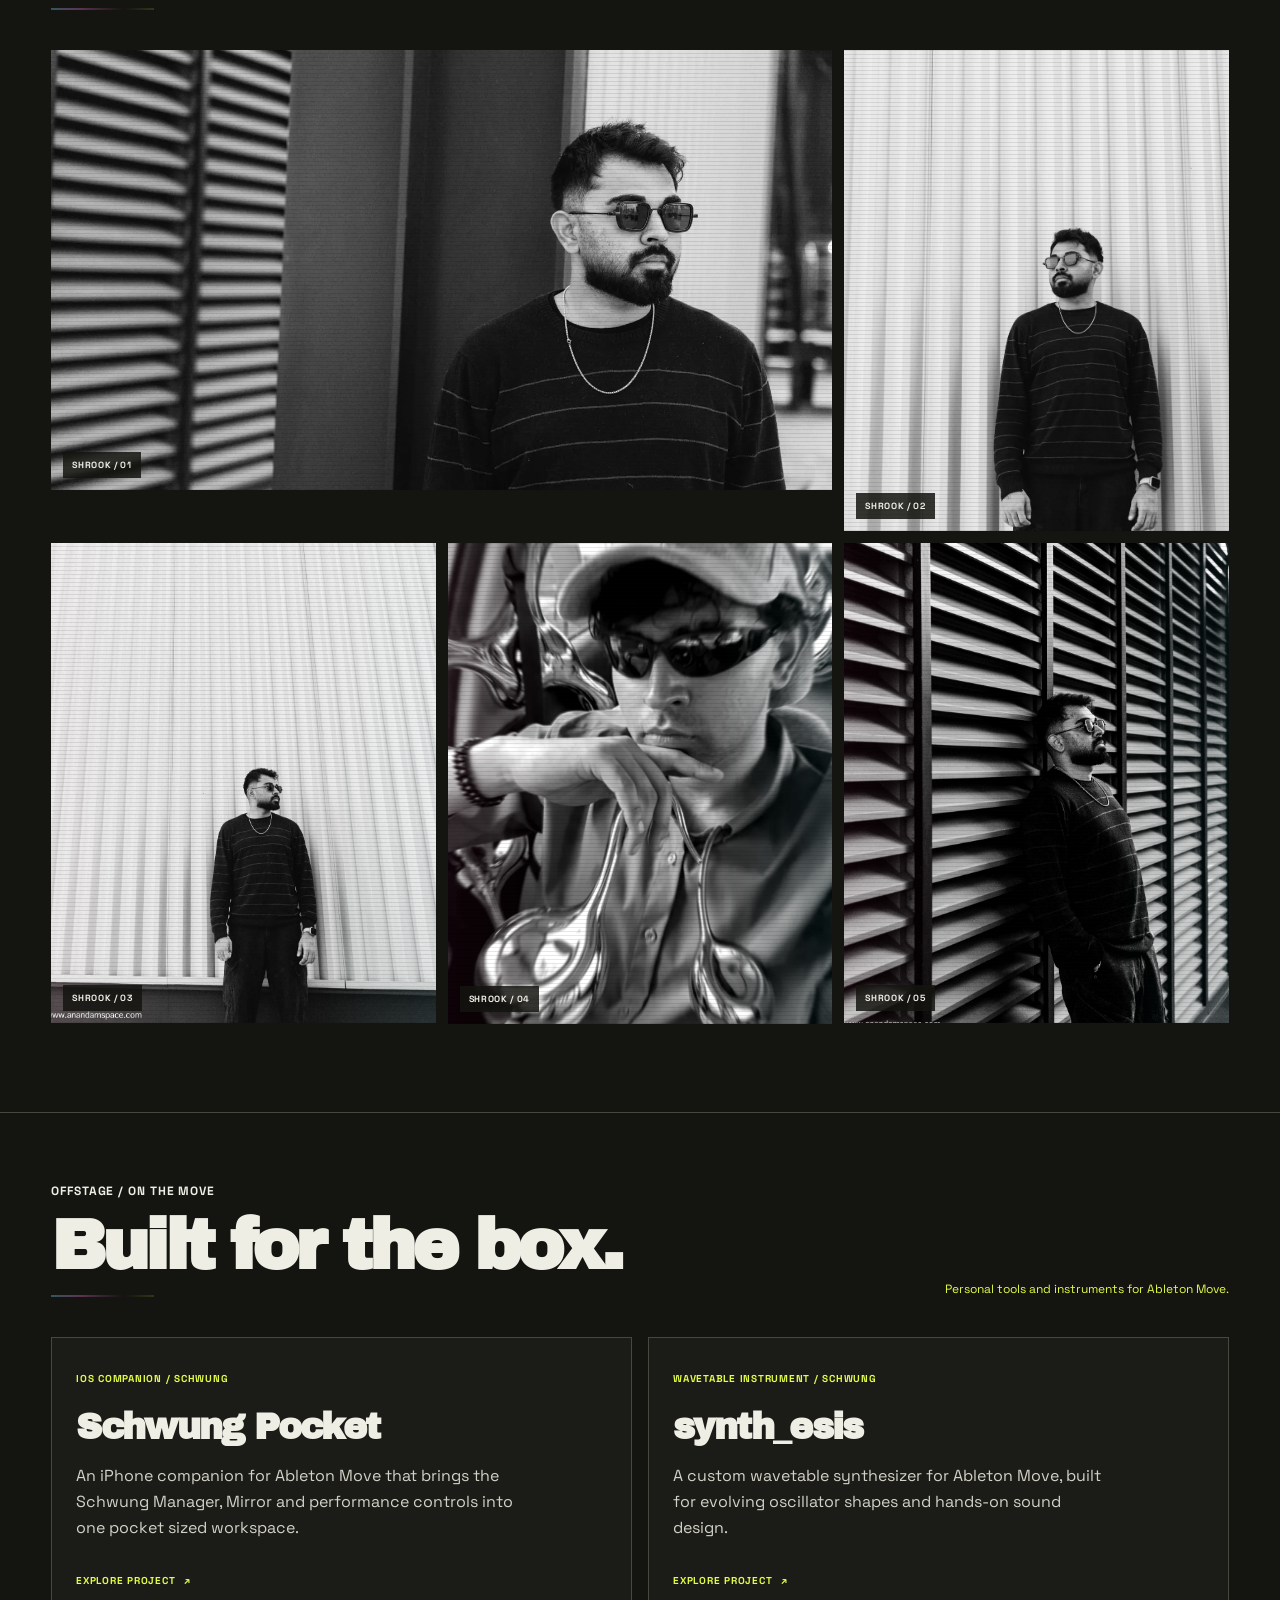
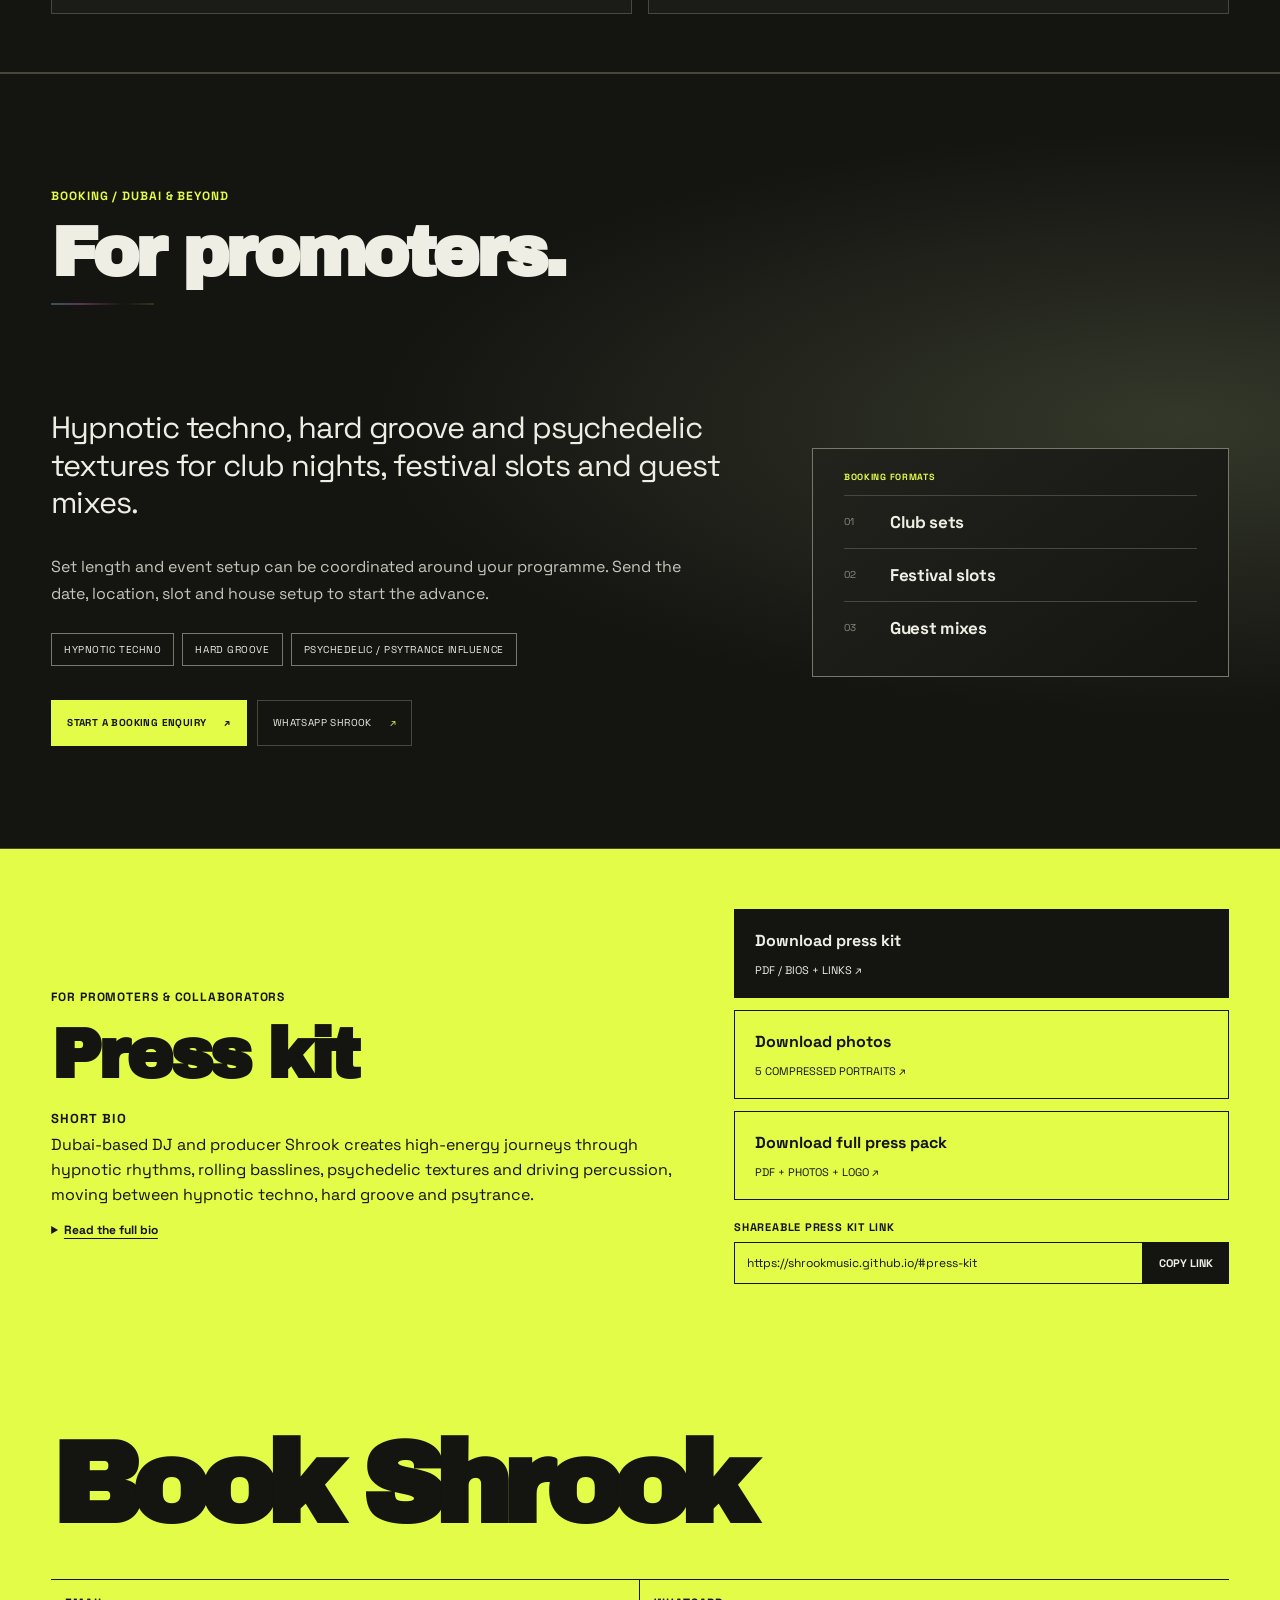
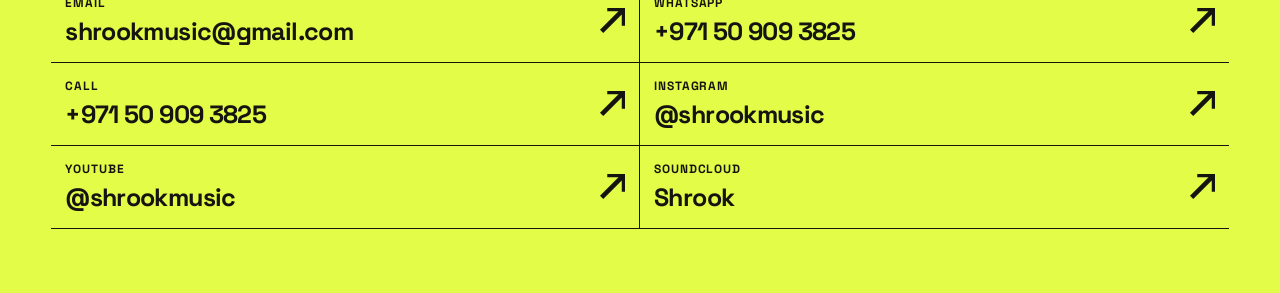
==== commit 53649d0b: "Refresh monogram icon references" ====
--- a/index.html
+++ b/index.html
@@ -8,13 +8,13 @@
   <meta name="author" content="Shrook">
   <meta name="robots" content="index, follow, max-image-preview:large">
   <link rel="canonical" href="https://shrookmusic.github.io/">
-  <link rel="icon" href="assets/favicon.ico" sizes="any">
-  <link rel="icon" type="image/png" sizes="16x16" href="assets/shrook-favicon-16.png">
-  <link rel="icon" type="image/png" sizes="32x32" href="assets/shrook-favicon-32.png">
-  <link rel="apple-touch-icon" href="assets/shrook-apple-touch-icon.png">
+  <link rel="icon" href="assets/favicon.ico?v=20261124" sizes="any">
+  <link rel="icon" type="image/png" sizes="16x16" href="assets/shrook-favicon-16.png?v=20261124">
+  <link rel="icon" type="image/png" sizes="32x32" href="assets/shrook-favicon-32.png?v=20261124">
+  <link rel="apple-touch-icon" href="assets/shrook-apple-touch-icon.png?v=20261124">
   <meta property="og:type" content="website">
   <meta property="og:site_name" content="Shrook">
-  <meta property="og:title" content="Shrook — Dubai DJ &amp; Music Producer">
+  <meta property="og:title" content="Shrook - Sonic Architect">
   <meta property="og:description" content="Hypnotic techno, hard groove and psychedelic textures. Listen to tracks and DJ sets, watch performances, and book Shrook.">
   <meta property="og:url" content="https://shrookmusic.github.io/">
   <meta property="og:image" content="https://shrookmusic.github.io/assets/shrook-social-preview.jpg">
@@ -22,10 +22,10 @@
   <meta property="og:image:height" content="630">
   <meta property="og:image:alt" content="Shrook — Dubai DJ and producer, with chrome wordmark and monochrome portrait">
   <meta name="twitter:card" content="summary_large_image">
-  <meta name="twitter:title" content="Shrook — Dubai DJ &amp; Music Producer">
+  <meta name="twitter:title" content="Shrook - Sonic Architect">
   <meta name="twitter:description" content="Hypnotic techno, hard groove and psychedelic textures. Listen, watch and book Shrook.">
   <meta name="twitter:image" content="https://shrookmusic.github.io/assets/shrook-social-preview.jpg">
-  <title>Shrook — Dubai DJ &amp; Music Producer | Hypnotic Techno</title>
+  <title>Shrook - Sonic Architect</title>
   <script type="application/ld+json">
   {
     "@context": "https://schema.org",
@@ -76,7 +76,7 @@
           <div class="listen-options">
             <a class="mobile-video-link" href="#performance">Videos</a>
             <a href="#visuals">Portraits</a>
-            <a href="#projects">Built for the box</a>
+            <a href="#projects">Built for the box</a> <a href="/self-care/">Self-Care Cards</a>
           </div>
         </details>
         <details class="listen-menu booking-menu">
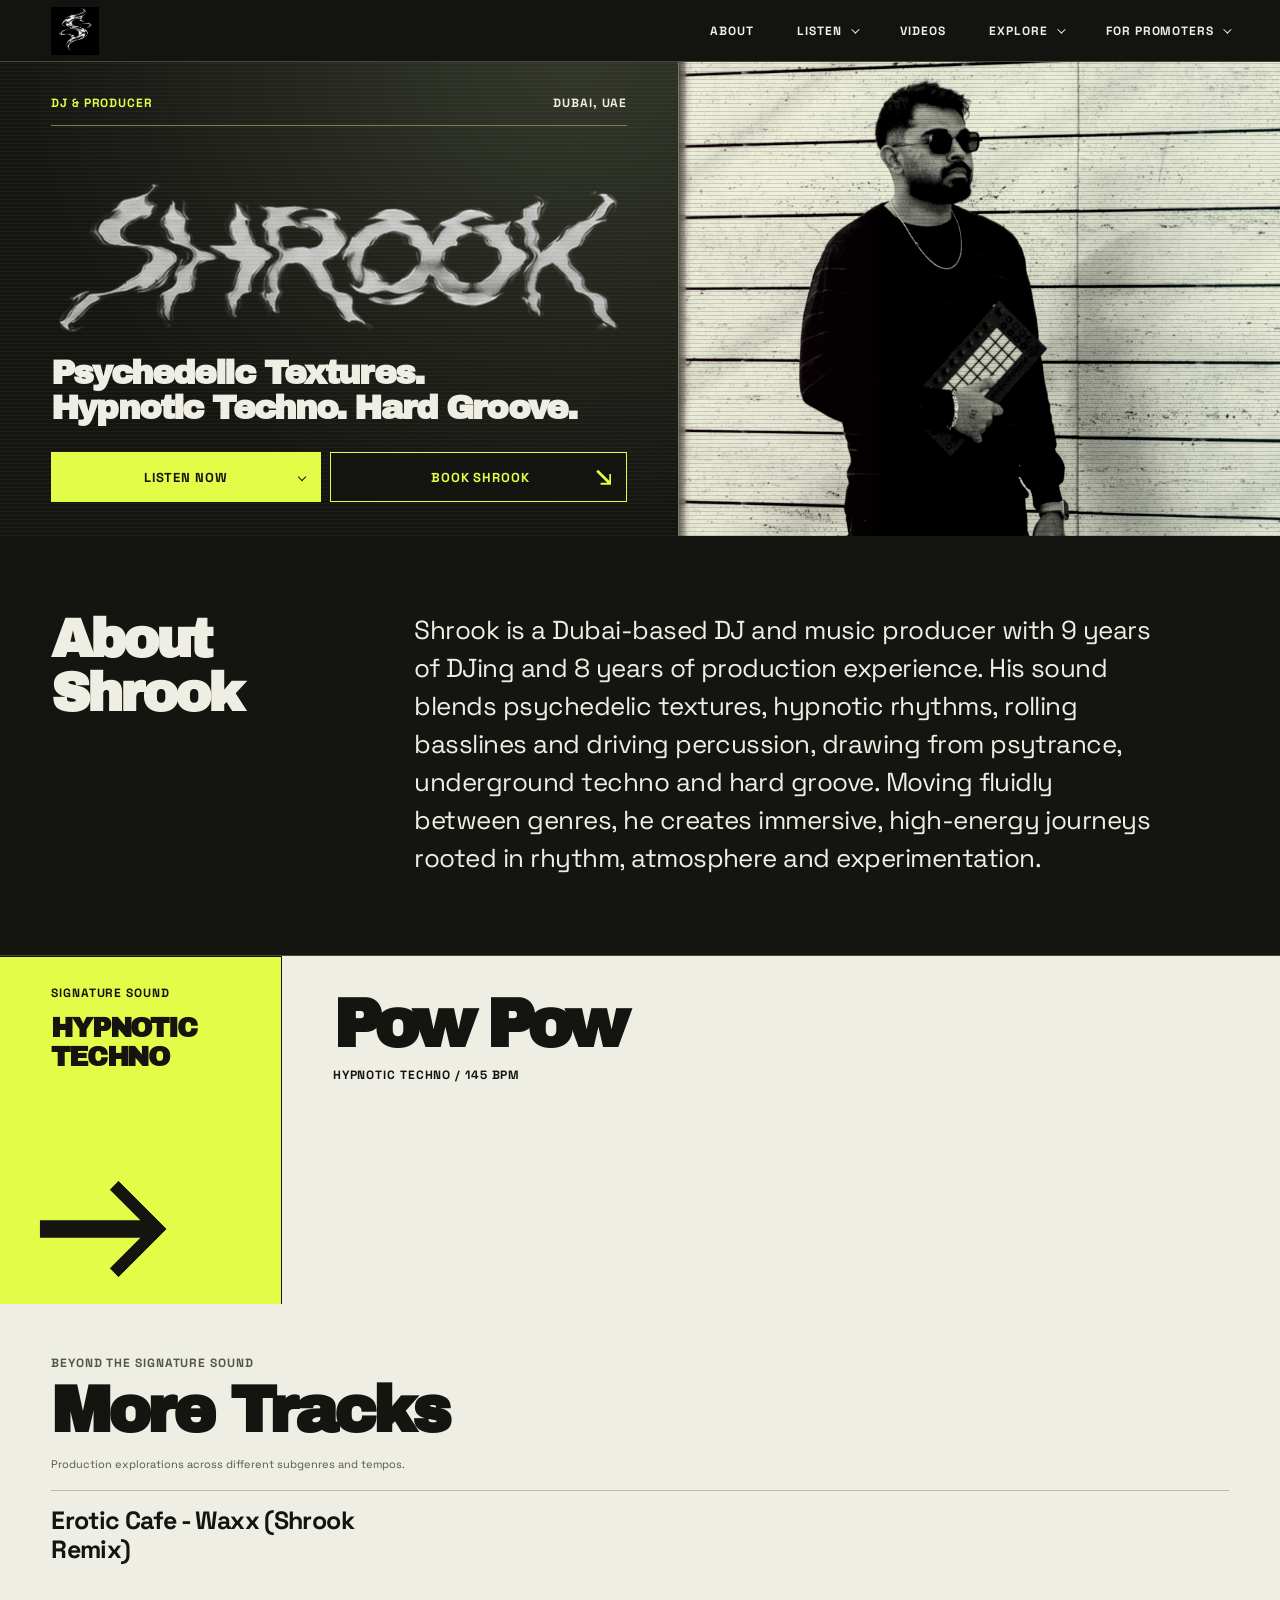
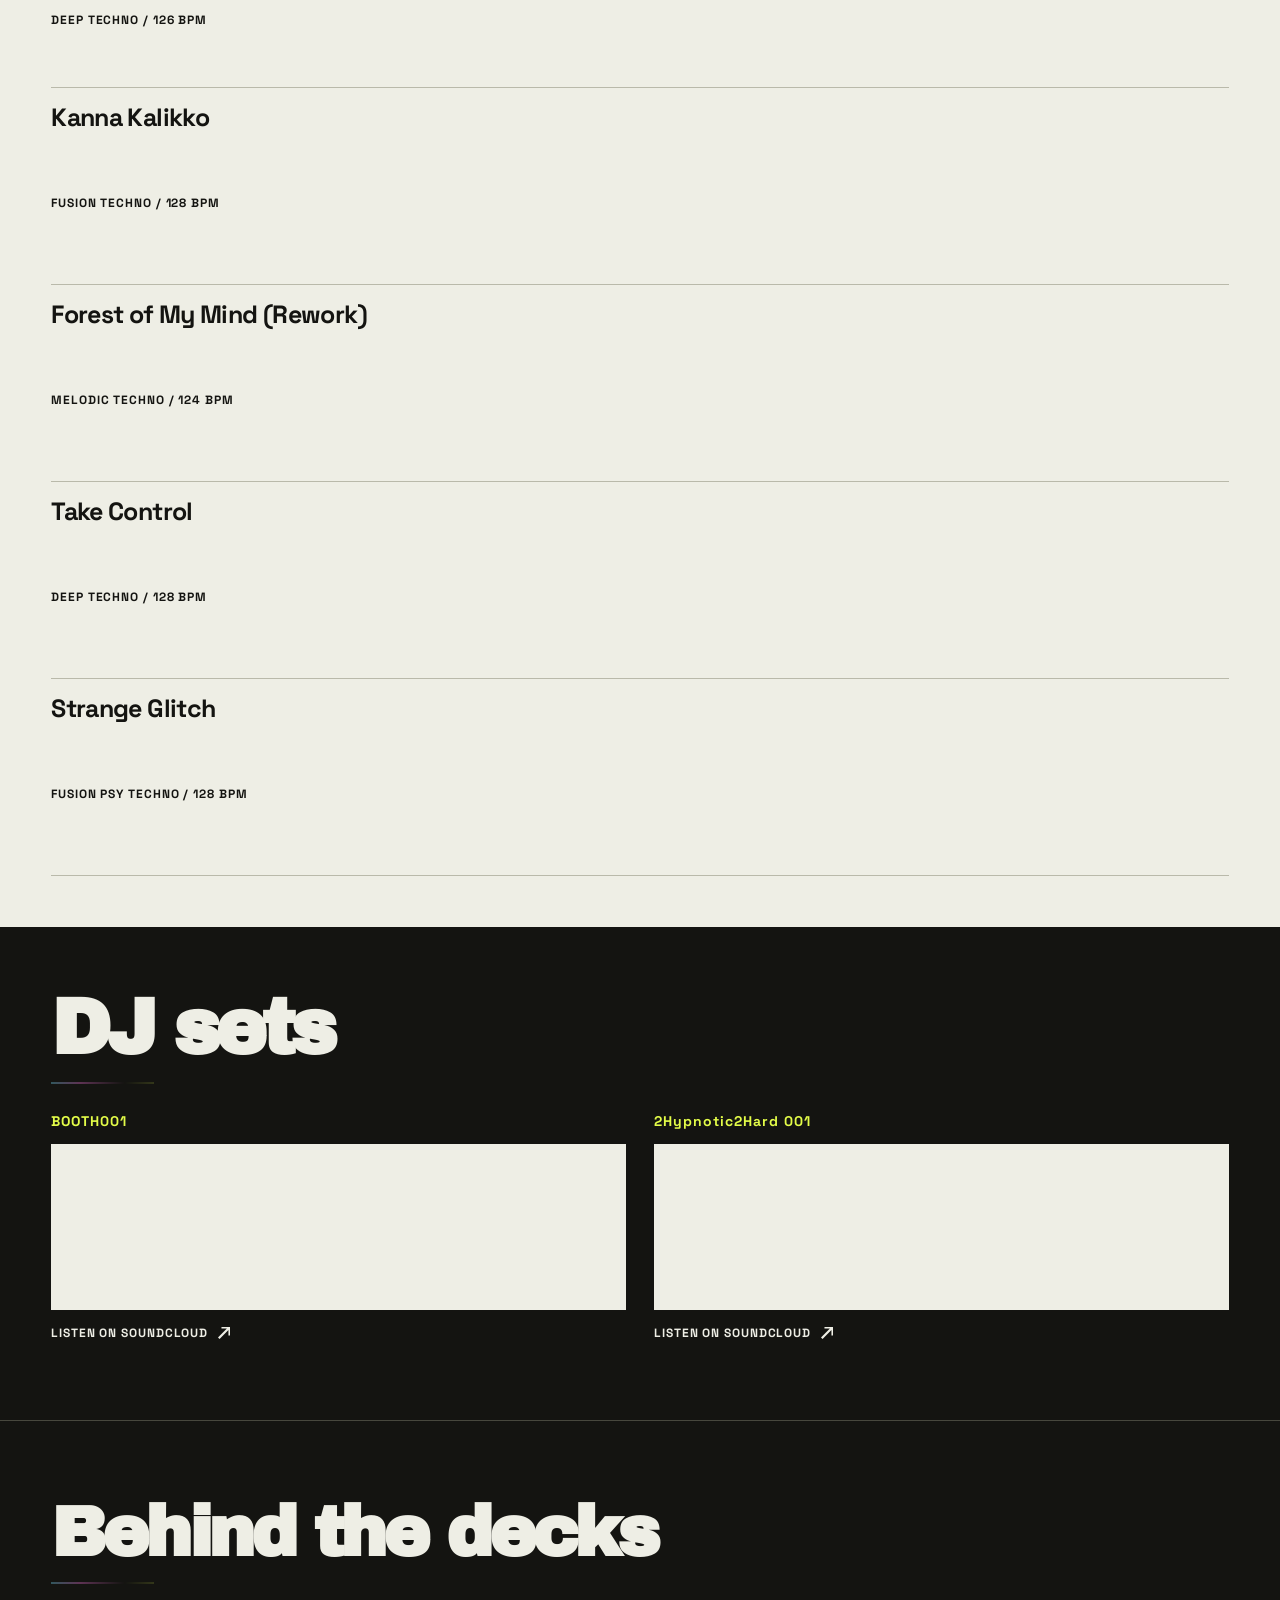
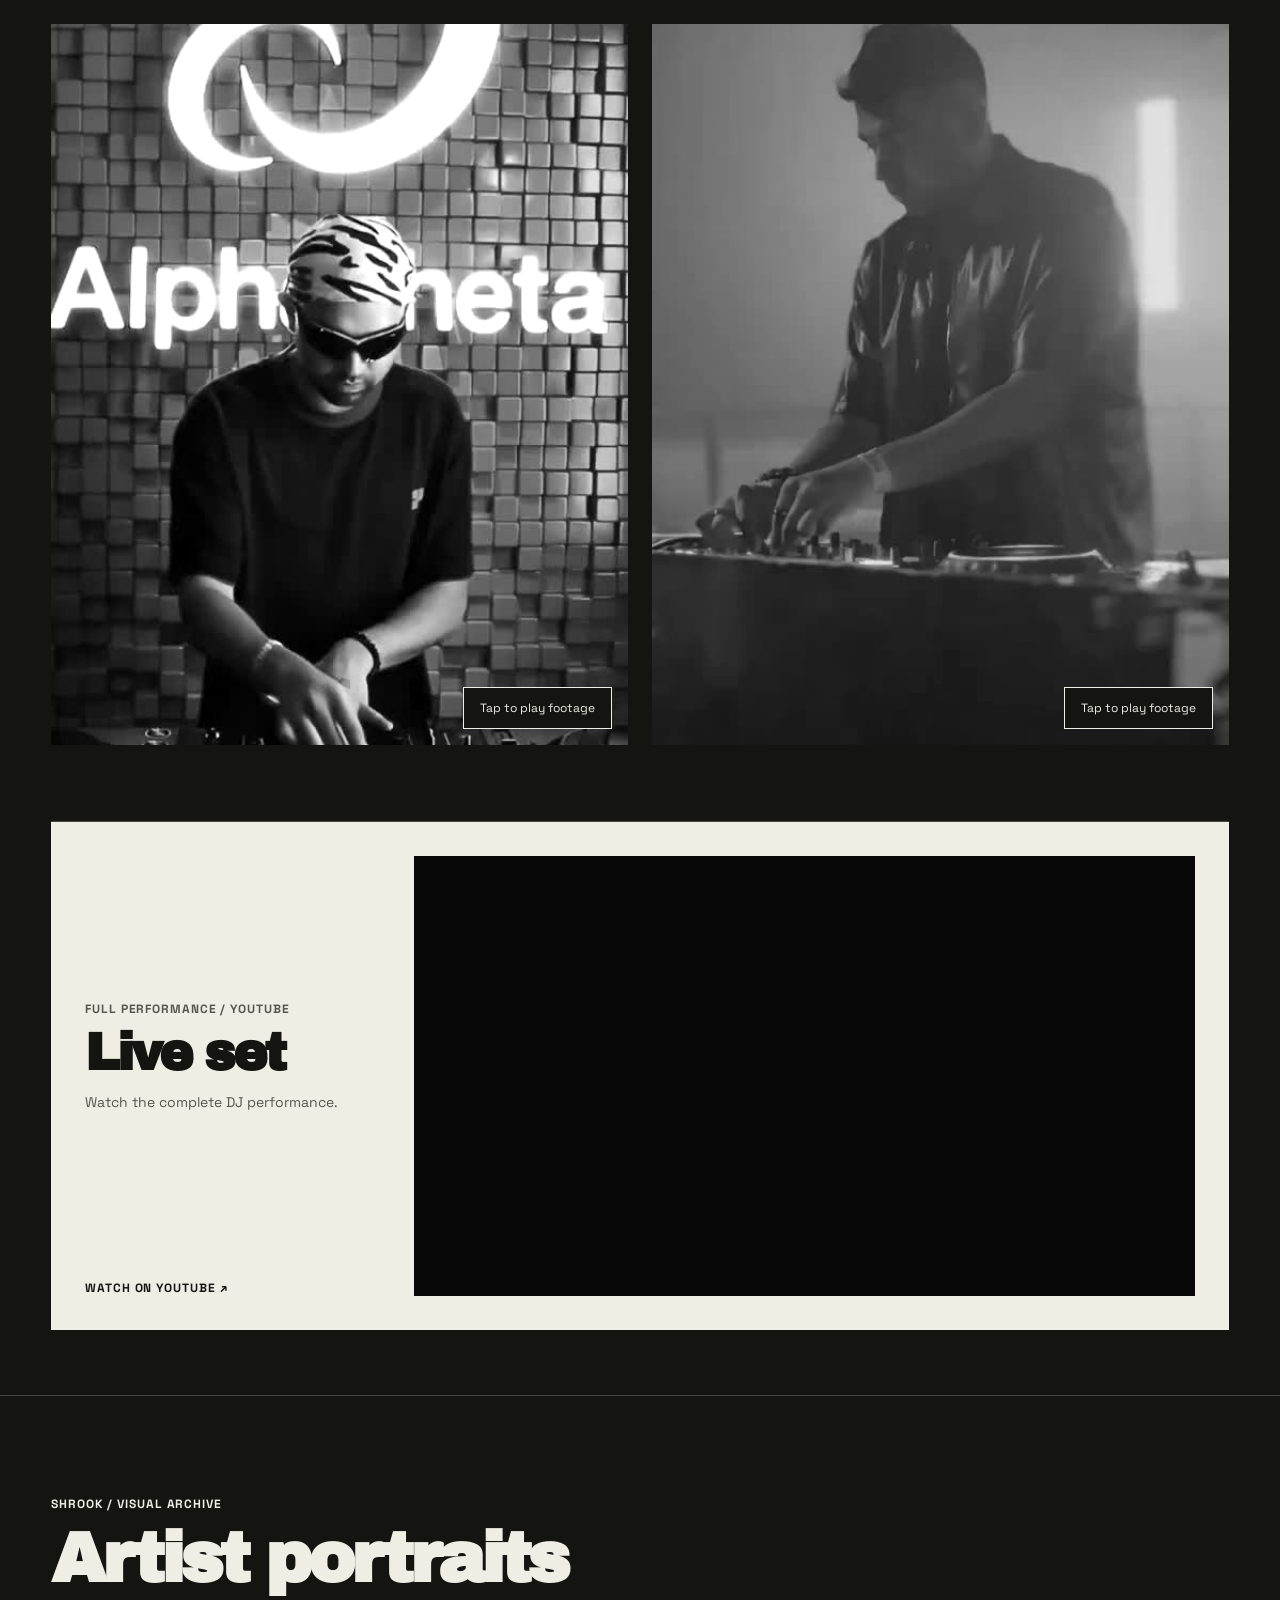
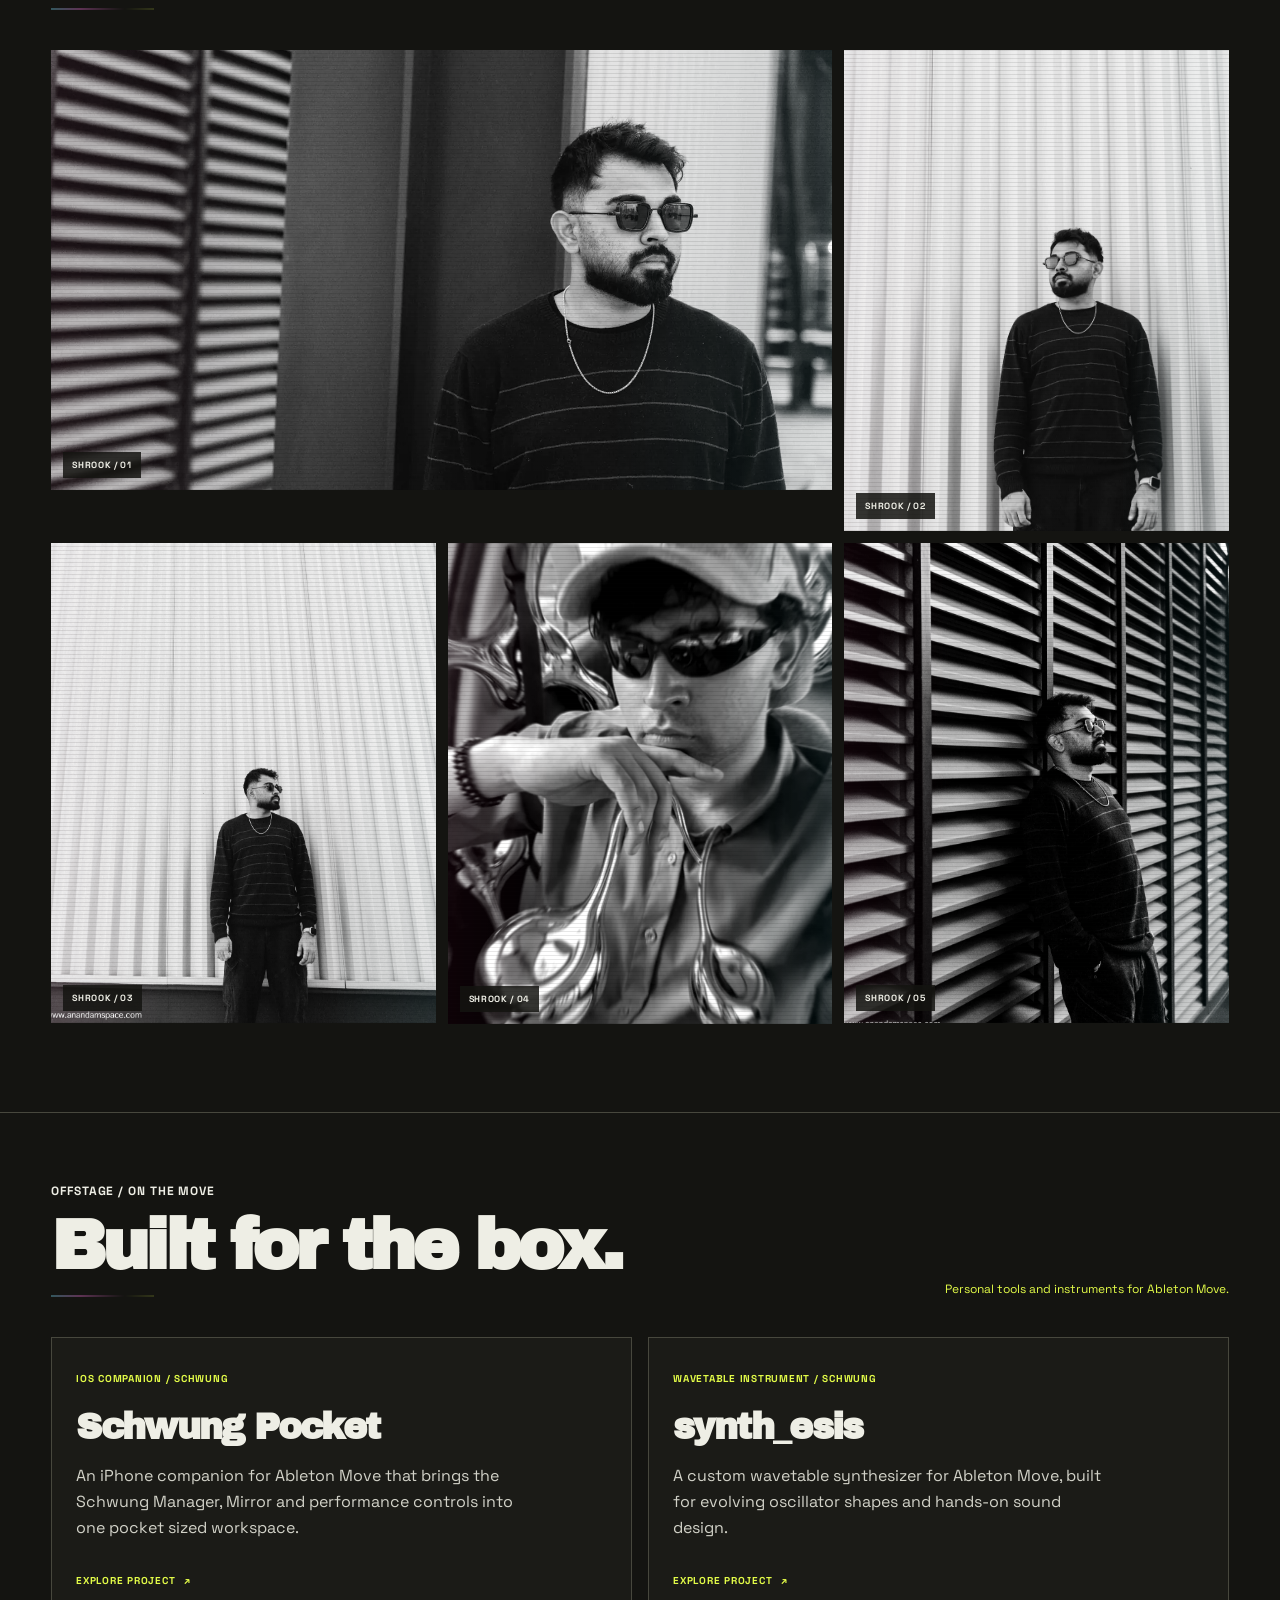
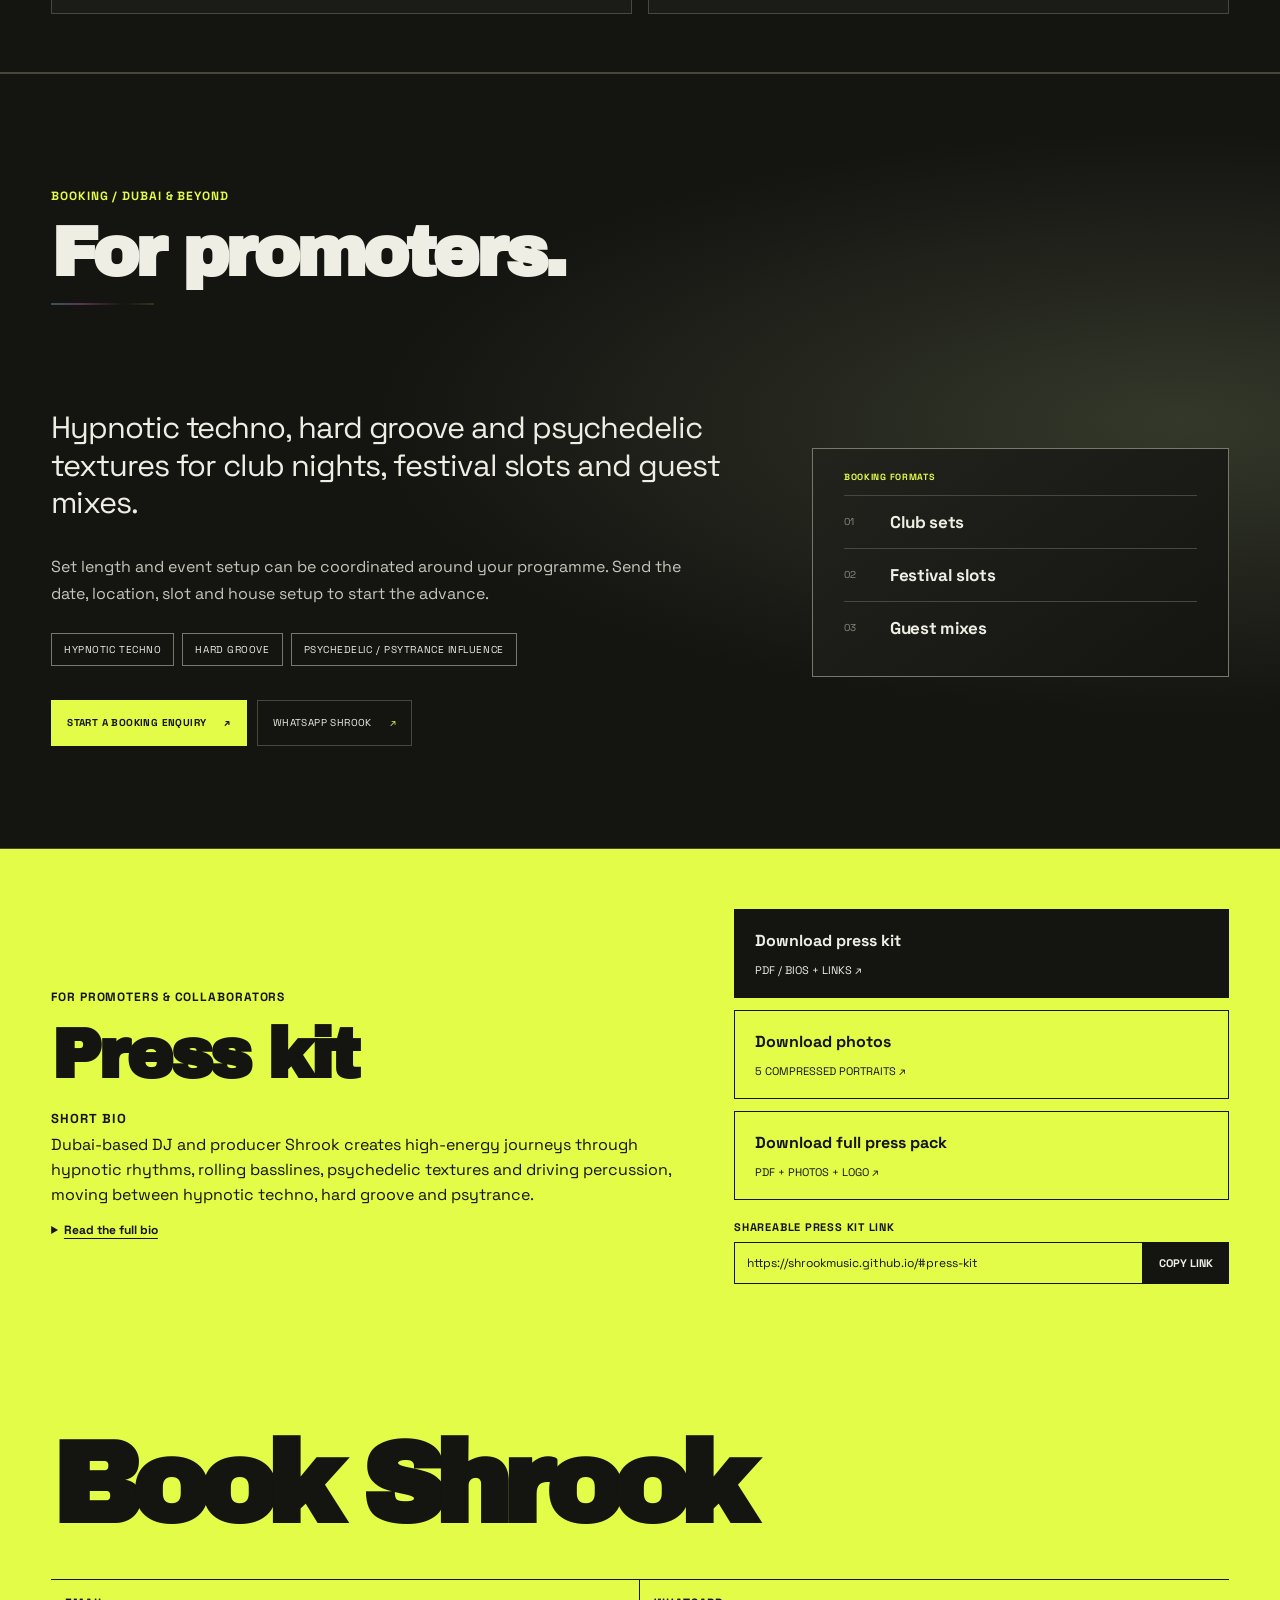
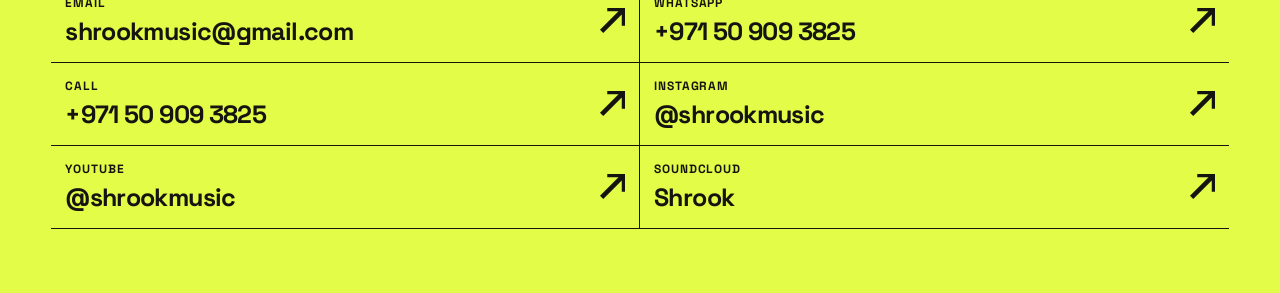
==== commit a60a59b0: "Use monogram in site header" ====
--- a/index.html
+++ b/index.html
@@ -48,7 +48,7 @@
   <link rel="preconnect" href="https://fonts.googleapis.com">
   <link rel="preconnect" href="https://fonts.gstatic.com" crossorigin>
   <link href="https://fonts.googleapis.com/css2?family=Archivo+Black&family=Space+Grotesk:wght@400;500;600;700&display=swap" rel="stylesheet">
-  <link rel="stylesheet" href="style.css?v=live-set-light-bg-20261115">
+  <link rel="stylesheet" href="style.css?v=monogram-header-20261124">
   <link rel="preload" href="assets/shrook-portrait.webp" as="image">
   <script defer src="waveform.js"></script>
   <script defer src="player.js"></script>
@@ -60,10 +60,10 @@
   <a class="skip" href="#main">Skip to content</a>
   <header class="site-header" id="top">
     <div class="shell header-inner">
-      <a class="header-logo wordmark" href="#top" aria-label="Shrook home"><img src="assets/shrook-wordmark.webp" alt=""></a>
+      <a class="header-logo monogram" href="#top" aria-label="Shrook home"><img src="assets/shrook-apple-touch-icon.png?v=20261124" alt="SHROOK monogram"></a>
       <nav aria-label="Main navigation">
         <a href="#about">About</a>
-        <details class="listen-menu">
+        <details class="listen-menu tracks-menu">
           <summary>Listen</summary>
           <div class="listen-options">
             <a href="#listen">Tracks</a>
--- a/style.css
+++ b/style.css
@@ -25,6 +25,8 @@
 .wordmark { position: relative; display: block; aspect-ratio: 3.61; overflow: hidden; }
 .wordmark img { position:absolute; inset:0; width:100%; height:100%; object-fit:contain; filter:contrast(1.13) brightness(1.08); }
 .header-logo { width: 114px; }
+.header-logo.monogram { width: 48px; height: 48px; flex-shrink: 0; }
+.header-logo.monogram img { display:block; width:100%; height:100%; object-fit:contain; }
 nav { display: flex; gap: clamp(16px, 3.4vw, 47px); }
 nav a { padding-block: 10px; }
 nav a:hover, footer a:hover { color: var(--acid); }
@@ -195,6 +197,7 @@
 .listen-menu[open] summary::after { transform: rotate(225deg) translate(-2px, -1px); }
 .listen-options { position: absolute; top: calc(100% + 8px); left: -16px; min-width: 150px; padding: 6px; background: var(--ink); border: 1px solid var(--acid); box-shadow: 5px 5px 0 #0005; }
 .listen-options a { display: block; padding: 13px 12px; }
+.tracks-menu .listen-options a, .hero-listen-menu .listen-options a { text-align: center; }
 .listen-options a:hover, .listen-options a:focus-visible { color: var(--ink); background: var(--acid); }
 
 .featured-track { display: block; }
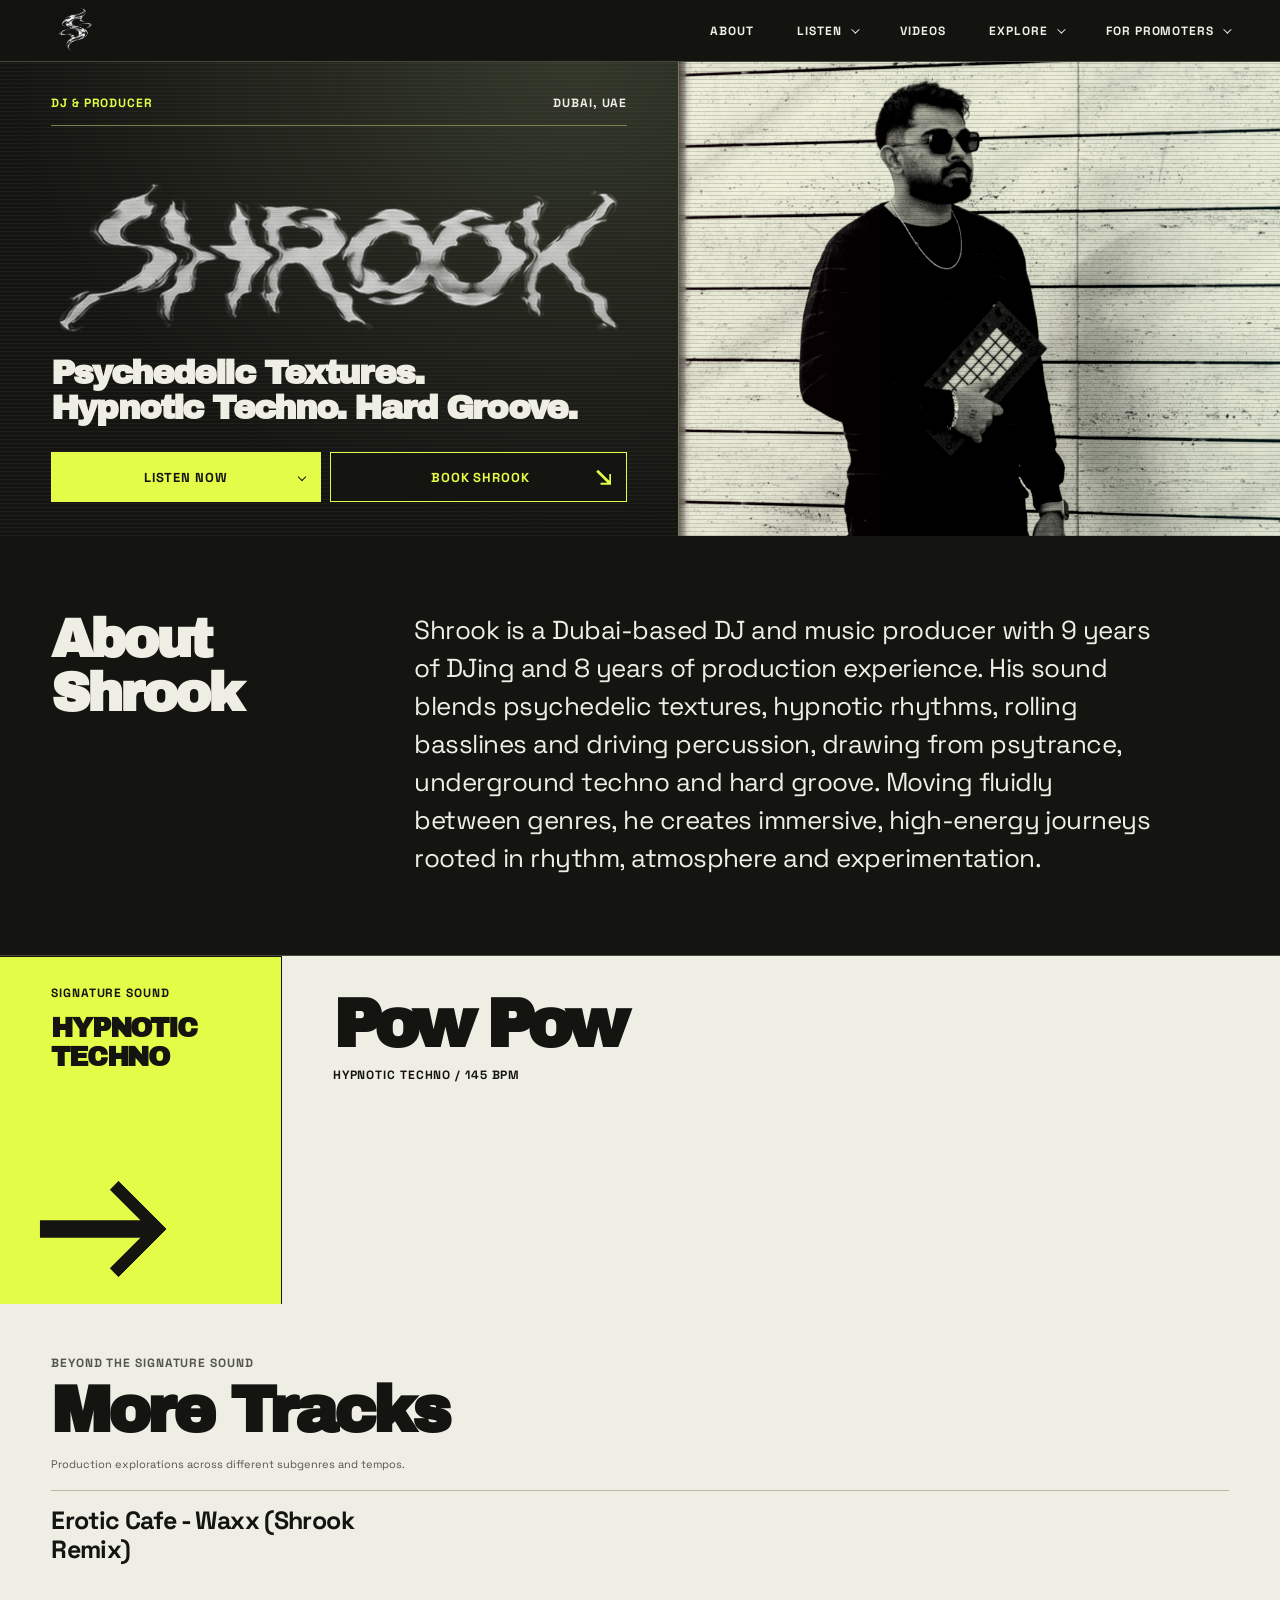
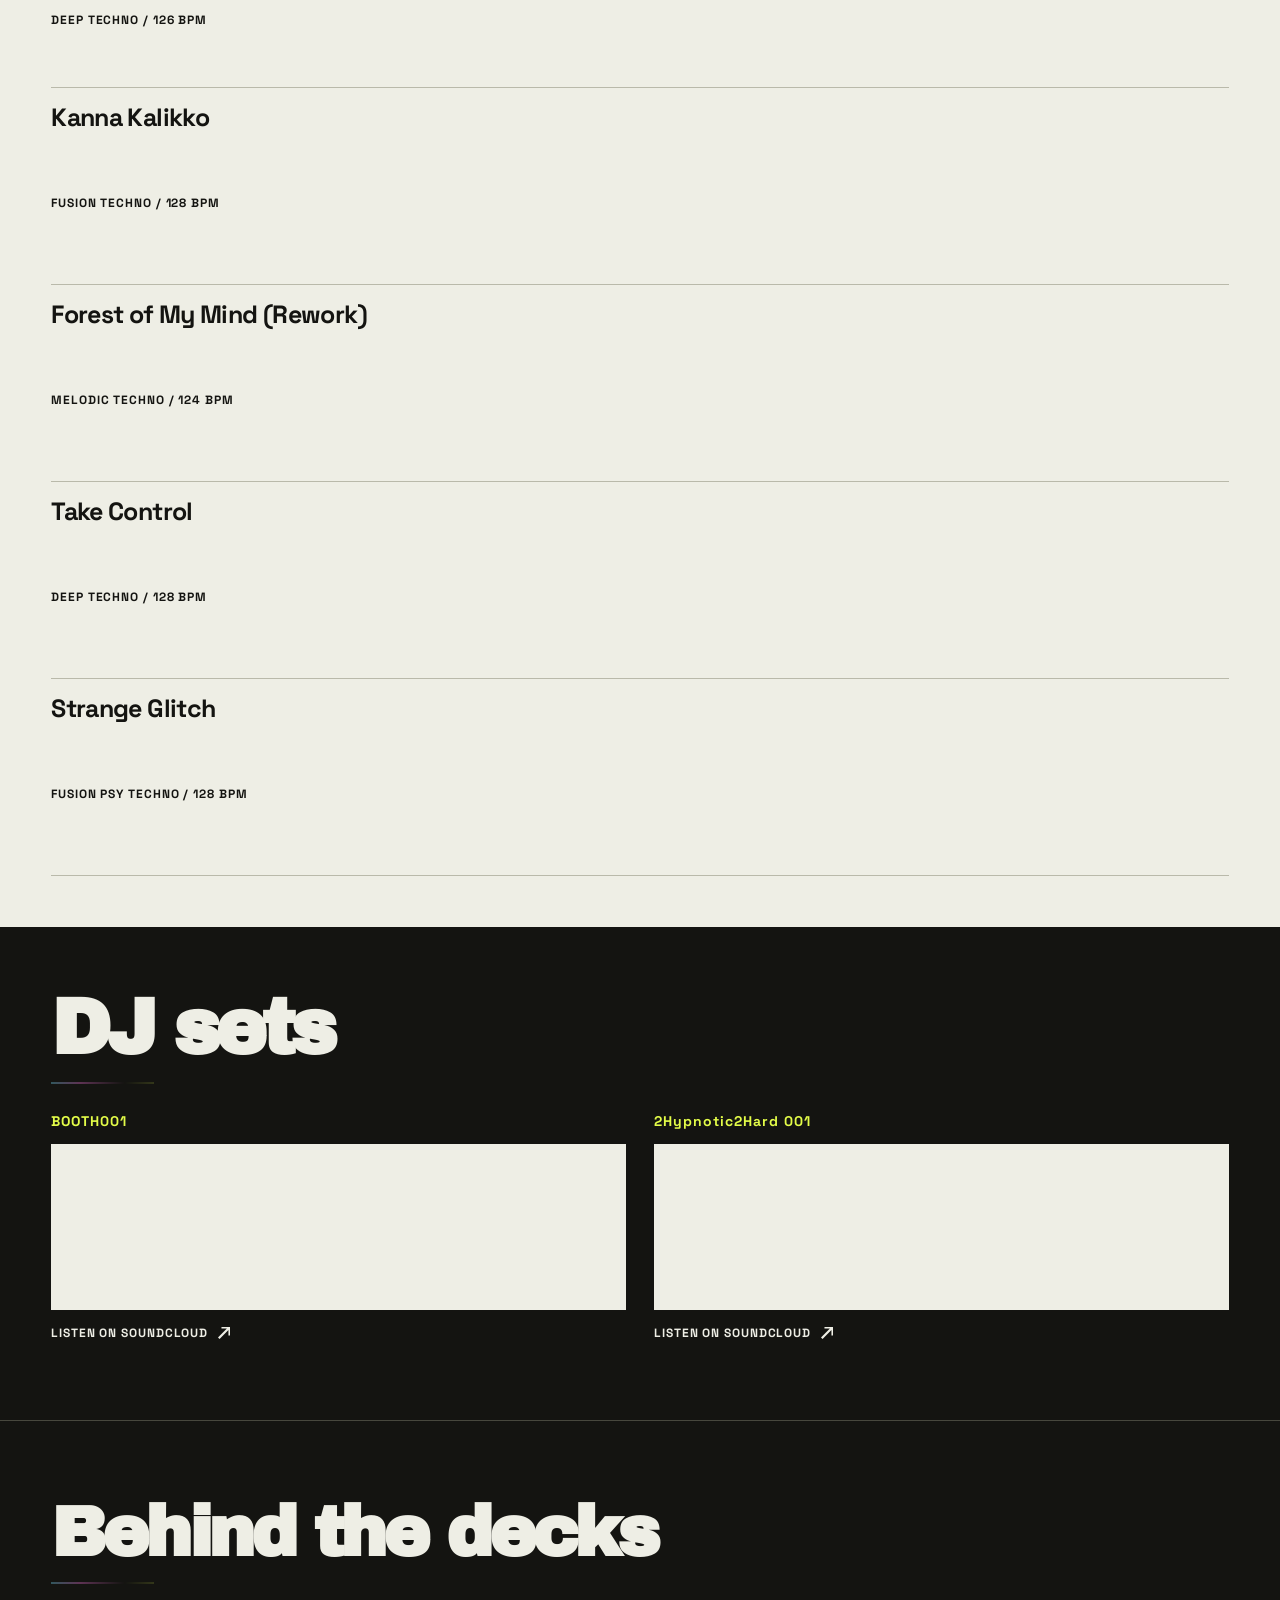
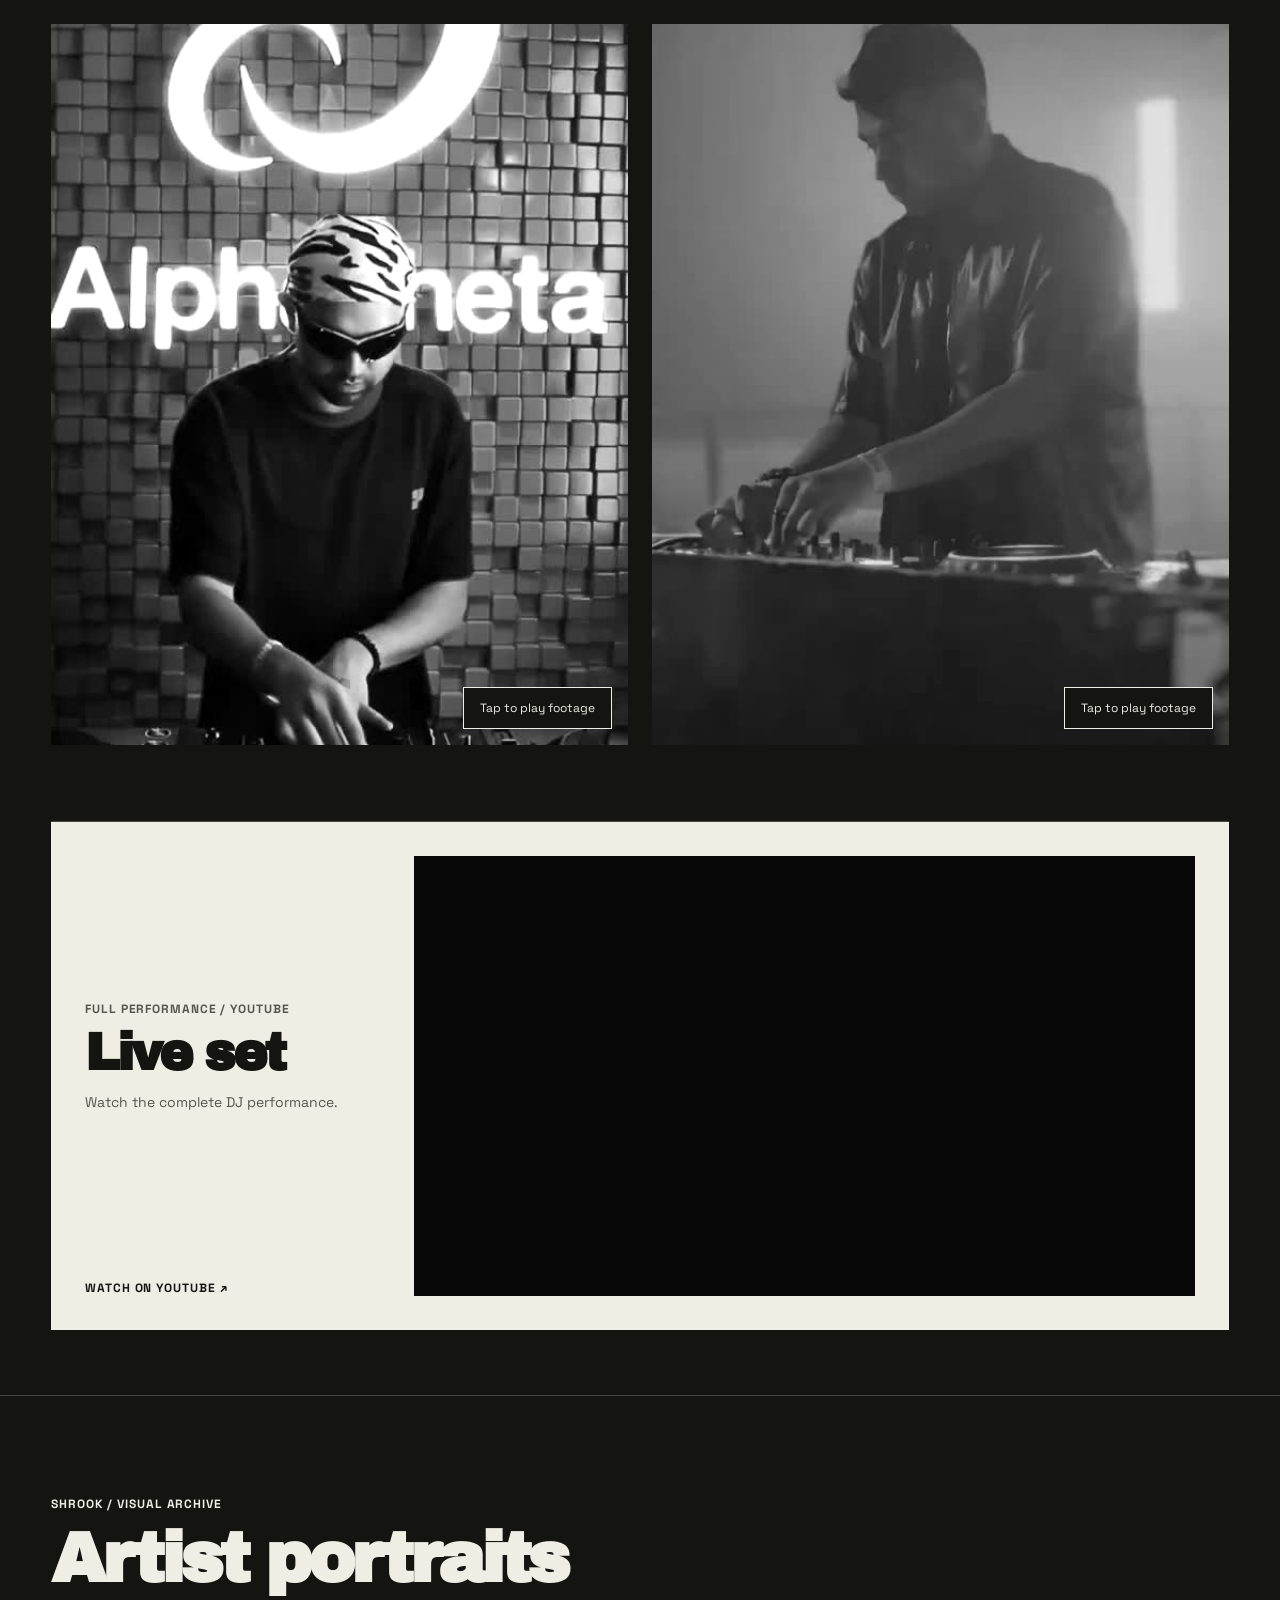
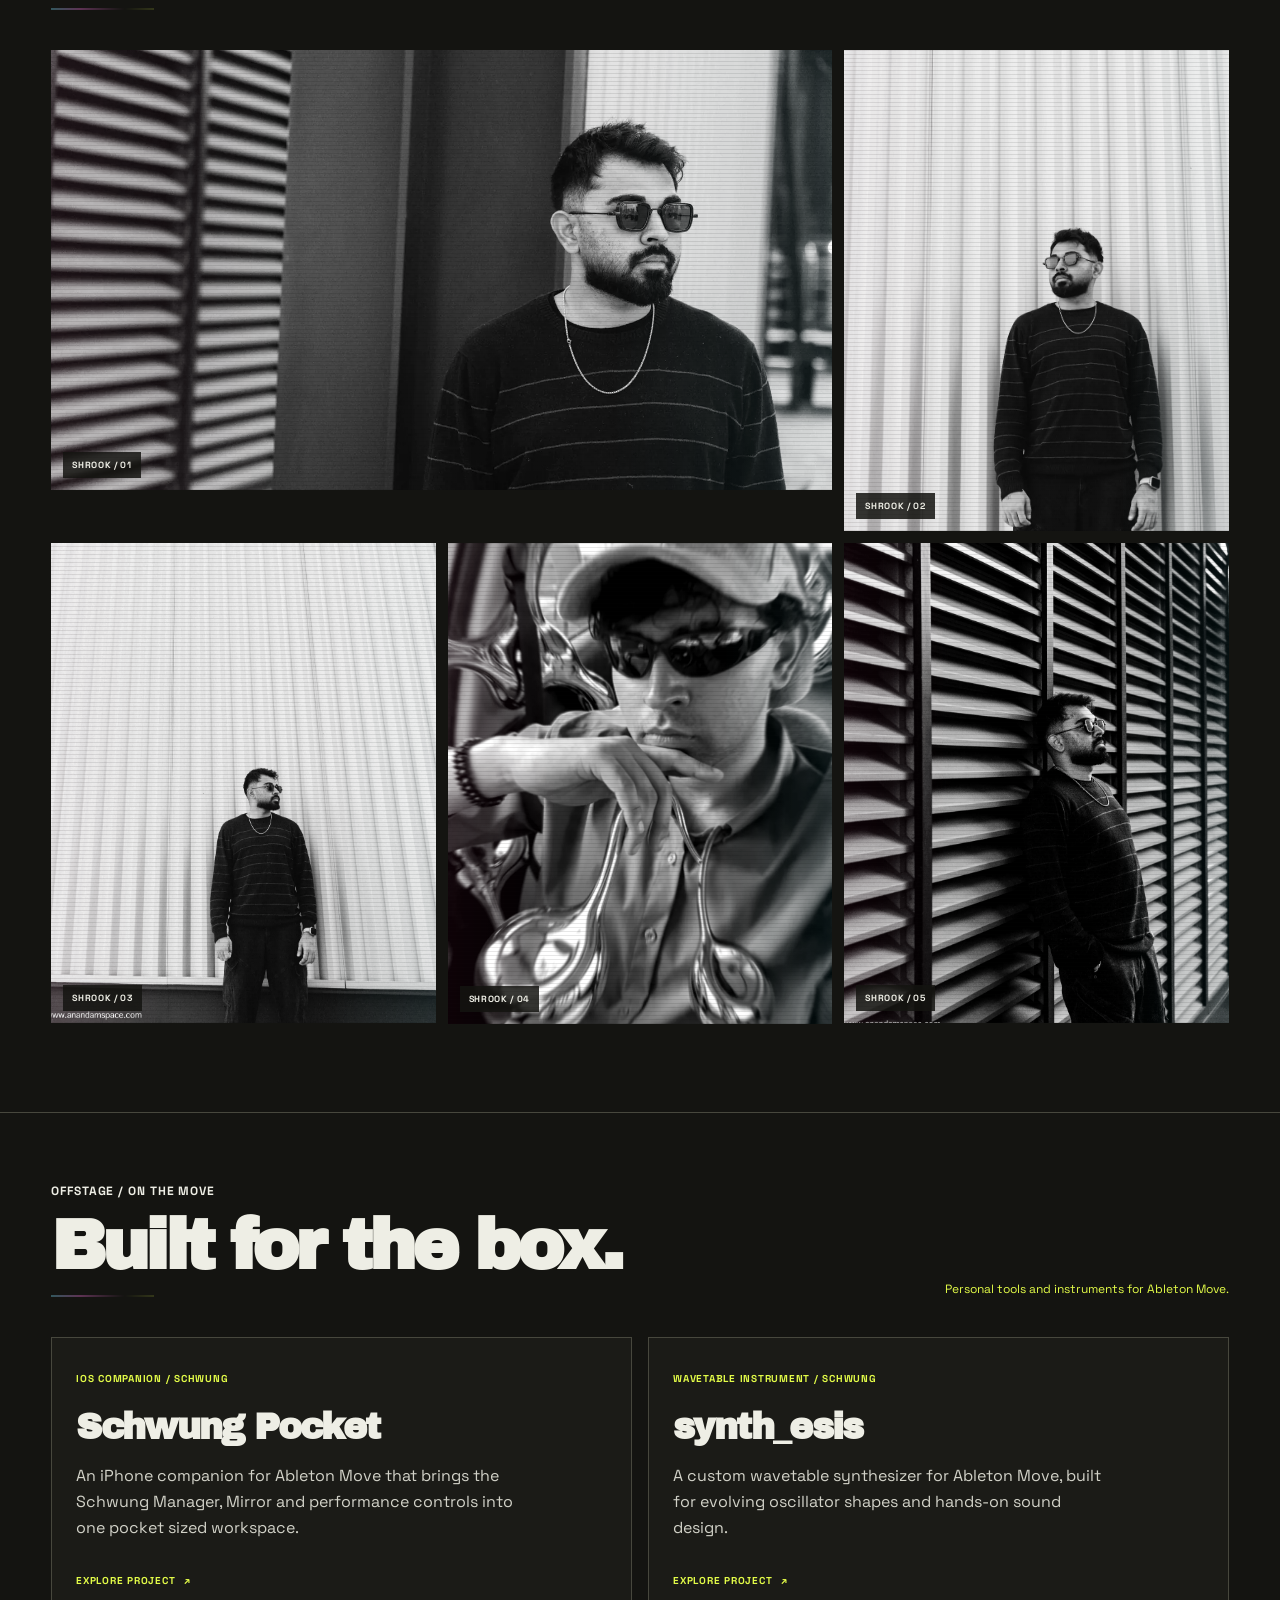
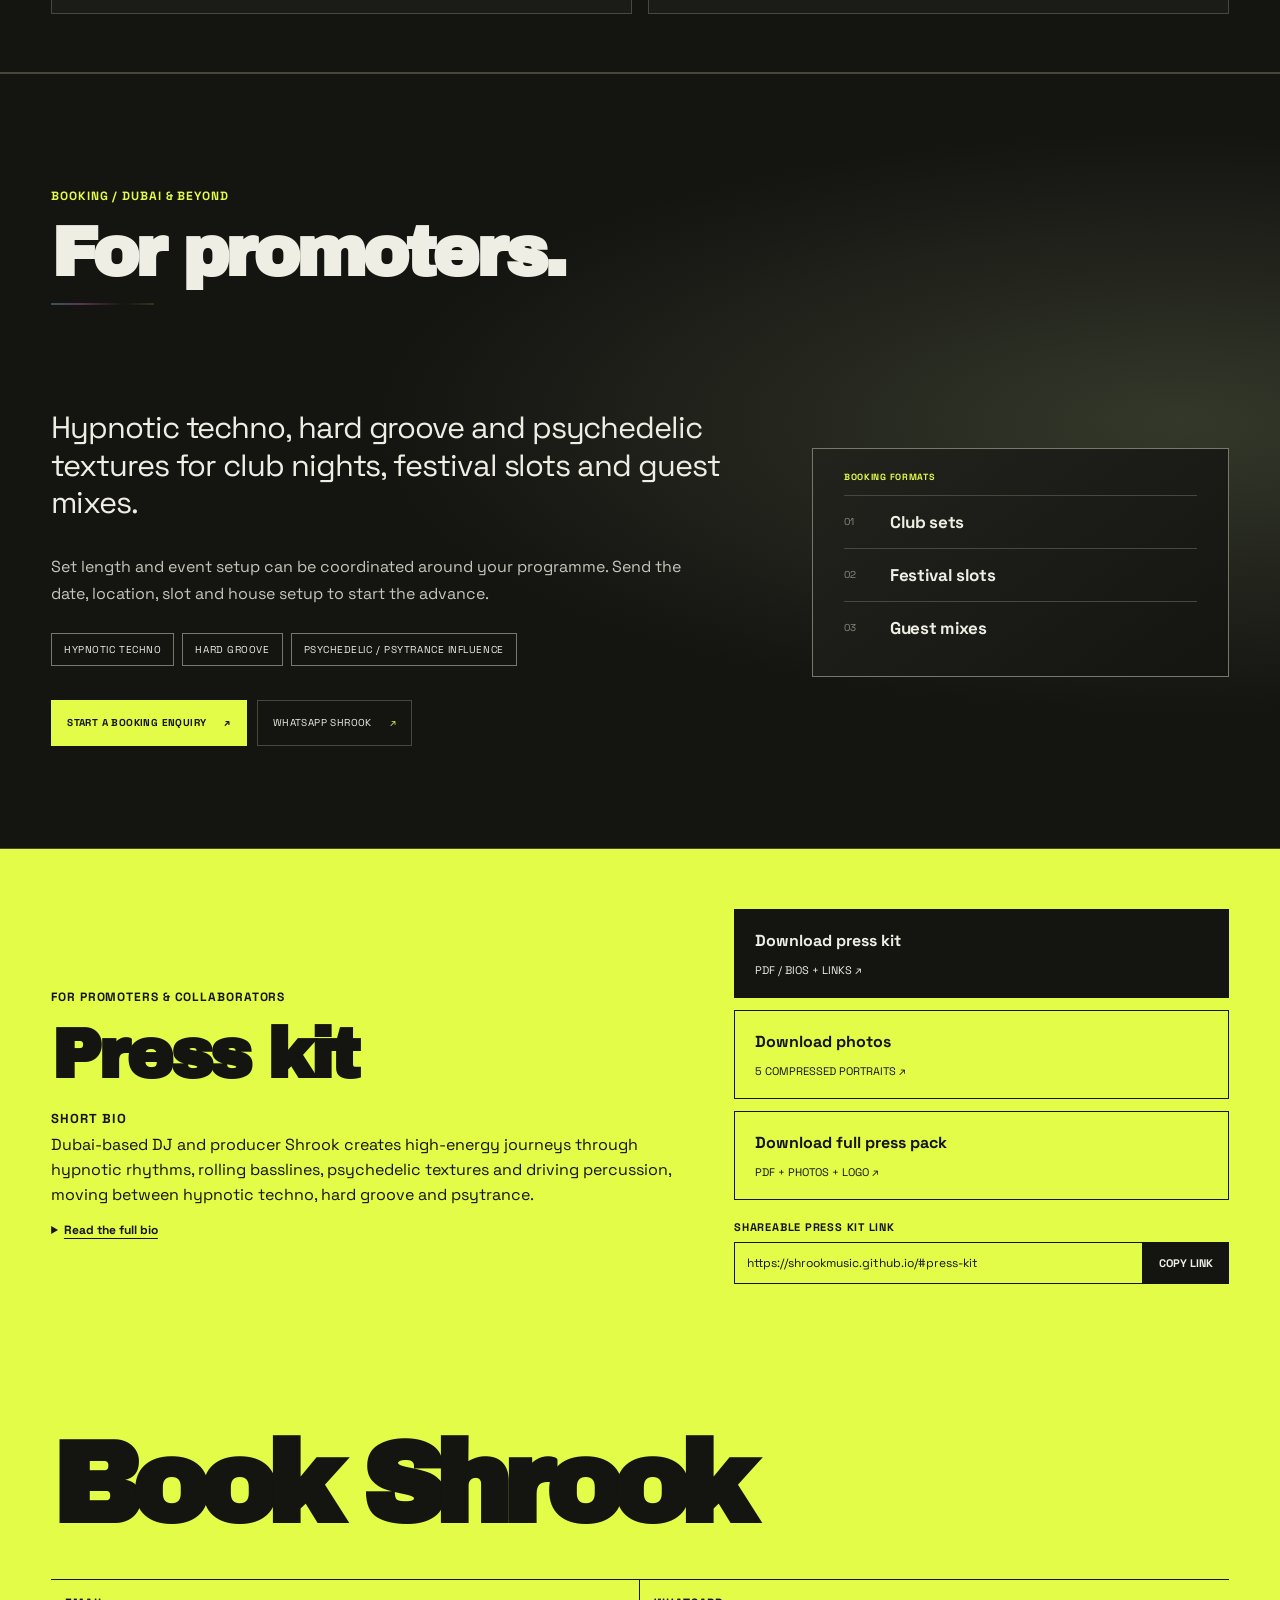
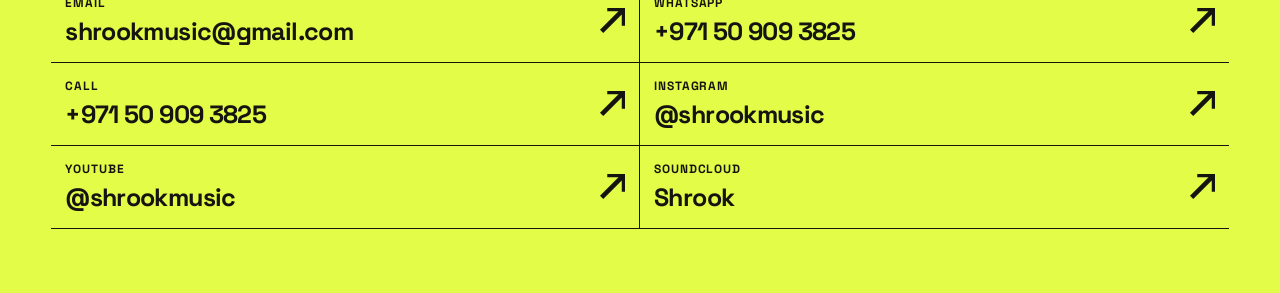
==== commit 08ddf887: "Refresh header style cache" ====
--- a/index.html
+++ b/index.html
@@ -48,7 +48,7 @@
   <link rel="preconnect" href="https://fonts.googleapis.com">
   <link rel="preconnect" href="https://fonts.gstatic.com" crossorigin>
   <link href="https://fonts.googleapis.com/css2?family=Archivo+Black&family=Space+Grotesk:wght@400;500;600;700&display=swap" rel="stylesheet">
-  <link rel="stylesheet" href="style.css?v=monogram-header-20261124">
+  <link rel="stylesheet" href="style.css?v=monogram-blend-20261125">
   <link rel="preload" href="assets/shrook-portrait.webp" as="image">
   <script defer src="waveform.js"></script>
   <script defer src="player.js"></script>
--- a/style.css
+++ b/style.css
@@ -26,7 +26,7 @@
 .wordmark img { position:absolute; inset:0; width:100%; height:100%; object-fit:contain; filter:contrast(1.13) brightness(1.08); }
 .header-logo { width: 114px; }
 .header-logo.monogram { width: 48px; height: 48px; flex-shrink: 0; }
-.header-logo.monogram img { display:block; width:100%; height:100%; object-fit:contain; }
+.header-logo.monogram img { display:block; width:100%; height:100%; object-fit:contain; mix-blend-mode: screen; }
 nav { display: flex; gap: clamp(16px, 3.4vw, 47px); }
 nav a { padding-block: 10px; }
 nav a:hover, footer a:hover { color: var(--acid); }
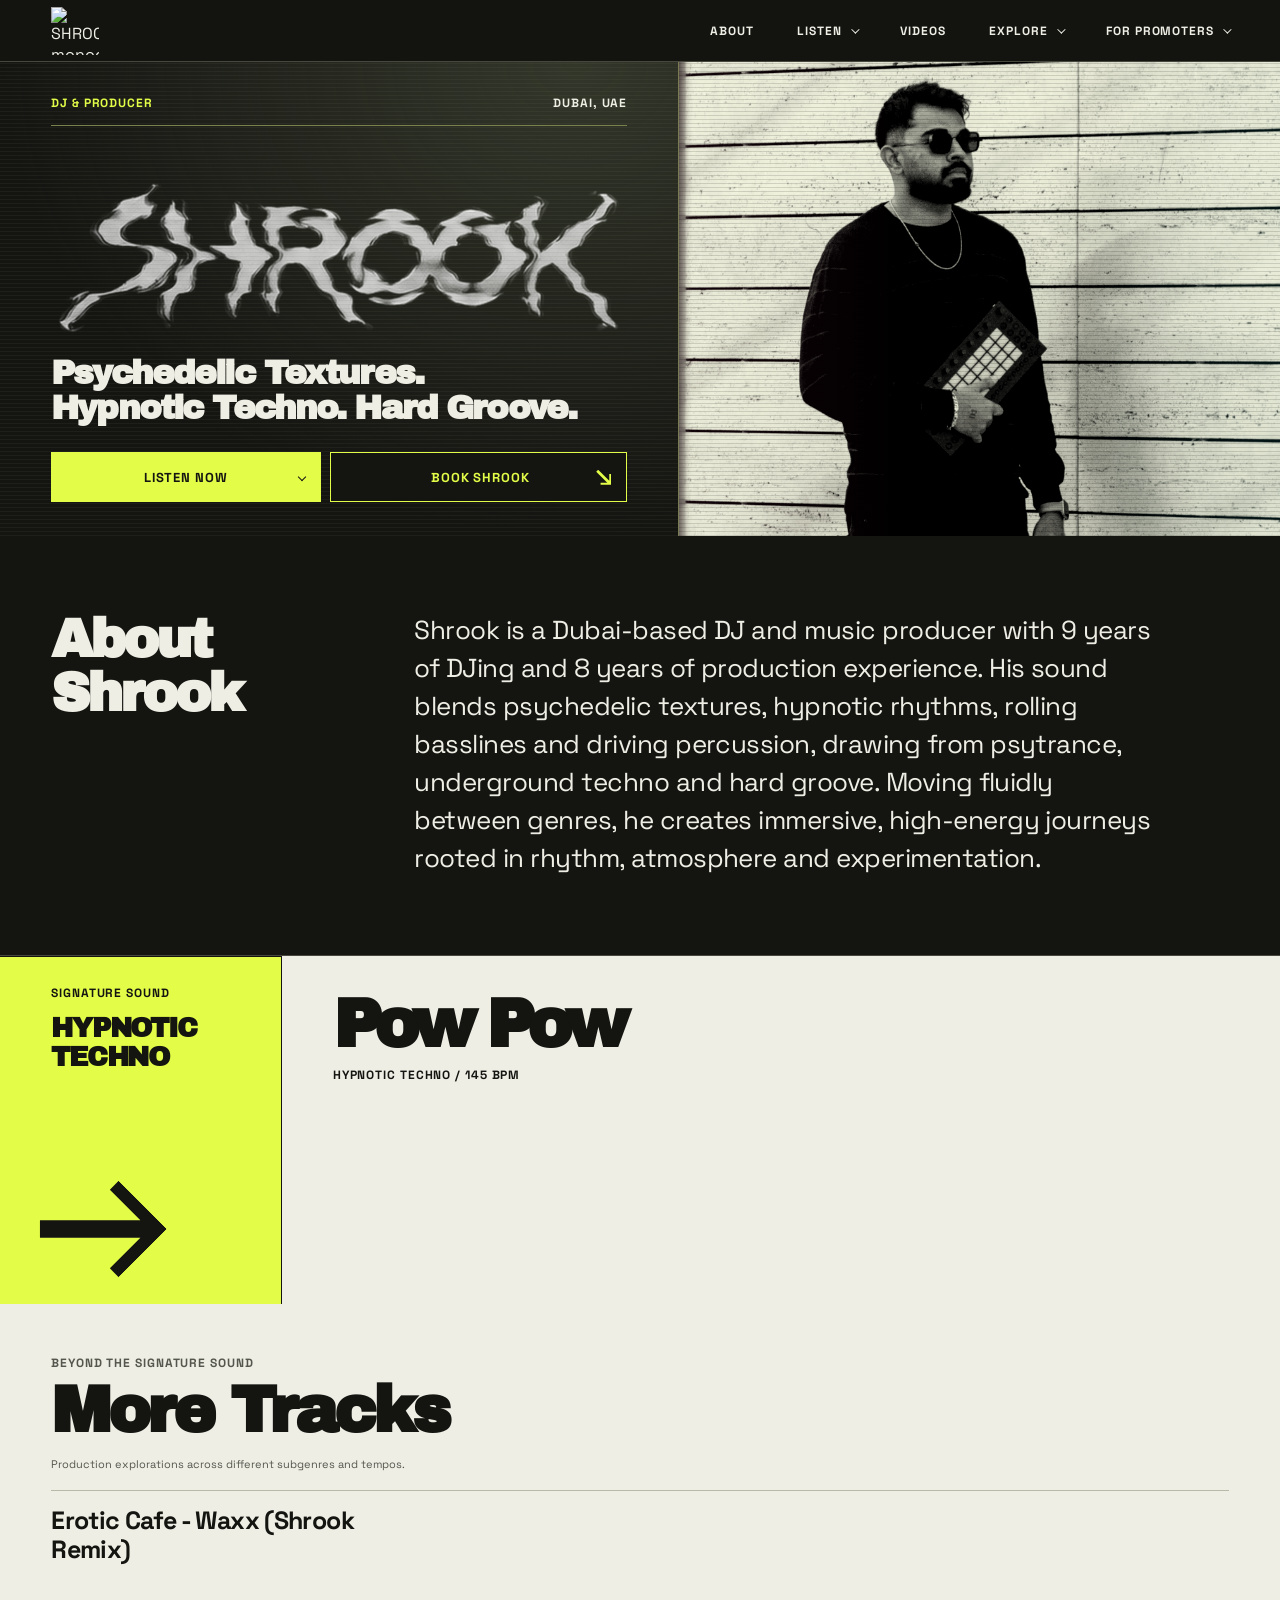
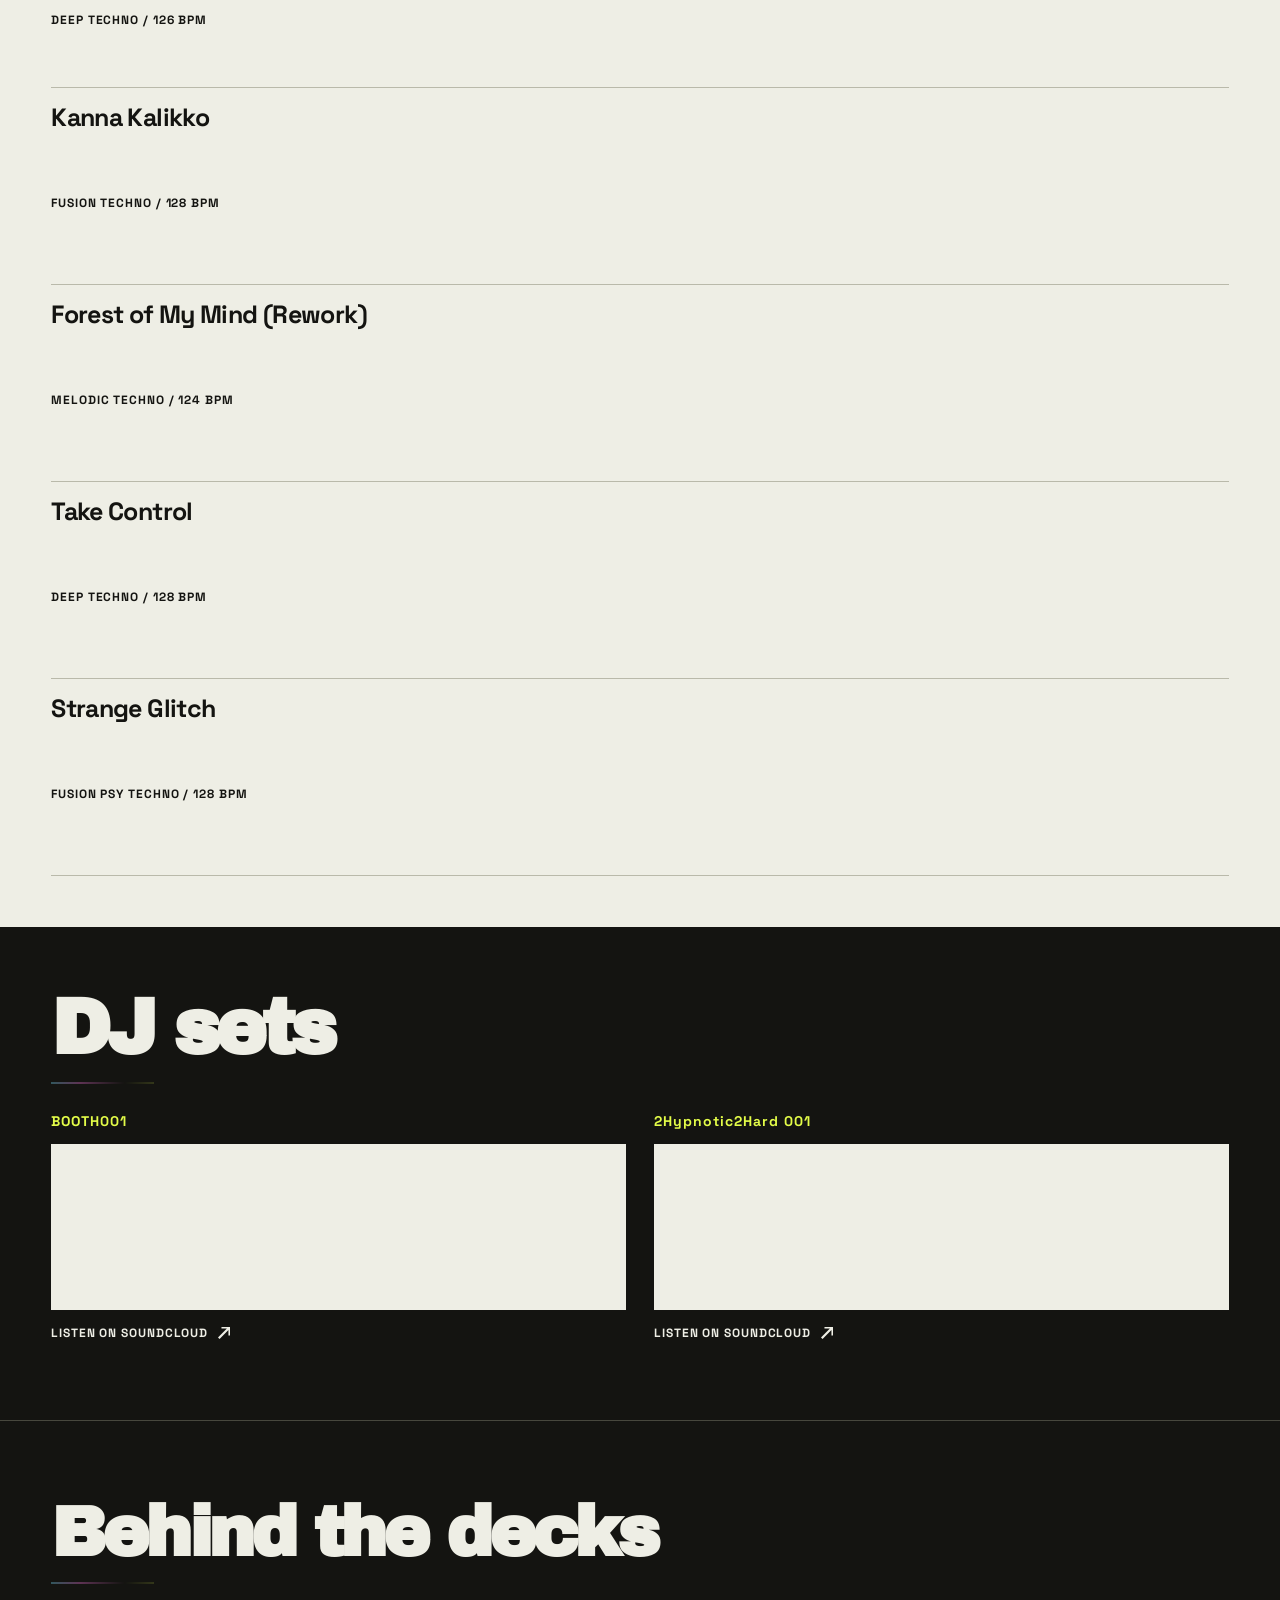
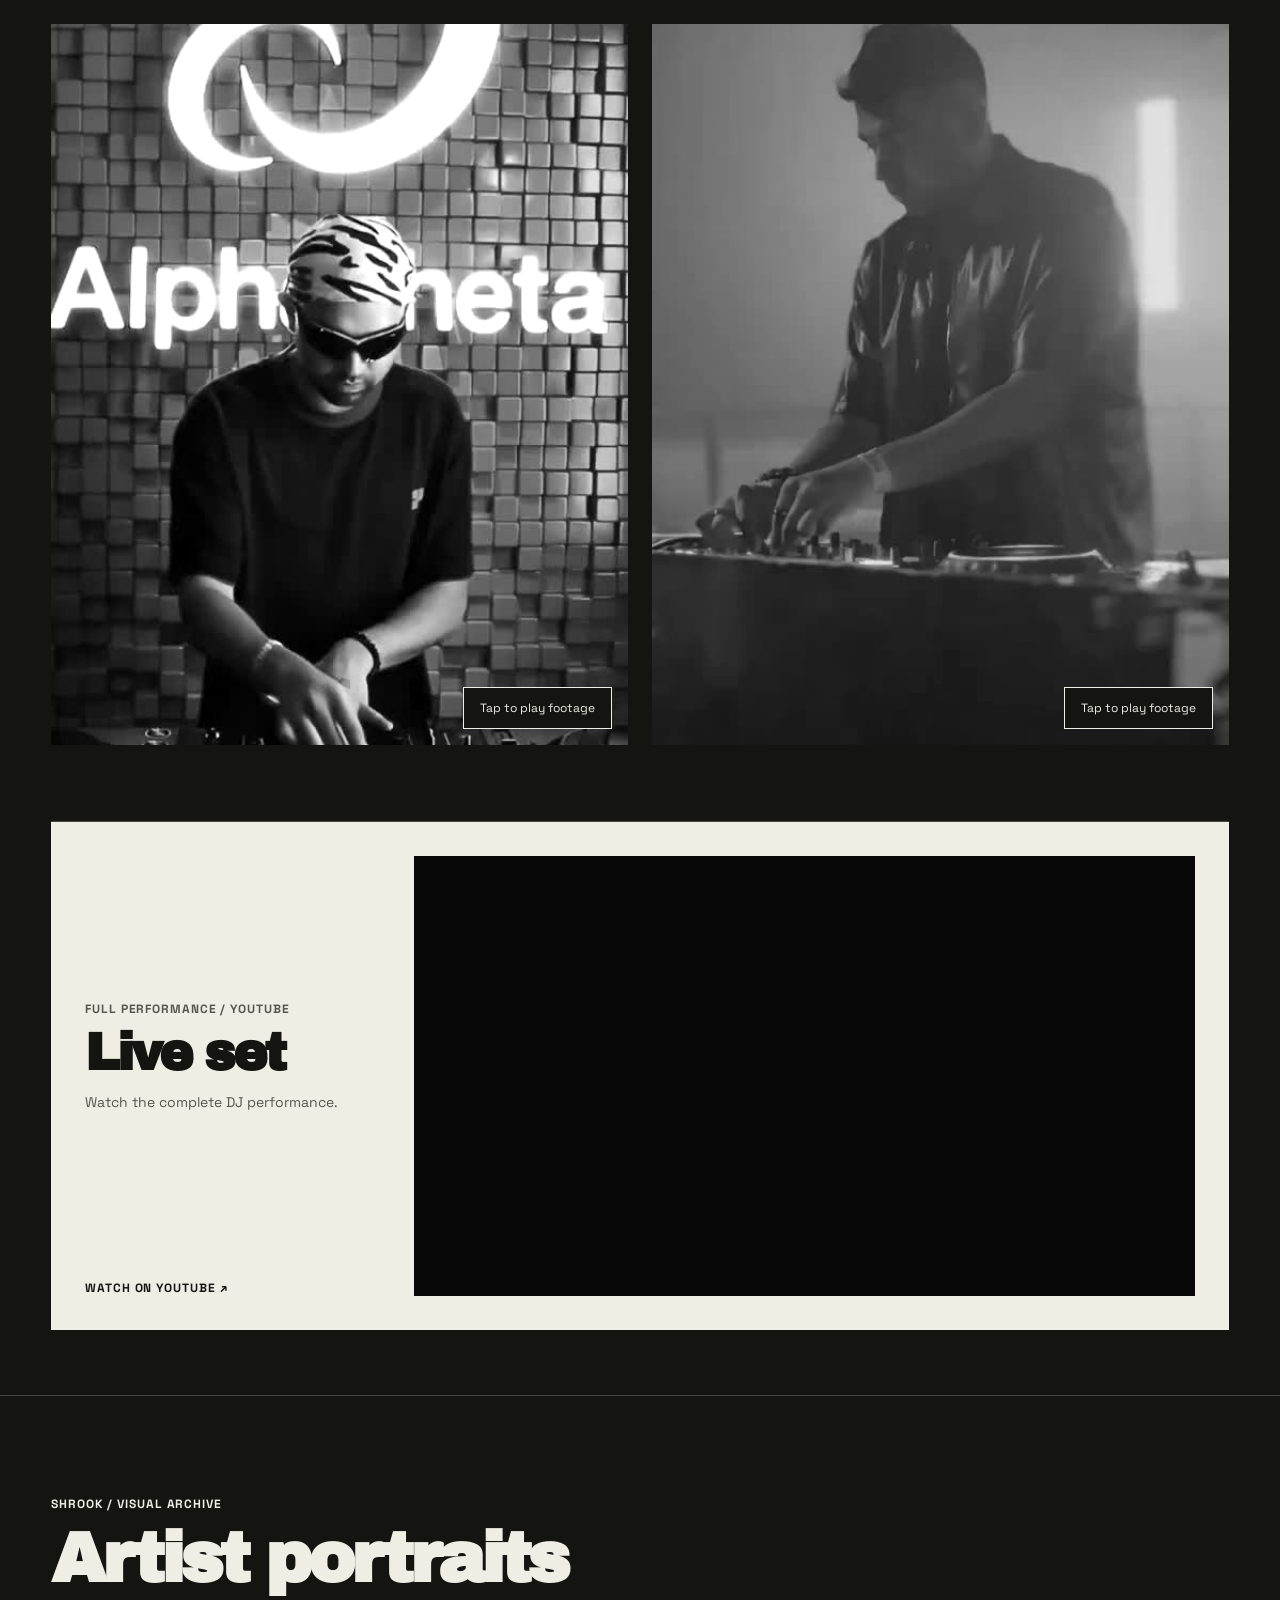
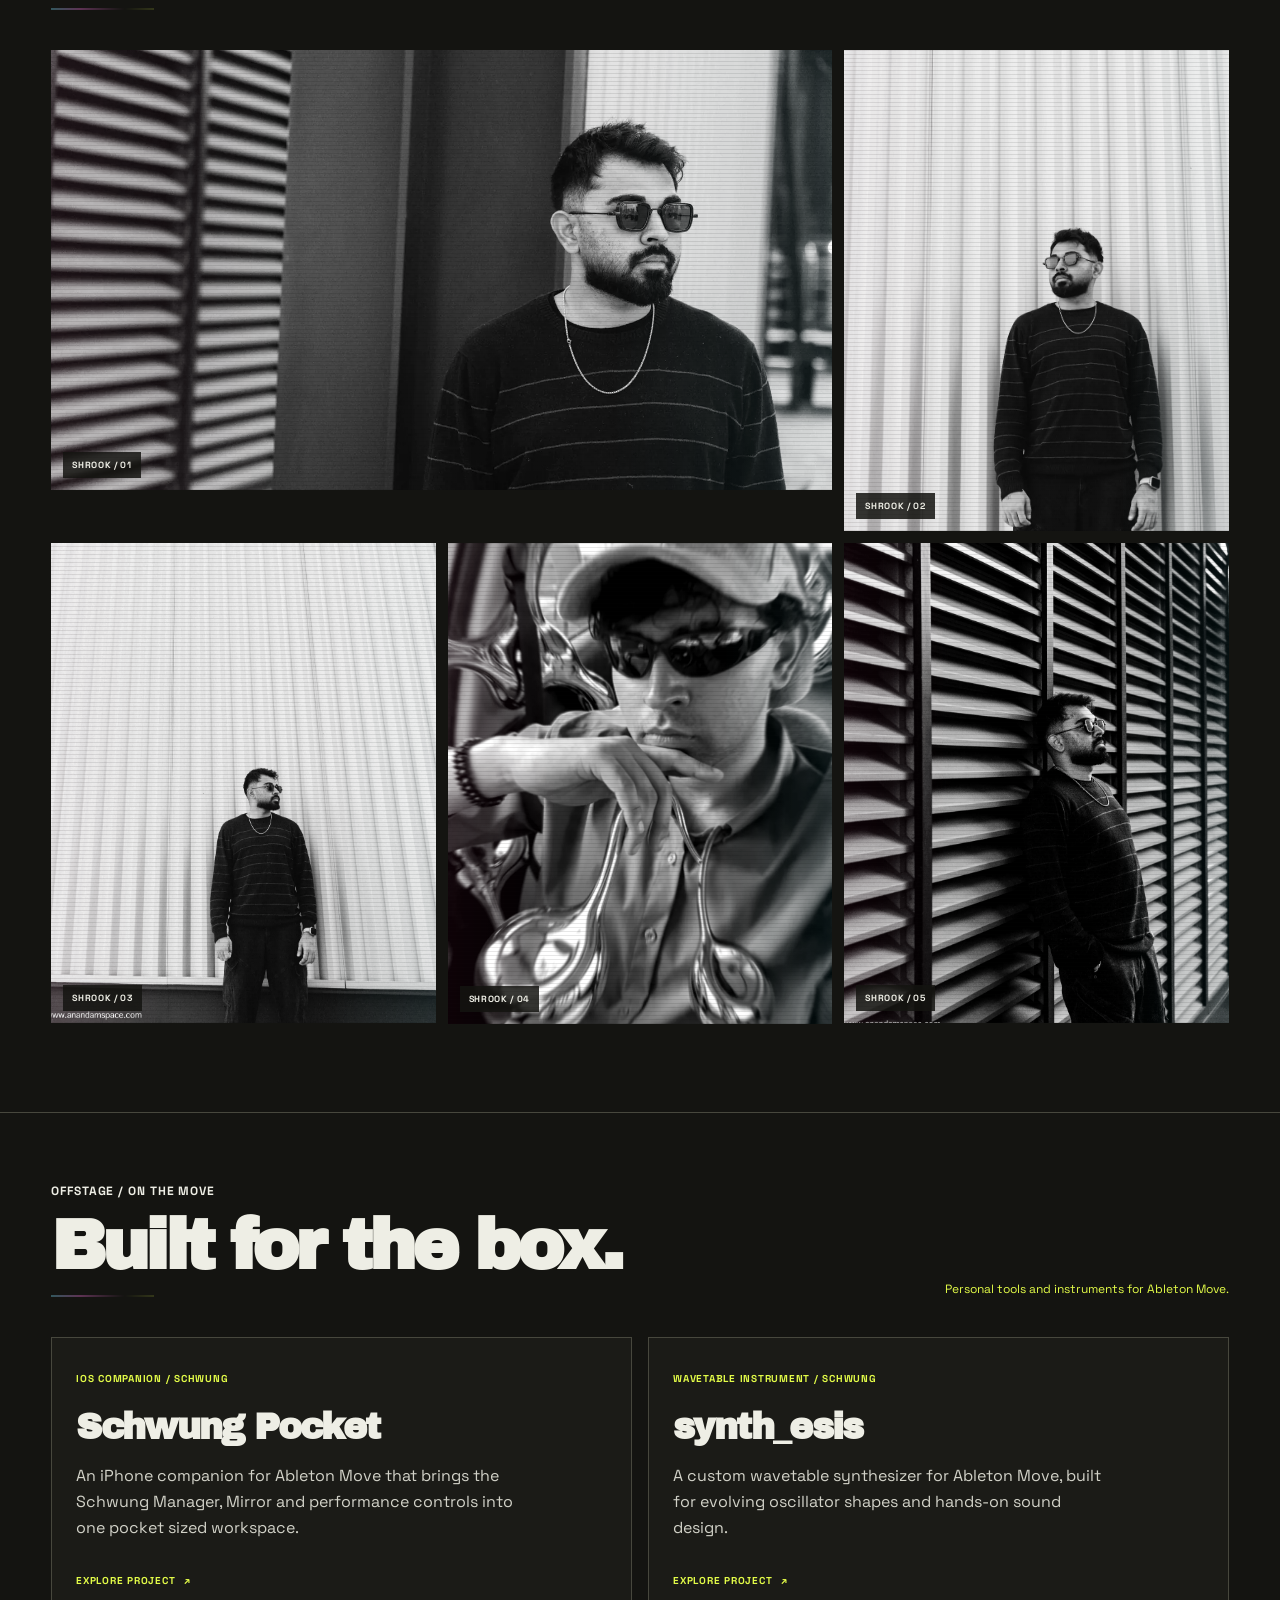
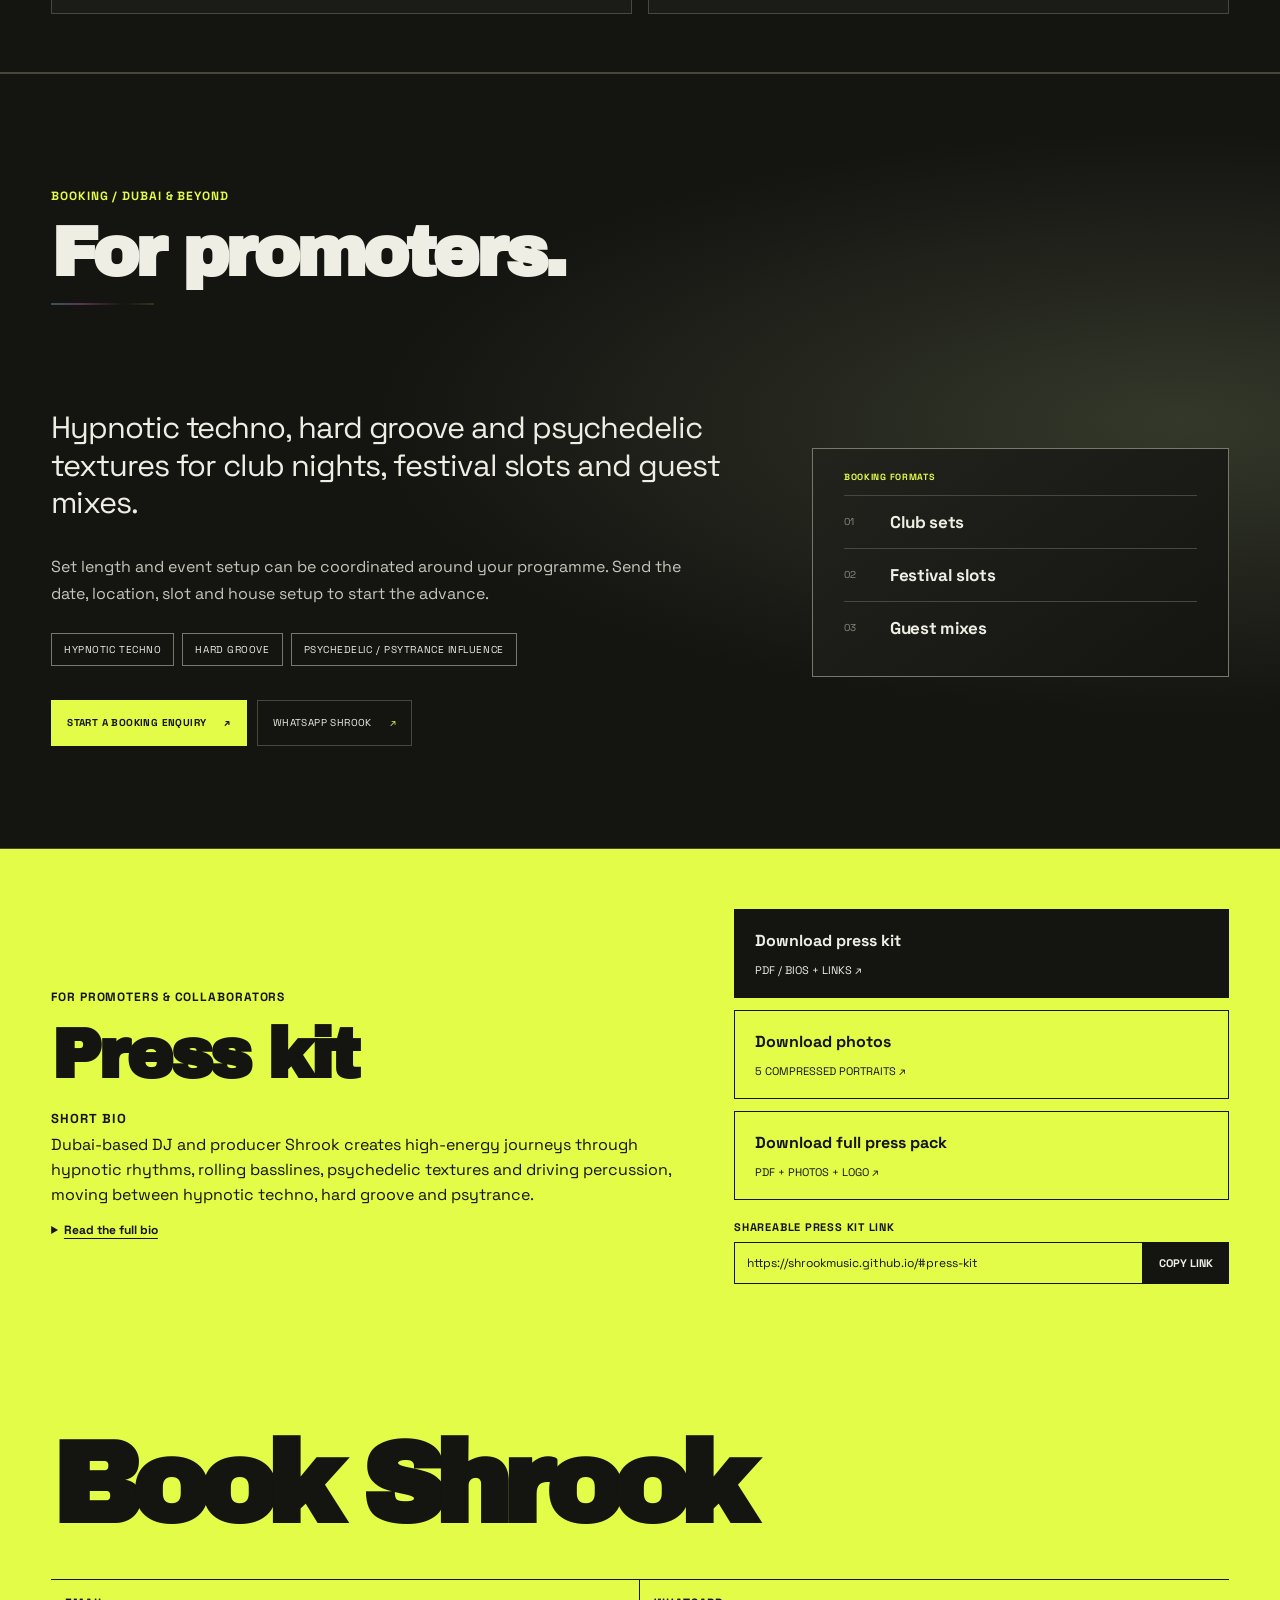
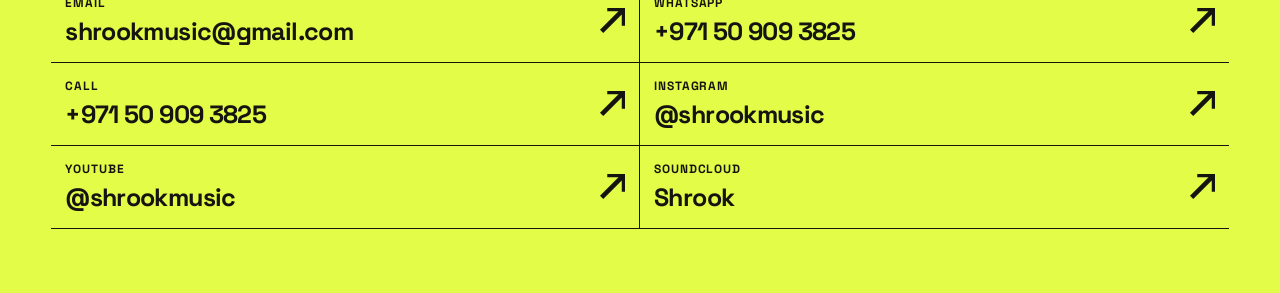
==== commit b1ebe400: "Use transparent monogram in site header" ====
--- a/index.html
+++ b/index.html
@@ -48,7 +48,7 @@
   <link rel="preconnect" href="https://fonts.googleapis.com">
   <link rel="preconnect" href="https://fonts.gstatic.com" crossorigin>
   <link href="https://fonts.googleapis.com/css2?family=Archivo+Black&family=Space+Grotesk:wght@400;500;600;700&display=swap" rel="stylesheet">
-  <link rel="stylesheet" href="style.css?v=monogram-blend-20261125">
+  <link rel="stylesheet" href="style.css?v=monogram-transparent-20261125">
   <link rel="preload" href="assets/shrook-portrait.webp" as="image">
   <script defer src="waveform.js"></script>
   <script defer src="player.js"></script>
@@ -60,7 +60,7 @@
   <a class="skip" href="#main">Skip to content</a>
   <header class="site-header" id="top">
     <div class="shell header-inner">
-      <a class="header-logo monogram" href="#top" aria-label="Shrook home"><img src="assets/shrook-apple-touch-icon.png?v=20261124" alt="SHROOK monogram"></a>
+      <a class="header-logo monogram" href="#top" aria-label="Shrook home"><img src="assets/shrook-monogram-transparent.png?v=20261125" alt="SHROOK monogram"></a>
       <nav aria-label="Main navigation">
         <a href="#about">About</a>
         <details class="listen-menu tracks-menu">
--- a/style.css
+++ b/style.css
@@ -26,7 +26,7 @@
 .wordmark img { position:absolute; inset:0; width:100%; height:100%; object-fit:contain; filter:contrast(1.13) brightness(1.08); }
 .header-logo { width: 114px; }
 .header-logo.monogram { width: 48px; height: 48px; flex-shrink: 0; }
-.header-logo.monogram img { display:block; width:100%; height:100%; object-fit:contain; mix-blend-mode: screen; }
+.header-logo.monogram img { display:block; width:100%; height:100%; object-fit:contain; }
 nav { display: flex; gap: clamp(16px, 3.4vw, 47px); }
 nav a { padding-block: 10px; }
 nav a:hover, footer a:hover { color: var(--acid); }
